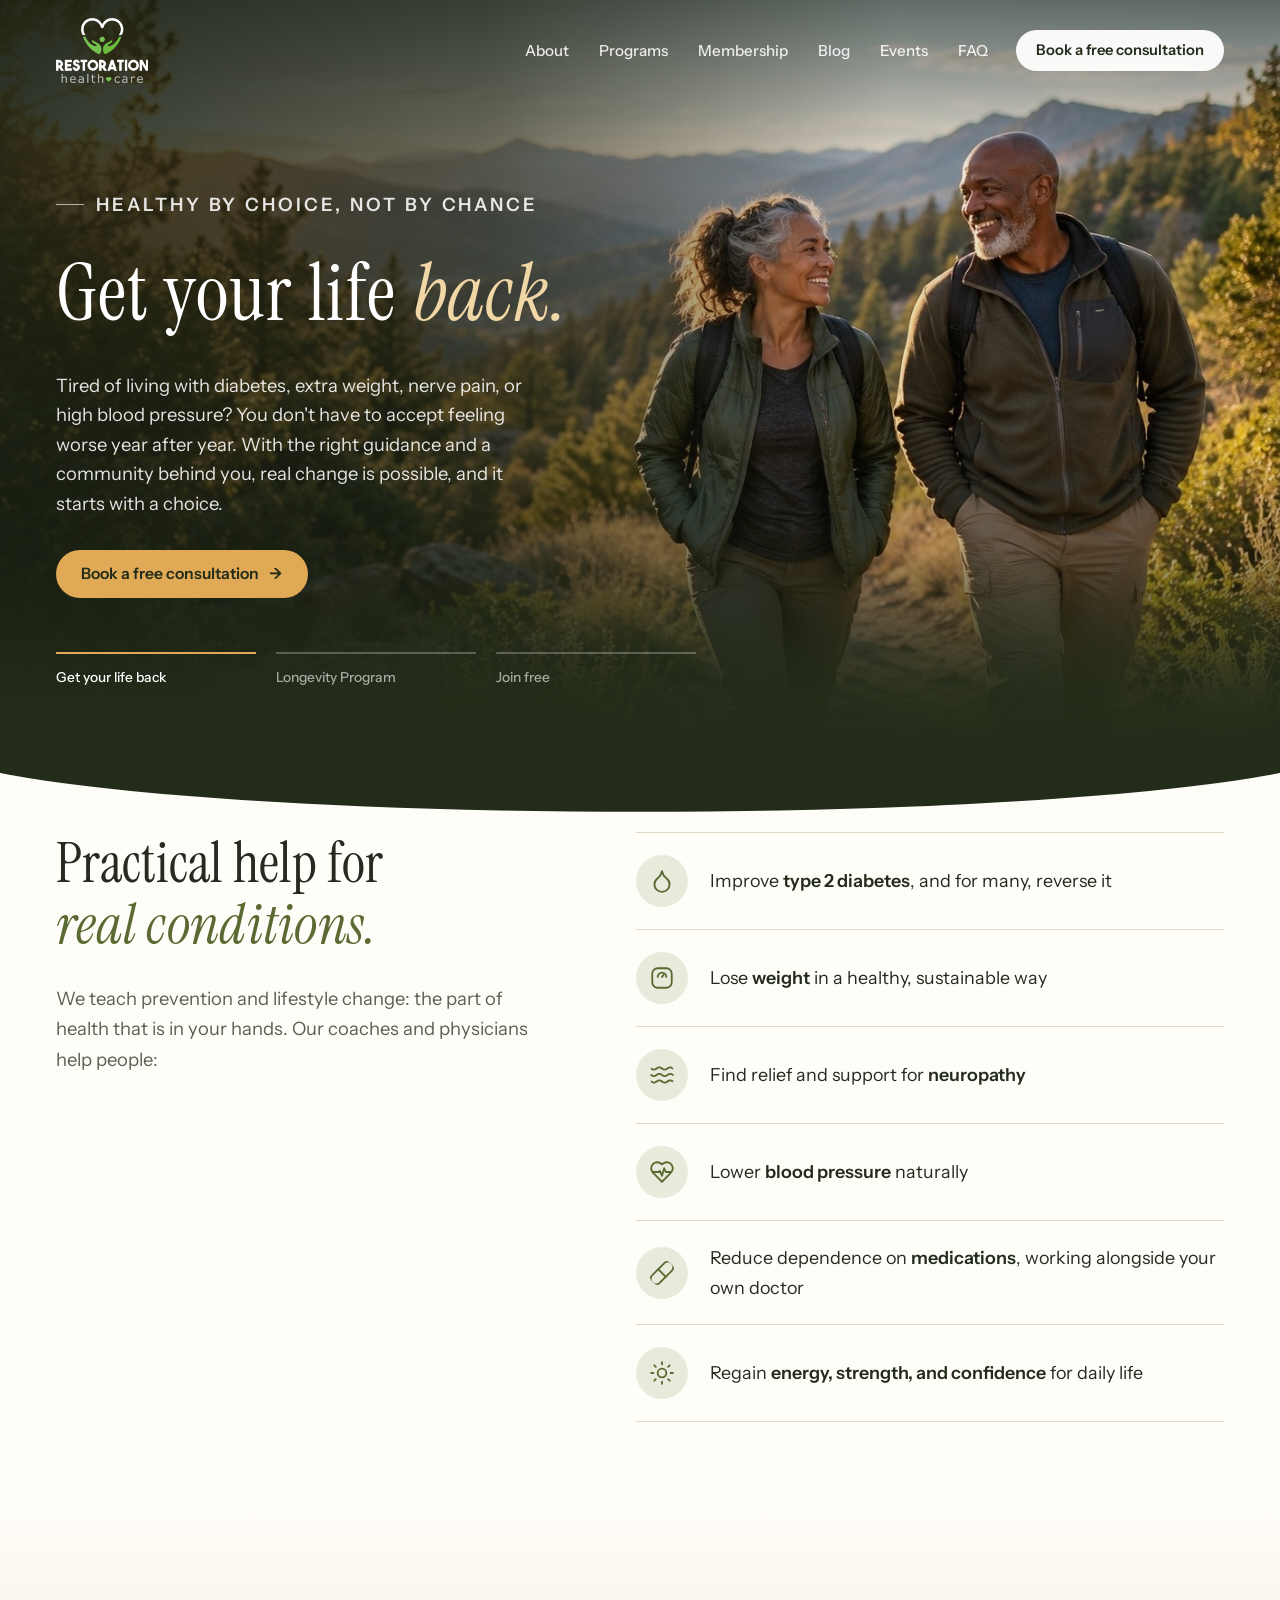
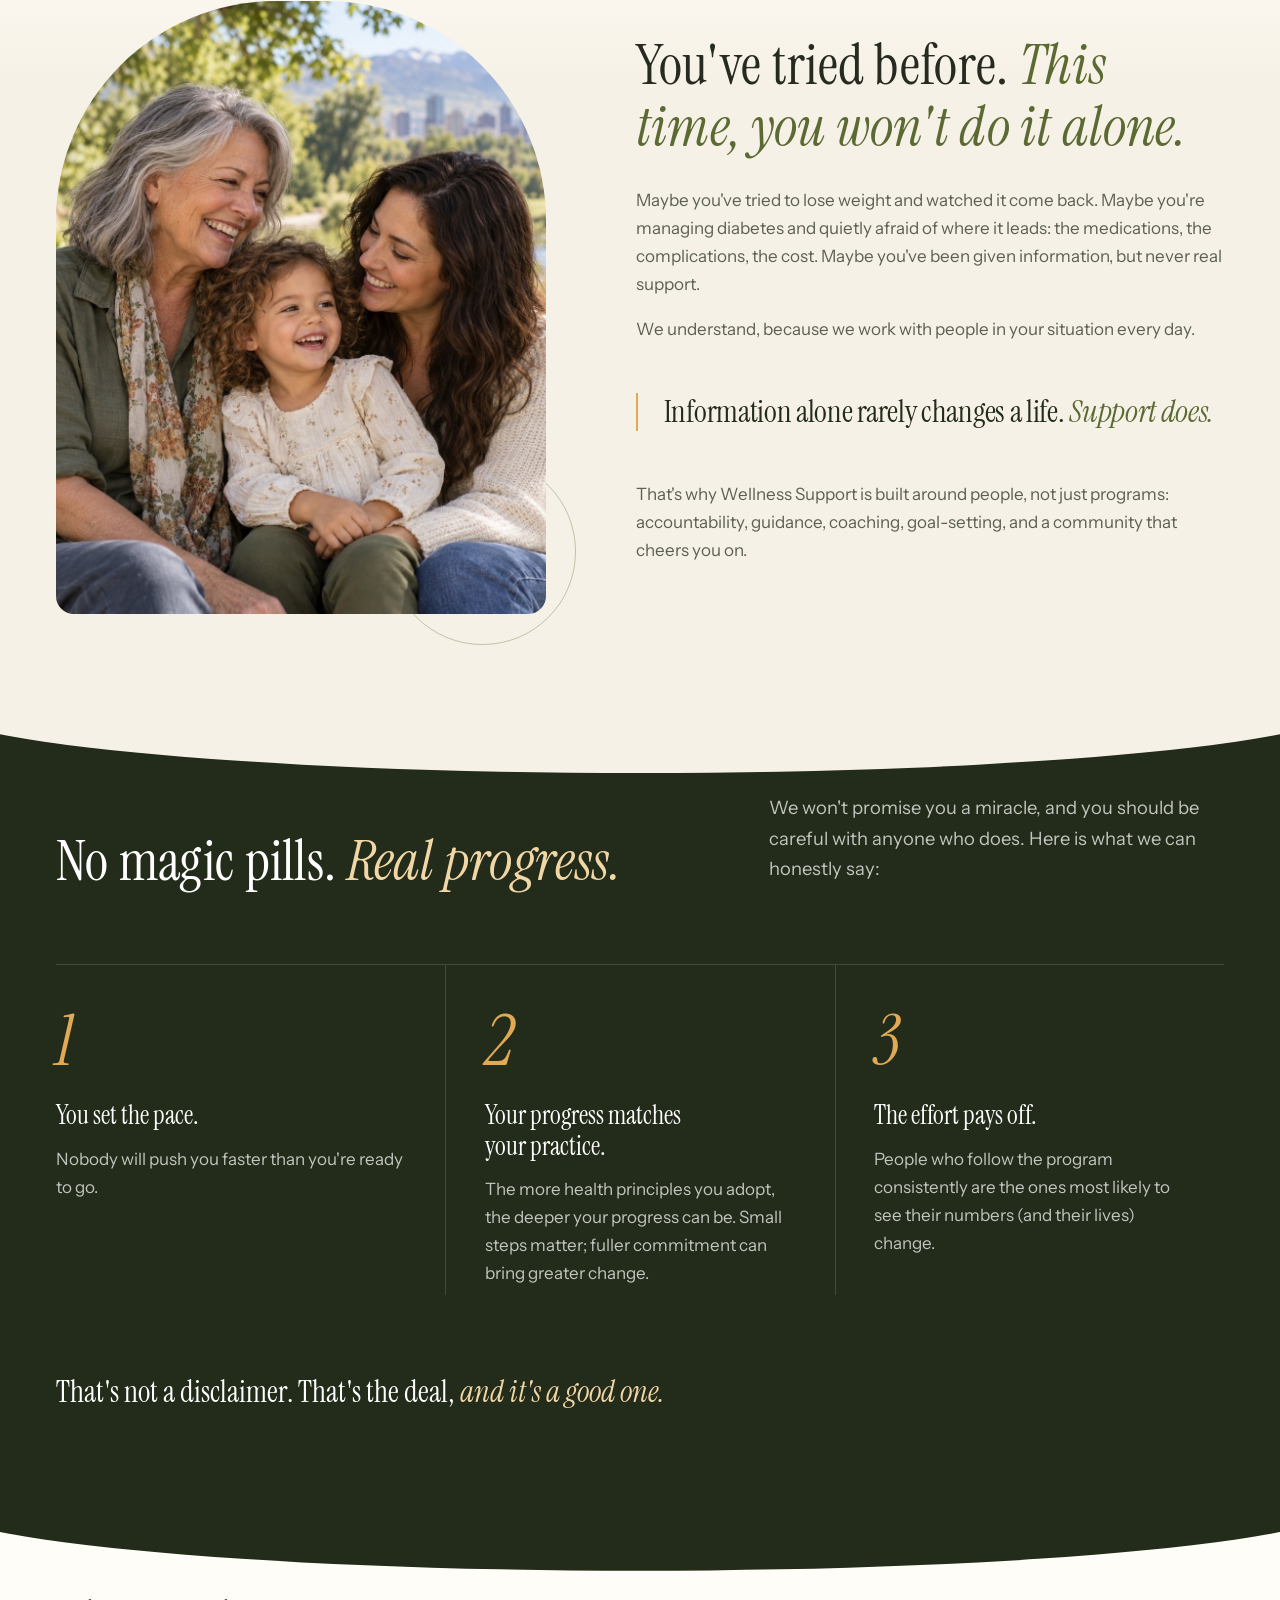
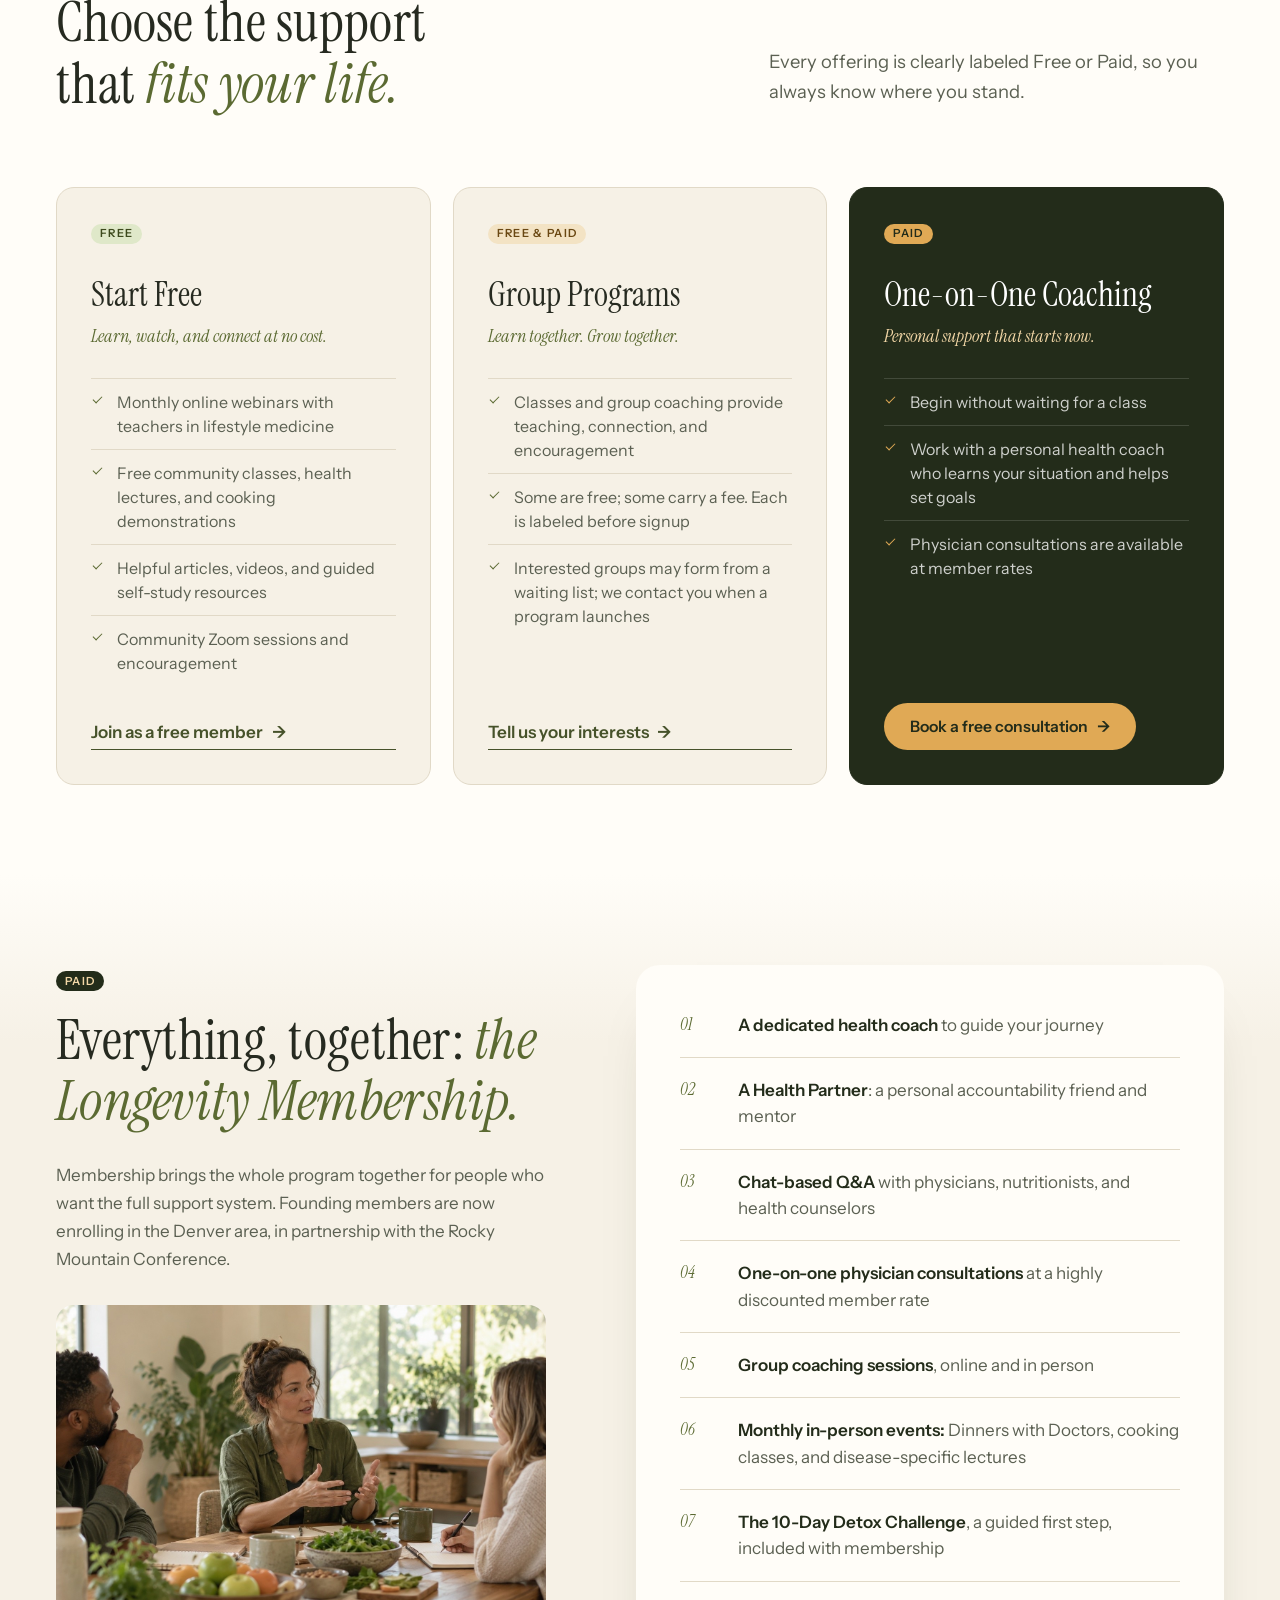
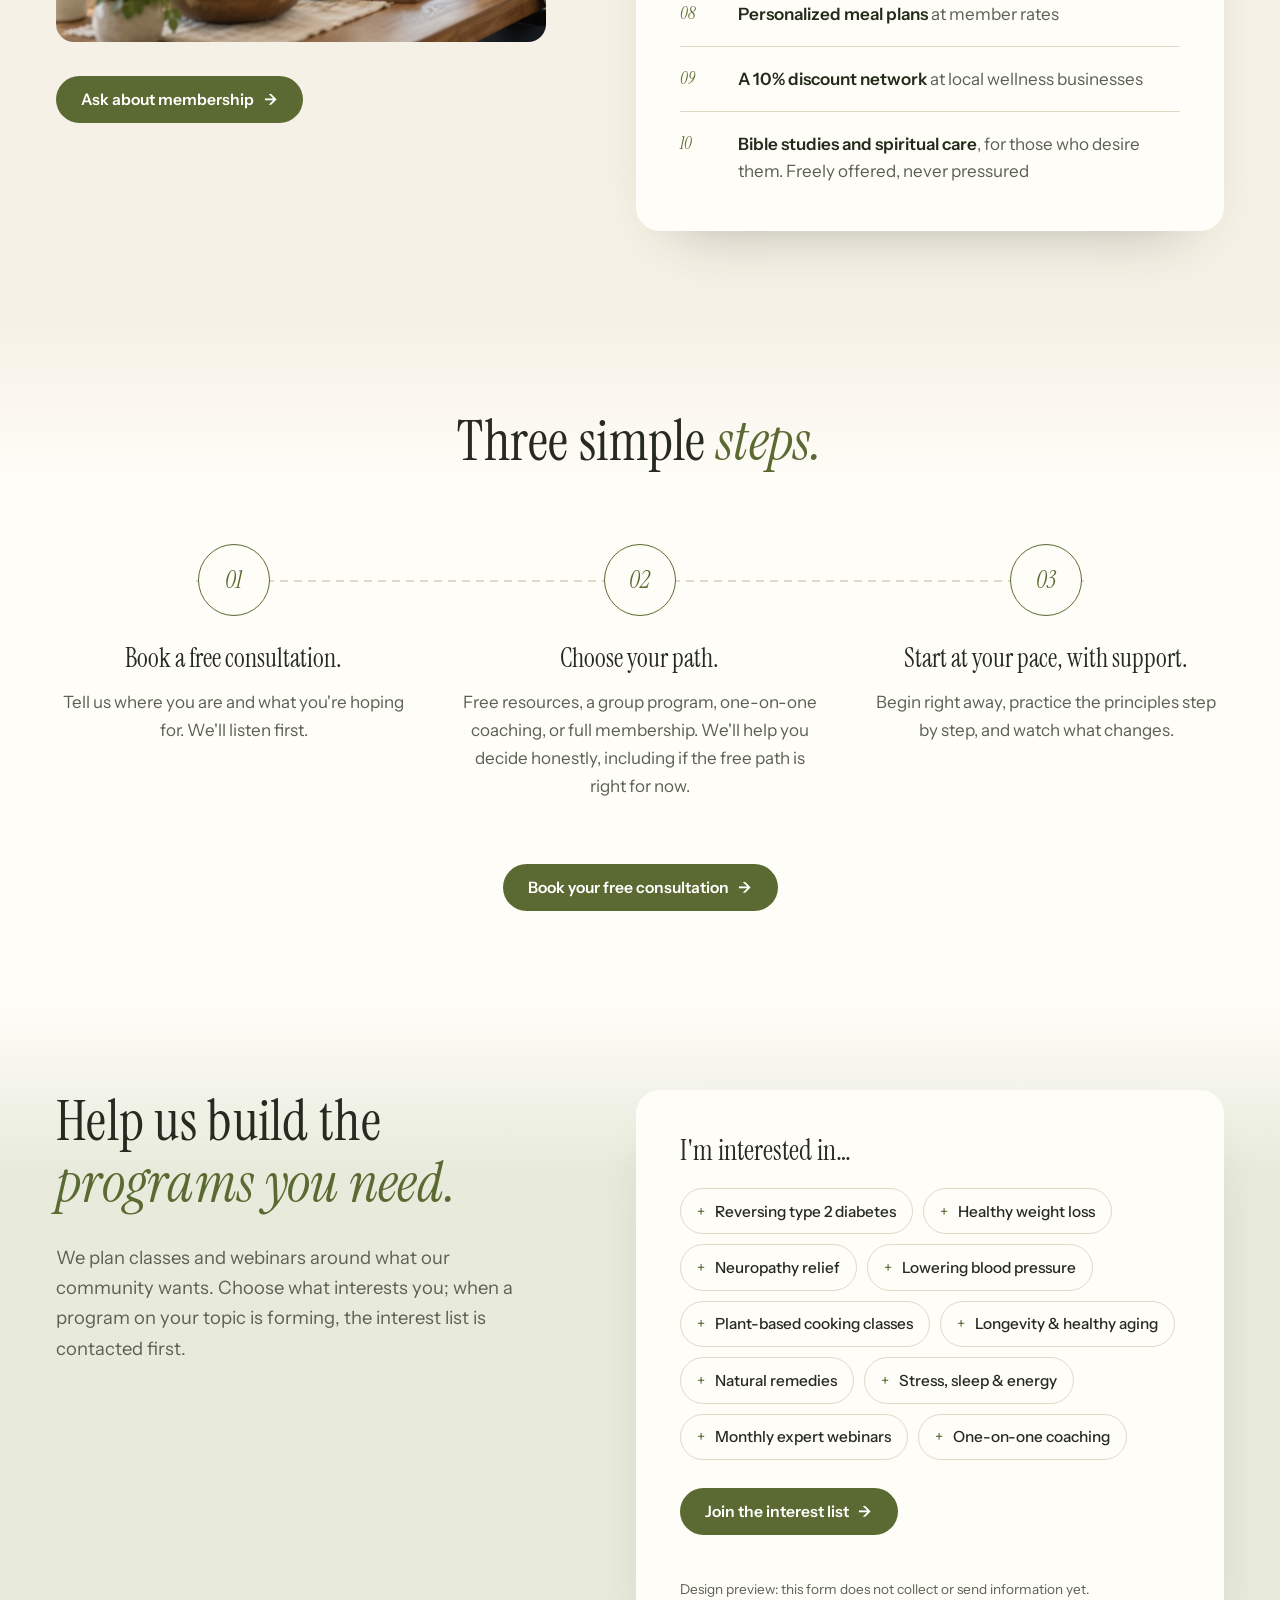
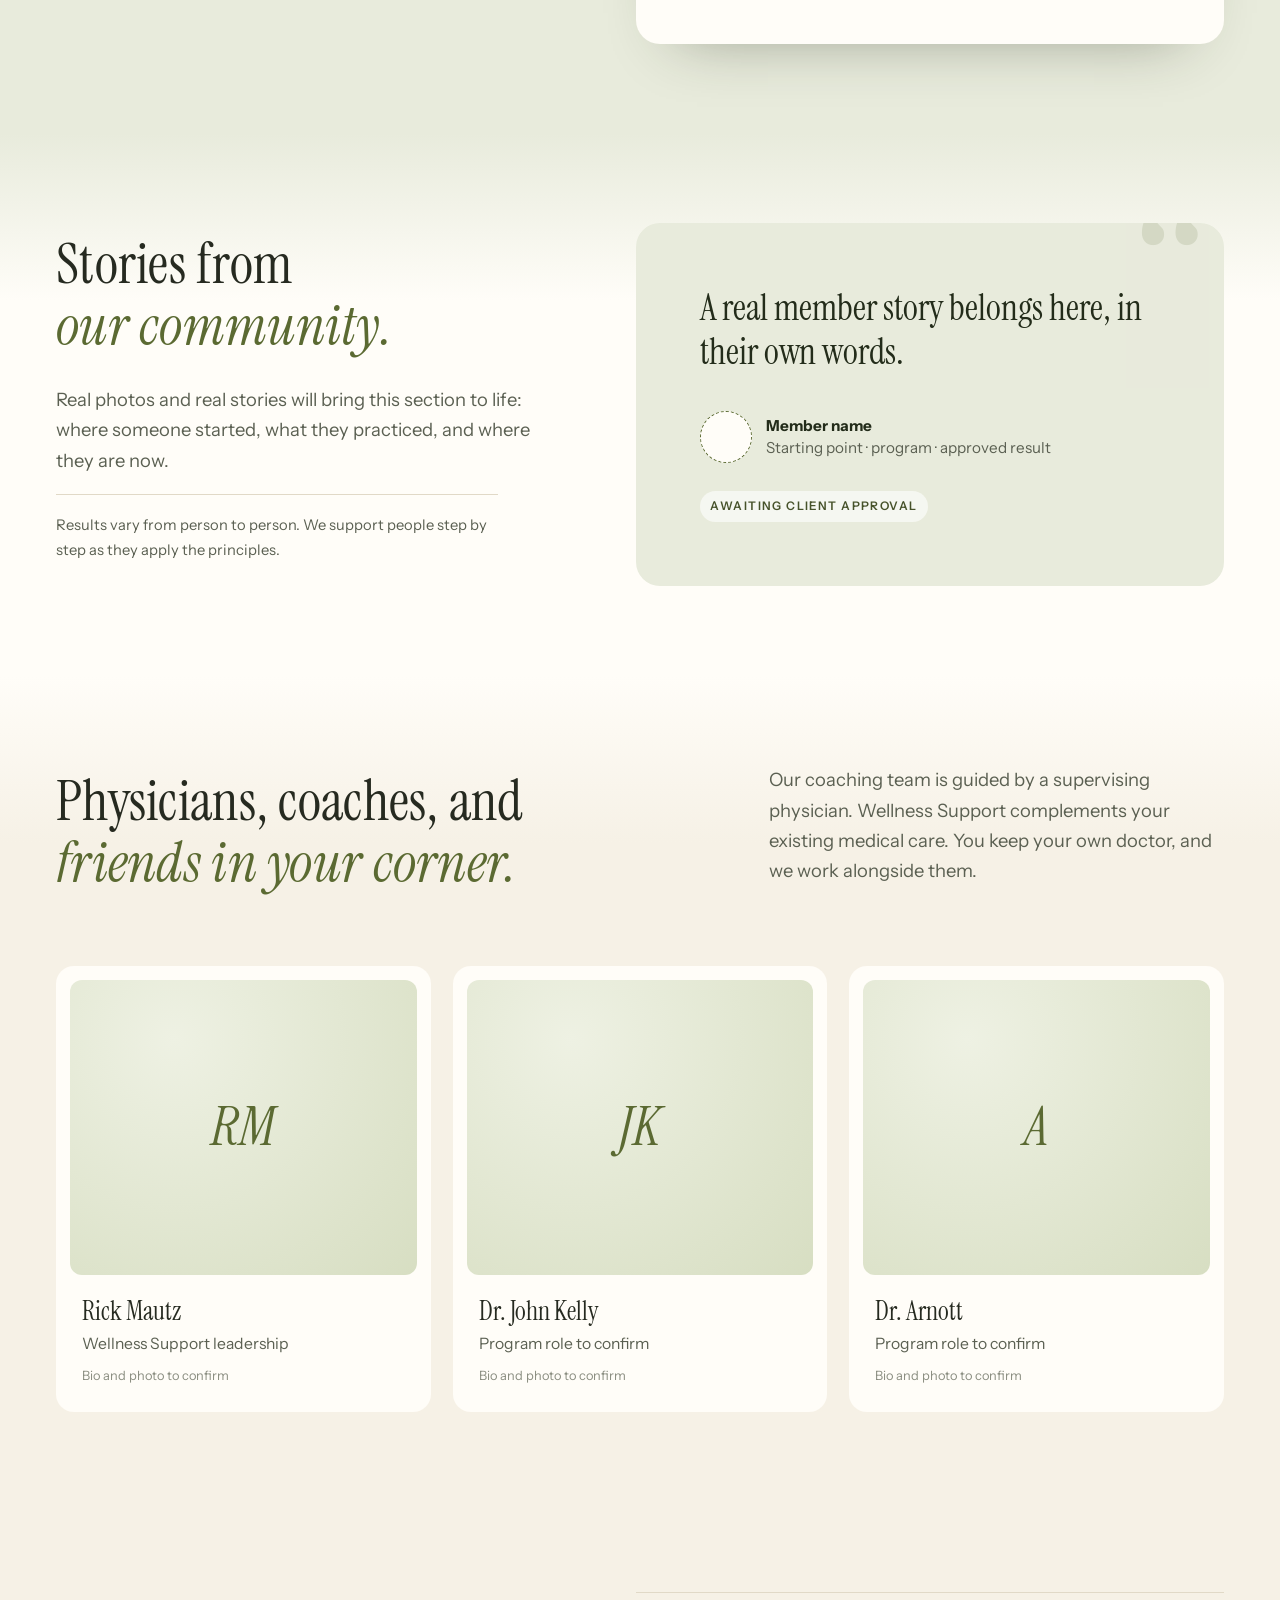
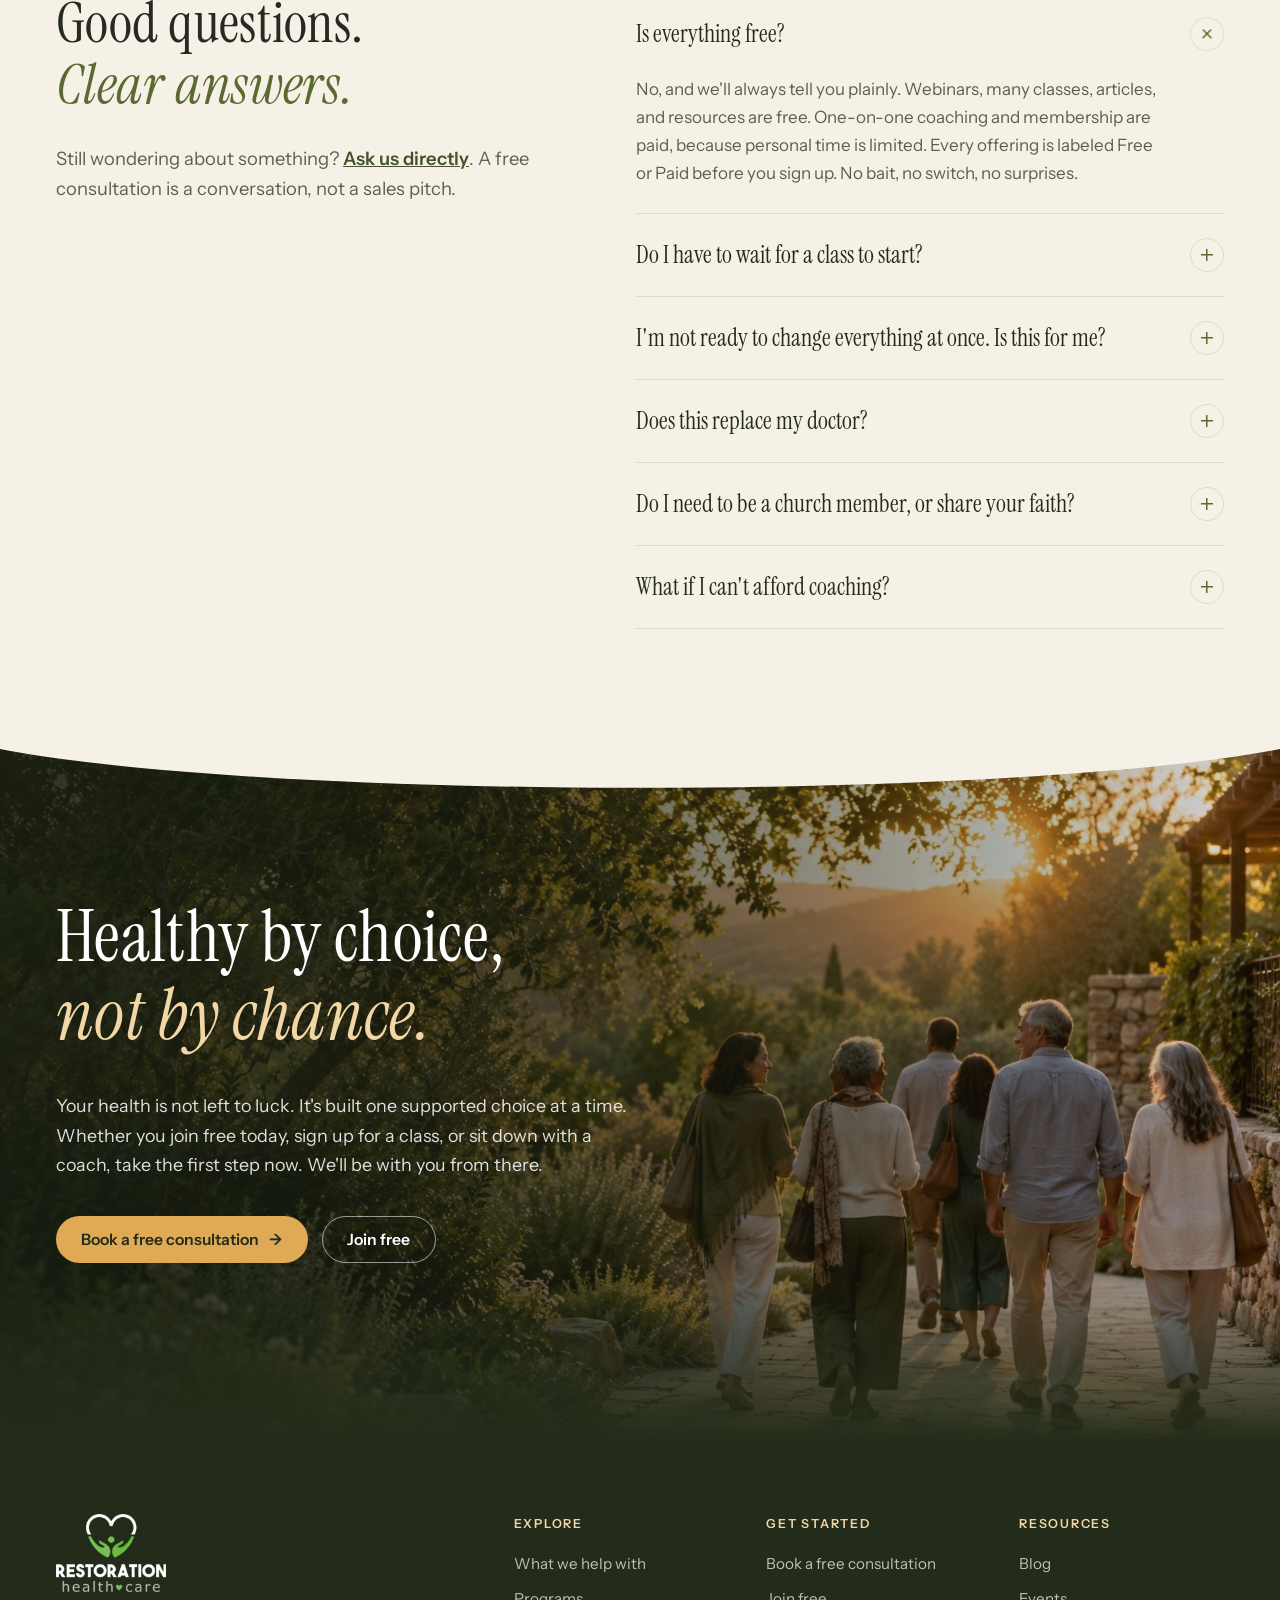
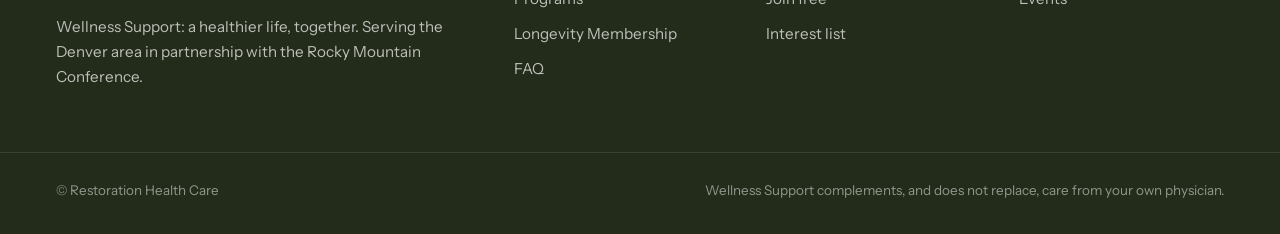
==== index.html @ 4937c786 "Restoration Health Care website preview Co-Authored-By: Claude Opus 5.5 <noreply@anthropic.com>" ====
<!doctype html>
<html lang="en">
<head>
  <meta charset="utf-8">
  <meta name="viewport" content="width=device-width, initial-scale=1">
  <meta name="theme-color" content="#26301c">
  <meta name="description" content="Restoration Health Care Wellness Support. Practical coaching, community, and clear paths to better health in Denver.">
  <title>Restoration Health Care | Wellness Support</title>
  <link rel="preconnect" href="https://fonts.googleapis.com">
  <link rel="preconnect" href="https://fonts.gstatic.com" crossorigin>
  <link rel="stylesheet" href="https://fonts.googleapis.com/css2?family=Instrument+Serif:ital@0;1&family=Instrument+Sans:wght@400;500;600&display=swap">
  <link rel="stylesheet" href="styles.css?v=25">
</head>
<body>
  <a class="skip" href="#main">Skip to content</a>

  <header class="nav" id="nav">
    <div class="nav-inner">
      <a class="nav-logo" href="#top" aria-label="Restoration Health Care home"><img src="assets/restoration-brand-logo.png" alt="Restoration Health Care" width="173" height="122"></a>
      <nav class="nav-links" id="nav-links" aria-label="Main">
        <a href="#help">About</a>
        <a href="#paths">Programs</a>
        <a href="#membership">Membership</a>
        <a href="blog.html">Blog</a>
        <a href="events.html">Events</a>
        <a href="#faq">FAQ</a>
        <a class="btn btn-light nav-mobile-cta" href="#next-step">Book a free consultation</a>
      </nav>
      <a class="btn btn-light nav-cta" href="#next-step">Book a free consultation</a>
      <button class="nav-toggle" type="button" aria-expanded="false" aria-controls="nav-links" aria-label="Open menu"><span></span><span></span></button>
    </div>
  </header>

  <main id="main">
    <!-- Hero -->
    <section class="hero" id="top" aria-roledescription="carousel" aria-label="Welcome">
      <img class="hero-img is-active" data-slide="0" src="assets/restoration-hero-v2.jpg?v=2" alt="Two adults smiling as they hike a sunlit mountain trail" fetchpriority="high">
      <img class="hero-img hero-img-longevity" data-slide="1" src="assets/hero-longevity.jpg?v=3" alt="Two older women making a fresh salad together in a bright kitchen">
      <img class="hero-img hero-img-community" data-slide="2" src="assets/hero-community.jpg?v=4" alt="A group of people sitting together in a circle on a sunny park lawn">
      <div class="hero-shade"></div>
      <div class="wrap hero-inner">
        <div class="hero-slides">
          <div class="hero-slide is-active" data-slide="0">
            <p class="eyebrow eyebrow-light">Healthy by choice, not by chance</p>
            <h1>Get your life <em>back.</em></h1>
            <p>Tired of living with diabetes, extra weight, nerve pain, or high blood pressure? You don't have to accept feeling worse year after year. With the right guidance and a community behind you, real change is possible, and it starts with a choice.</p>
            <a class="btn btn-gold" href="#next-step">Book a free consultation <span aria-hidden="true">→</span></a>
          </div>
          <div class="hero-slide" data-slide="1" aria-hidden="true" inert>
            <h2 class="h1">Live longer.<br><em>Live better.</em></h2>
            <p>Our Denver Longevity Program brings together physicians, coaches, and community to help you add years to your life and life to your years.</p>
            <a class="btn btn-gold" href="#membership">Explore the Longevity Program <span aria-hidden="true">→</span></a>
          </div>
          <div class="hero-slide" data-slide="2" aria-hidden="true" inert>
            <h2 class="h1">Become a<br><em>free member.</em></h2>
            <p>Join free and receive monthly health webinars, class invitations, practical resources, and encouragement for your journey. No cost, no obligation.</p>
            <a class="btn btn-gold" href="#paths">Join free <span aria-hidden="true">→</span></a>
          </div>
        </div>
        <div class="hero-tabs" role="tablist" aria-label="Choose a message">
          <button role="tab" aria-selected="true" data-go="0"><i></i>Get your life back</button>
          <button role="tab" aria-selected="false" data-go="1"><i></i>Longevity Program</button>
          <button role="tab" aria-selected="false" data-go="2"><i></i>Join free</button>
        </div>
      </div>
    </section>


    <!-- What we help with -->
    <section class="section curve-in" id="help" style="--curve-from: var(--forest)">
      <div class="wrap split">
        <div class="split-head reveal">
          <h2>Practical help for <em>real conditions.</em></h2>
          <p class="lede">We teach prevention and lifestyle change: the part of health that is in your hands. Our coaches and physicians help people:</p>
        </div>
        <ul class="conditions">
          <li class="reveal"><svg viewBox="0 0 24 24" aria-hidden="true"><path d="M12 22a7 7 0 0 0 7-7c0-2-1-3.9-3-5.5s-3.5-4-4-6.5c-.5 2.5-2 4.9-4 6.5C6 11.1 5 13 5 15a7 7 0 0 0 7 7z"/></svg><span>Improve <strong>type 2 diabetes</strong>, and for many, reverse it</span></li>
          <li class="reveal"><svg viewBox="0 0 24 24" aria-hidden="true"><rect x="3" y="3" width="18" height="18" rx="5"/><path d="M8 11a4 4 0 0 1 8 0"/><path d="m12 11 1.6-2"/></svg><span>Lose <strong>weight</strong> in a healthy, sustainable way</span></li>
          <li class="reveal"><svg viewBox="0 0 24 24" aria-hidden="true"><path d="M2 6c.6.5 1.2 1 2.5 1C7 7 7 5 9.5 5c2.6 0 2.4 2 5 2 2.5 0 2.5-2 5-2 1.3 0 1.9.5 2.5 1"/><path d="M2 12c.6.5 1.2 1 2.5 1 2.5 0 2.5-2 5-2 2.6 0 2.4 2 5 2 2.5 0 2.5-2 5-2 1.3 0 1.9.5 2.5 1"/><path d="M2 18c.6.5 1.2 1 2.5 1 2.5 0 2.5-2 5-2 2.6 0 2.4 2 5 2 2.5 0 2.5-2 5-2 1.3 0 1.9.5 2.5 1"/></svg><span>Find relief and support for <strong>neuropathy</strong></span></li>
          <li class="reveal"><svg viewBox="0 0 24 24" aria-hidden="true"><path d="M19 14c1.5-1.5 3-3.2 3-5.5A5.5 5.5 0 0 0 16.5 3c-1.8 0-3 .5-4.5 2-1.5-1.5-2.7-2-4.5-2A5.5 5.5 0 0 0 2 8.5c0 2.3 1.5 4 3 5.5l7 7Z"/><path d="M3.2 12h6.3l.5-1 2 4.5 2-7 1.5 3.5h5.3"/></svg><span>Lower <strong>blood pressure</strong> naturally</span></li>
          <li class="reveal"><svg viewBox="0 0 24 24" aria-hidden="true"><path d="m10.5 20.5 10-10a5 5 0 1 0-7-7l-10 10a5 5 0 1 0 7 7Z"/><path d="m8.5 8.5 7 7"/></svg><span>Reduce dependence on <strong>medications</strong>, working alongside your own doctor</span></li>
          <li class="reveal"><svg viewBox="0 0 24 24" aria-hidden="true"><circle cx="12" cy="12" r="4"/><path d="M12 2v2m0 16v2M4.9 4.9l1.4 1.4m11.4 11.4 1.4 1.4M2 12h2m16 0h2M6.3 17.7l-1.4 1.4M19.1 4.9l-1.4 1.4"/></svg><span>Regain <strong>energy, strength, and confidence</strong> for daily life</span></li>
        </ul>
      </div>
    </section>

    <!-- Empathy -->
    <section class="section section-cream" style="--from: var(--paper)">
      <div class="wrap empathy">
        <figure class="empathy-photo reveal">
          <img src="assets/restoration-family-v2.jpg?v=2" alt="Three generations of a family enjoying time together outdoors" loading="lazy">
        </figure>
        <div class="empathy-copy reveal">
          <h2>You've tried before. <em>This time, you won't do it alone.</em></h2>
          <p>Maybe you've tried to lose weight and watched it come back. Maybe you're managing diabetes and quietly afraid of where it leads: the medications, the complications, the cost. Maybe you've been given information, but never real support.</p>
          <p>We understand, because we work with people in your situation every day.</p>
          <blockquote>Information alone rarely changes a life. <em>Support does.</em></blockquote>
          <p>That's why Wellness Support is built around people, not just programs: accountability, guidance, coaching, goal-setting, and a community that cheers you on.</p>
        </div>
      </div>
    </section>

    <!-- Honest expectations -->
    <section class="section section-forest curve-in" style="--curve-from: var(--cream)">
      <div class="wrap">
        <div class="head-row reveal">
          <div>
            <h2>No magic pills. <em>Real progress.</em></h2>
          </div>
          <p class="lede">We won't promise you a miracle, and you should be careful with anyone who does. Here is what we can honestly say:</p>
        </div>
        <ol class="promises">
          <li class="reveal"><span class="num">1</span><h3>You set the pace.</h3><p>Nobody will push you faster than you're ready to go.</p></li>
          <li class="reveal"><span class="num">2</span><h3>Your progress matches your practice.</h3><p>The more health principles you adopt, the deeper your progress can be. Small steps matter; fuller commitment can bring greater change.</p></li>
          <li class="reveal"><span class="num">3</span><h3>The effort pays off.</h3><p>People who follow the program consistently are the ones most likely to see their numbers (and their lives) change.</p></li>
        </ol>
        <p class="promise-close reveal">That's not a disclaimer. That's the deal, <em>and it's a good one.</em></p>
      </div>
    </section>

    <!-- Paths -->
    <section class="section curve-in" id="paths" style="--curve-from: var(--forest)">
      <div class="wrap">
        <div class="head-row reveal">
          <div>
            <h2>Choose the support that <em>fits your life.</em></h2>
          </div>
          <p class="lede">Every offering is clearly labeled Free or Paid, so you always know where you stand.</p>
        </div>
        <div class="paths">
          <article class="path reveal">
            <span class="tag tag-free">Free</span>
            <h3>Start Free</h3>
            <p class="path-intro">Learn, watch, and connect at no cost.</p>
            <ul>
              <li>Monthly online webinars with teachers in lifestyle medicine</li>
              <li>Free community classes, health lectures, and cooking demonstrations</li>
              <li>Helpful articles, videos, and guided self-study resources</li>
              <li>Community Zoom sessions and encouragement</li>
            </ul>
            <a class="link" href="#next-step">Join as a free member <span aria-hidden="true">→</span></a>
          </article>
          <article class="path reveal">
            <span class="tag tag-mixed">Free &amp; Paid</span>
            <h3>Group Programs</h3>
            <p class="path-intro">Learn together. Grow together.</p>
            <ul>
              <li>Classes and group coaching provide teaching, connection, and encouragement</li>
              <li>Some are free; some carry a fee. Each is labeled before signup</li>
              <li>Interested groups may form from a waiting list; we contact you when a program launches</li>
            </ul>
            <a class="link" href="#interests">Tell us your interests <span aria-hidden="true">→</span></a>
          </article>
          <article class="path path-feature reveal">
            <span class="tag tag-paid">Paid</span>
            <h3>One-on-One Coaching</h3>
            <p class="path-intro">Personal support that starts now.</p>
            <ul>
              <li>Begin without waiting for a class</li>
              <li>Work with a personal health coach who learns your situation and helps set goals</li>
              <li>Physician consultations are available at member rates</li>
            </ul>
            <a class="btn btn-gold" href="#next-step">Book a free consultation <span aria-hidden="true">→</span></a>
          </article>
        </div>
      </div>
    </section>

    <!-- Membership -->
    <section class="section section-cream" id="membership" style="--from: var(--paper)">
      <div class="wrap membership">
        <div class="membership-side reveal">
          <p class="tag-line"><span class="tag tag-paid">Paid</span></p>
          <h2>Everything, together: <em>the Longevity Membership.</em></h2>
          <p>Membership brings the whole program together for people who want the full support system. Founding members are now enrolling in the Denver area, in partnership with the Rocky Mountain Conference.</p>
          <figure class="membership-photo">
            <img src="assets/restoration-coaching-v2.jpg?v=2" alt="A health coach talking with two people around a table of fresh food" loading="lazy">
          </figure>
          <a class="btn btn-olive" href="#next-step">Ask about membership <span aria-hidden="true">→</span></a>
        </div>
        <ul class="benefits reveal">
          <li><strong>A dedicated health coach</strong> to guide your journey</li>
          <li><strong>A Health Partner</strong>: a personal accountability friend and mentor</li>
          <li><strong>Chat-based Q&amp;A</strong> with physicians, nutritionists, and health counselors</li>
          <li><strong>One-on-one physician consultations</strong> at a highly discounted member rate</li>
          <li><strong>Group coaching sessions</strong>, online and in person</li>
          <li><strong>Monthly in-person events:</strong> Dinners with Doctors, cooking classes, and disease-specific lectures</li>
          <li><strong>The 10-Day Detox Challenge</strong>, a guided first step, included with membership</li>
          <li><strong>Personalized meal plans</strong> at member rates</li>
          <li><strong>A 10% discount network</strong> at local wellness businesses</li>
          <li><strong>Bible studies and spiritual care</strong>, for those who desire them. Freely offered, never pressured</li>
        </ul>
      </div>
    </section>

    <!-- How it works -->
    <section class="section" id="how" style="--from: var(--cream)">
      <div class="wrap">
        <div class="head-center reveal">
          <h2>Three simple <em>steps.</em></h2>
        </div>
        <ol class="steps">
          <li class="reveal"><span class="step-num">01</span><h3>Book a free consultation.</h3><p>Tell us where you are and what you're hoping for. We'll listen first.</p></li>
          <li class="reveal"><span class="step-num">02</span><h3>Choose your path.</h3><p>Free resources, a group program, one-on-one coaching, or full membership. We'll help you decide honestly, including if the free path is right for now.</p></li>
          <li class="reveal"><span class="step-num">03</span><h3>Start at your pace, with support.</h3><p>Begin right away, practice the principles step by step, and watch what changes.</p></li>
        </ol>
        <div class="center reveal"><a class="btn btn-olive" href="#next-step">Book your free consultation <span aria-hidden="true">→</span></a></div>
      </div>
    </section>

    <!-- Interests -->
    <section class="section section-sage" id="interests" style="--from: var(--paper)">
      <div class="wrap split">
        <div class="split-head reveal">
          <h2>Help us build the <em>programs you need.</em></h2>
          <p class="lede">We plan classes and webinars around what our community wants. Choose what interests you; when a program on your topic is forming, the interest list is contacted first.</p>
        </div>
        <form class="interest-form reveal">
          <fieldset>
            <legend>I'm interested in…</legend>
            <div class="chips">
              <label><input type="checkbox" name="interest"><span>Reversing type 2 diabetes</span></label>
              <label><input type="checkbox" name="interest"><span>Healthy weight loss</span></label>
              <label><input type="checkbox" name="interest"><span>Neuropathy relief</span></label>
              <label><input type="checkbox" name="interest"><span>Lowering blood pressure</span></label>
              <label><input type="checkbox" name="interest"><span>Plant-based cooking classes</span></label>
              <label><input type="checkbox" name="interest"><span>Longevity &amp; healthy aging</span></label>
              <label><input type="checkbox" name="interest"><span>Natural remedies</span></label>
              <label><input type="checkbox" name="interest"><span>Stress, sleep &amp; energy</span></label>
              <label><input type="checkbox" name="interest"><span>Monthly expert webinars</span></label>
              <label><input type="checkbox" name="interest"><span>One-on-one coaching</span></label>
            </div>
          </fieldset>
          <button type="submit" class="btn btn-olive">Join the interest list <span aria-hidden="true">→</span></button>
          <p class="form-feedback" role="status" aria-live="polite"></p>
          <p class="form-note">Design preview: this form does not collect or send information yet.</p>
        </form>
      </div>
    </section>

    <!-- Stories -->
    <section class="section" id="stories" style="--from: var(--sage)">
      <div class="wrap stories">
        <div class="reveal">
          <h2>Stories from <em>our community.</em></h2>
          <p class="lede">Real photos and real stories will bring this section to life: where someone started, what they practiced, and where they are now.</p>
          <p class="fine">Results vary from person to person. We support people step by step as they apply the principles.</p>
        </div>
        <figure class="story-card reveal">
          <span class="quote-mark" aria-hidden="true">“</span>
          <blockquote>A real member story belongs here, in their own words.</blockquote>
          <figcaption><span class="avatar" aria-hidden="true"></span><span><strong>Member name</strong><br>Starting point · program · approved result</span></figcaption>
          <span class="placeholder-flag">Awaiting client approval</span>
        </figure>
      </div>
    </section>

    <!-- Team -->
    <section class="section section-cream" id="team" style="--from: var(--paper)">
      <div class="wrap">
        <div class="head-row reveal">
          <div>
            <h2>Physicians, coaches, and <em>friends in your corner.</em></h2>
          </div>
          <p class="lede">Our coaching team is guided by a supervising physician. Wellness Support complements your existing medical care. You keep your own doctor, and we work alongside them.</p>
        </div>
        <div class="team">
          <article class="reveal"><div class="portrait" aria-hidden="true">RM</div><h3>Rick Mautz</h3><p>Wellness Support leadership</p><small>Bio and photo to confirm</small></article>
          <article class="reveal"><div class="portrait" aria-hidden="true">JK</div><h3>Dr. John Kelly</h3><p>Program role to confirm</p><small>Bio and photo to confirm</small></article>
          <article class="reveal"><div class="portrait" aria-hidden="true">A</div><h3>Dr. Arnott</h3><p>Program role to confirm</p><small>Bio and photo to confirm</small></article>
        </div>
      </div>
    </section>


    <!-- FAQ -->
    <section class="section section-cream" id="faq" style="--from: var(--cream)">
      <div class="wrap split">
        <div class="split-head reveal">
          <h2>Good questions. <em>Clear answers.</em></h2>
          <p class="lede">Still wondering about something? <a href="#next-step">Ask us directly</a>. A free consultation is a conversation, not a sales pitch.</p>
        </div>
        <div class="faq reveal">
          <details open><summary>Is everything free?</summary><p>No, and we'll always tell you plainly. Webinars, many classes, articles, and resources are free. One-on-one coaching and membership are paid, because personal time is limited. Every offering is labeled Free or Paid before you sign up. No bait, no switch, no surprises.</p></details>
          <details><summary>Do I have to wait for a class to start?</summary><p>No. Group programs sometimes form from an interest list, but one-on-one coaching starts right away, and free resources are available today.</p></details>
          <details><summary>I'm not ready to change everything at once. Is this for me?</summary><p>Yes. We go at your pace. You choose how much to take on, and your coach helps you build from there. The more principles you practice, the faster you may progress, but every step counts.</p></details>
          <details><summary>Does this replace my doctor?</summary><p>No. Wellness Support complements your medical care. You'll keep your own physician; our coaching and physician consultations support the lifestyle side of your health.</p></details>
          <details><summary>Do I need to be a church member, or share your faith?</summary><p>No. Wellness Support is open to everyone in the community. Bible studies and spiritual care are available for anyone who wants them, offered freely, never required and never pressured.</p></details>
          <details><summary>What if I can't afford coaching?</summary><p>Start free. The webinars, classes, and resources will genuinely help you, and when you're ready for more support, we'll talk honestly about options.</p></details>
        </div>
      </div>
    </section>

    <!-- Final CTA -->
    <section class="final curve-in" id="next-step" style="--curve-from: var(--cream)">
      <img class="final-img" src="assets/restoration-closing-v2.jpg?v=2" alt="" loading="lazy">
      <div class="final-shade"></div>
      <div class="wrap final-inner reveal">
        <h2>Healthy by choice, <em>not by chance.</em></h2>
        <p>Your health is not left to luck. It's built one supported choice at a time. Whether you join free today, sign up for a class, or sit down with a coach, take the first step now. We'll be with you from there.</p>
        <div class="final-actions">
          <button type="button" class="btn btn-gold" data-preview="Book a free consultation">Book a free consultation <span aria-hidden="true">→</span></button>
          <button type="button" class="btn btn-ghost" data-preview="Join free">Join free</button>
        </div>
      </div>
    </section>
  </main>

  <footer class="footer">
    <div class="wrap footer-inner">
      <div class="footer-brand">
        <img src="assets/restoration-brand-logo.png" alt="Restoration Health Care" width="173" height="122" loading="lazy">
        <p>Wellness Support: a healthier life, together. Serving the Denver area in partnership with the Rocky Mountain Conference.</p>
      </div>
      <nav class="footer-nav" aria-label="Footer">
        <strong>Explore</strong>
        <a href="#help">What we help with</a>
        <a href="#paths">Programs</a>
        <a href="#membership">Longevity Membership</a>
        <a href="#faq">FAQ</a>
      </nav>
      <nav class="footer-nav" aria-label="Get started">
        <strong>Get started</strong>
        <a href="#next-step">Book a free consultation</a>
        <a href="#paths">Join free</a>
        <a href="#interests">Interest list</a>
      </nav>
      <nav class="footer-nav" aria-label="Resources">
        <strong>Resources</strong>
        <a href="blog.html">Blog</a>
        <a href="events.html">Events</a>
      </nav>
    </div>
    <div class="wrap footer-base">
      <span>© Restoration Health Care</span>
      <span>Wellness Support complements, and does not replace, care from your own physician.</span>
    </div>
  </footer>

  <dialog class="preview-dialog" id="preview-dialog">
    <form method="dialog">
      <p class="eyebrow">Design preview</p>
      <h3 class="dialog-title"></h3>
      <p>Booking and signup aren't connected yet in this preview. When the site goes live, this will open the real form.</p>
      <button class="btn btn-olive">Close</button>
    </form>
  </dialog>

  <script src="site.js?v=4"></script>
</body>
</html>
---- styles.css ----
/* Restoration Health Care — Wellness Support */

:root {
  --forest: #232c1a;
  --forest-2: #2f3a23;
  --olive: #5b6a32;
  --olive-dark: #46522a;
  --leaf: #8bb04a;
  --gold: #e0a955;
  --gold-soft: #f1d6a6;
  --paper: #fffdf8;
  --cream: #f6f1e6;
  --sage: #e8ebdc;
  --ink: #262a20;
  --muted: #5b6052;
  --line: #e1d9c7;

  --serif: "Instrument Serif", Georgia, "Times New Roman", serif;
  --sans: "Instrument Sans", -apple-system, BlinkMacSystemFont, "Segoe UI", sans-serif;

  --wrap: 1200px;
  --gutter: clamp(20px, 5vw, 56px);
  --radius: 18px;
  --ease: cubic-bezier(.22, .8, .24, 1);
}

*, *::before, *::after { box-sizing: border-box; }
html { scroll-behavior: smooth; scroll-padding-top: 88px; -webkit-text-size-adjust: 100%; }
body {
  margin: 0;
  background: var(--paper);
  color: var(--ink);
  font: 400 1.0625rem/1.65 var(--sans);
  -webkit-font-smoothing: antialiased;
  text-rendering: optimizeLegibility;
}
img { display: block; max-width: 100%; height: auto; }
a { color: inherit; }
p { margin: 0 0 1em; }
ul, ol { margin: 0; padding: 0; list-style: none; }
figure { margin: 0; }
button { font: inherit; color: inherit; }
:focus-visible { outline: 2px solid var(--gold); outline-offset: 3px; border-radius: 4px; }

.wrap { width: 100%; max-width: calc(var(--wrap) + var(--gutter) * 2); margin: 0 auto; padding: 0 var(--gutter); }
.skip { position: absolute; left: -999px; top: 8px; z-index: 100; background: var(--paper); padding: 8px 14px; border-radius: 8px; }
.skip:focus { left: 8px; }

/* ---------- Type ---------- */
h1, h2, h3, .h1 {
  font-family: var(--serif);
  font-weight: 400;
  letter-spacing: .005em;
  line-height: 1.1;
  margin: 0 0 .5em;
  text-wrap: balance;
}
h1, .h1 { font-size: clamp(3rem, 6.2vw, 5.4rem); line-height: 1.06; letter-spacing: .01em; }
h2 { font-size: clamp(2.4rem, 4.4vw, 3.9rem); }
h3 { font-size: 1.6rem; line-height: 1.2; letter-spacing: 0; }
h1 em, h2 em, .h1 em { font-style: italic; color: var(--olive); }
.lede { font-size: 1.15rem; color: var(--muted); max-width: 34em; }

.eyebrow {
  display: flex; align-items: center; gap: 12px; flex-wrap: wrap;
  margin: 0 0 1.1rem;
  font: 600 .78rem/1.2 var(--sans);
  letter-spacing: .16em; text-transform: uppercase;
  color: var(--olive);
}
.eyebrow::before { content: ""; width: 28px; height: 1.5px; background: currentColor; opacity: .7; }
.eyebrow-light { color: var(--gold-soft); }
.tag-line { margin: 0 0 1rem; }

/* ---------- Buttons & tags ---------- */
.btn {
  display: inline-flex; align-items: center; gap: .6em;
  padding: .95em 1.55em;
  border: 1.5px solid transparent; border-radius: 999px;
  font: 600 .98rem/1 var(--sans); text-decoration: none; cursor: pointer;
  transition: background .25s var(--ease), color .25s var(--ease), transform .25s var(--ease), border-color .25s;
}
.btn span { transition: transform .25s var(--ease); }
.btn:hover span { transform: translateX(4px); }
.btn:active { transform: translateY(1px); }
.btn-gold { background: var(--gold); color: var(--forest); }
.btn-gold:hover { background: #ebb96a; }
.btn-olive { background: var(--olive); color: #fff; }
.btn-olive:hover { background: var(--olive-dark); }
.btn-light { background: rgba(255,255,255,.95); color: var(--forest); padding: .8em 1.3em; font-size: .92rem; }
.btn-light:hover { background: #fff; }
.btn-ghost { border-color: rgba(255,255,255,.55); color: #fff; background: transparent; }
.btn-ghost:hover { background: rgba(255,255,255,.12); border-color: #fff; }

.tag {
  display: inline-block; padding: .38em .8em; border-radius: 999px;
  font: 600 .7rem/1 var(--sans); letter-spacing: .12em; text-transform: uppercase;
}
.eyebrow .tag::before { content: none; }
.tag-free { background: #dfe8c9; color: #3d4a1d; }
.tag-mixed { background: #f3e3c4; color: #6a4813; }
.tag-paid { background: var(--forest); color: var(--gold-soft); }

.link {
  display: inline-flex; gap: .5em; align-items: center;
  font-weight: 600; color: var(--olive-dark); text-decoration: none;
  border-bottom: 1.5px solid currentColor; padding-bottom: 3px;
}
.link span { transition: transform .25s var(--ease); }
.link:hover span { transform: translateX(4px); }

/* ---------- Nav ---------- */
.nav {
  position: fixed; inset: 0 0 auto; z-index: 50;
  transition: background .35s var(--ease), box-shadow .35s, padding .35s;
  padding: 18px 0;
}
.nav.is-scrolled { background: rgba(35, 44, 26, .94); backdrop-filter: blur(10px); -webkit-backdrop-filter: blur(10px); padding: 8px 0; box-shadow: 0 1px 0 rgba(255,255,255,.06); }
.nav-inner { display: flex; align-items: center; gap: 28px; max-width: calc(var(--wrap) + var(--gutter) * 2); margin: 0 auto; padding: 0 var(--gutter); }
.nav-logo img { width: 92px; height: auto; transition: width .35s var(--ease); }
.nav.is-scrolled .nav-logo img { width: 72px; }
.nav-links { display: flex; gap: 30px; margin-left: auto; }
.nav-links a { color: rgba(255,255,255,.88); text-decoration: none; font-size: .95rem; font-weight: 500; position: relative; padding: 6px 0; }
.nav-links a:not(.btn)::after { content: ""; position: absolute; left: 0; right: 0; bottom: 0; height: 1.5px; background: var(--gold); transform: scaleX(0); transform-origin: left; transition: transform .3s var(--ease); }
.nav-links a:not(.btn):hover { color: #fff; }
.nav-links a:not(.btn):hover::after { transform: scaleX(1); }
.nav-links a.btn { color: var(--forest); padding: .95em 1.5em; }
.nav-mobile-cta { display: none; }
.nav-toggle { display: none; }

/* ---------- Hero ---------- */
.hero { position: relative; min-height: min(100svh, max(640px, 58vw), 940px); display: flex; align-items: flex-end; color: #fff; overflow: hidden; background: var(--forest); }
.hero-img { position: absolute; inset: 0; width: 100%; height: 100%; object-fit: cover; object-position: 92% 40%; opacity: 0; transition: opacity 1.2s var(--ease); }
.hero-img.is-active { opacity: 1; }
/* The salad photo's people sit near the middle, so shift it right a little and fade its
   left edge (plain sink and counter) into the dark green. No AI extension: the real photo only. */
.hero-img-longevity {
  left: 16%; width: 100%; object-position: 0% 45%;
  -webkit-mask-image: linear-gradient(to right, transparent 0, rgba(0,0,0,.5) 8%, #000 20%);
          mask-image: linear-gradient(to right, transparent 0, rgba(0,0,0,.5) 8%, #000 20%);
}
.hero-img-community {
  /* the real, uncropped photo at its natural shape, pushed right so the circle sits in the right half */
  left: 21%; right: auto; width: auto; aspect-ratio: 3 / 2; object-position: 50% 50%;
  -webkit-mask-image: linear-gradient(to right, transparent 0, rgba(0,0,0,.5) 9%, #000 22%);
          mask-image: linear-gradient(to right, transparent 0, rgba(0,0,0,.5) 9%, #000 22%);
}
.hero-shade { position: absolute; inset: 0; background:
  linear-gradient(0deg, var(--forest) 0, rgba(35,44,26,.85) 7%, rgba(35,44,26,0) 26%),
  linear-gradient(90deg, rgba(24,30,17,.88) 0%, rgba(24,30,17,.62) 38%, rgba(24,30,17,.08) 70%),
  linear-gradient(0deg, rgba(24,30,17,.7) 0%, rgba(24,30,17,0) 40%),
  linear-gradient(180deg, rgba(24,30,17,.55) 0%, rgba(24,30,17,0) 22%); }
.hero-inner { position: relative; padding-top: 130px; padding-bottom: clamp(36px, 6vh, 64px); }
.hero-slides { display: grid; max-width: 660px; }
.hero-slide { grid-area: 1 / 1; align-self: end; opacity: 0; transform: translateY(14px); transition: opacity .7s var(--ease), transform .7s var(--ease); visibility: hidden; }
.hero-slide.is-active { opacity: 1; transform: none; visibility: visible; }
.hero-slide h1, .hero-slide .h1 { color: #fff; margin-bottom: .45em; word-spacing: .04em; }
.hero-slide h1 em, .hero-slide .h1 em { color: var(--gold-soft); }
.hero-slide p { font-size: 1.15rem; line-height: 1.6; color: rgba(255,255,255,.88); max-width: 27em; margin-bottom: 2rem; }

.hero-tabs { display: grid; grid-template-columns: repeat(3, minmax(0, 200px)); gap: 20px; margin-top: clamp(40px, 6vh, 64px); }
.hero-tabs button {
  background: none; border: 0; padding: 14px 0 0; text-align: left; cursor: pointer;
  font-size: .86rem; font-weight: 500; color: rgba(255,255,255,.6); position: relative;
  transition: color .3s;
}
.hero-tabs button i { position: absolute; top: 0; left: 0; right: 0; height: 2px; background: rgba(255,255,255,.25); overflow: hidden; }
.hero-tabs button i::after { content: ""; position: absolute; inset: 0; background: var(--gold); transform: scaleX(0); transform-origin: left; }
.hero-tabs button[aria-selected="true"] { color: #fff; }
.hero-tabs button[aria-selected="true"] i::after { transform: scaleX(1); }
.hero-tabs.is-playing button[aria-selected="true"] i::after { animation: tabFill var(--slide-ms, 8000ms) linear both; }
@keyframes tabFill { from { transform: scaleX(0); } to { transform: scaleX(1); } }
.hero-tabs button:hover { color: #fff; }

/* ---------- Sections ---------- */
.section {
  --bg: var(--paper);
  position: relative;
  padding: clamp(60px, 7vw, 100px) 0;
  /* start in the previous section's color (--from) and fade into this one's, so there's no hard seam */
  background: linear-gradient(to bottom, var(--from, var(--bg)) 0, var(--bg) clamp(110px, 13vw, 190px));
}
.section-cream { --bg: var(--cream); }
.section-sage { --bg: var(--sage); }
.section-forest { --bg: var(--forest); color: rgba(255,255,255,.86); }

/* Soft curved seam: the section above bows gently down into this one.
   Set --curve-from to the color of the section above. */
.curve-in::before {
  content: ""; position: absolute; z-index: 1; pointer-events: none;
  left: 0; right: 0; top: -1px; height: clamp(36px, 5.5vw, 84px);
  /* an ellipse a little wider than the page, so the curve still has some depth at the edges */
  background: var(--curve-from);
  clip-path: ellipse(56% 100% at 50% 0);
}
.section-forest h2, .section-forest h3 { color: #fff; }
.section-forest h2 em { color: var(--gold-soft); }
.section-forest .lede { color: rgba(255,255,255,.72); }

.split { display: grid; grid-template-columns: minmax(0, 5fr) minmax(0, 6fr); gap: clamp(40px, 7vw, 112px); align-items: start; }
.split-head { position: sticky; top: 120px; }
.head-row { display: grid; grid-template-columns: minmax(0, 7fr) minmax(0, 5fr); gap: clamp(24px, 6vw, 96px); align-items: end; margin-bottom: clamp(44px, 6vw, 72px); }
.head-row h2 { margin-bottom: 0; }
.head-row .lede { margin-bottom: .4em; }
.head-center { text-align: center; margin: 0 auto clamp(48px, 6vw, 72px); max-width: 720px; }
.head-center .eyebrow { justify-content: center; }
.head-center .eyebrow::before { display: none; }
.center { text-align: center; }

/* Conditions */
.conditions { border-top: 1px solid var(--line); }
.conditions li { display: grid; grid-template-columns: 52px 1fr; gap: 22px; align-items: center; padding: 22px 0; border-bottom: 1px solid var(--line); font-size: 1.12rem; }
.conditions svg { width: 52px; height: 52px; padding: 13px; border-radius: 50%; background: var(--sage); fill: none; stroke: var(--olive); stroke-width: 1.7; stroke-linecap: round; stroke-linejoin: round; transition: background .3s, stroke .3s, transform .4s var(--ease); }
.conditions li:hover svg { background: var(--olive); stroke: #fff; transform: rotate(-6deg); }
.conditions strong { font-weight: 600; color: var(--forest); }
.lede a { color: var(--olive-dark); font-weight: 600; }

/* Empathy */
.empathy { display: grid; grid-template-columns: minmax(0, 5fr) minmax(0, 6fr); gap: clamp(40px, 7vw, 104px); align-items: center; }
.empathy-photo { position: relative; }
.empathy-photo img { width: 100%; aspect-ratio: 4 / 5; object-fit: cover; border-radius: 220px 220px var(--radius) var(--radius); }
.empathy-photo::after { content: ""; position: absolute; width: 38%; aspect-ratio: 1; right: -6%; bottom: -5%; border-radius: 50%; border: 1.5px solid var(--olive); opacity: .35; z-index: -1; }
.empathy-photo { isolation: isolate; }
.empathy-copy p { color: var(--muted); }
.empathy-copy blockquote {
  margin: 1.6em 0; padding: 0 0 0 26px; border-left: 2px solid var(--gold);
  font: 350 clamp(1.5rem, 2.4vw, 2rem)/1.25 var(--serif); color: var(--forest); letter-spacing: -.01em;
}
.empathy-copy blockquote em { color: var(--olive); font-style: italic; }

/* Promises */
.promises { display: grid; grid-template-columns: repeat(3, 1fr); gap: 0; border-top: 1px solid rgba(255,255,255,.14); }
.promises li { padding: 40px clamp(20px, 3vw, 44px) 8px 0; }
.promises li + li { padding-left: clamp(20px, 3vw, 44px); border-left: 1px solid rgba(255,255,255,.14); }
.promises .num { display: block; font: italic 300 4.4rem/1 var(--serif); color: var(--gold); margin-bottom: 26px; }
.promises p { color: rgba(255,255,255,.72); margin: 0; }
.promise-close { margin: clamp(48px, 6vw, 80px) 0 0; font: 350 clamp(1.4rem, 2.4vw, 1.9rem)/1.3 var(--serif); color: #fff; }
.promise-close em { color: var(--gold-soft); }

/* Paths */
.paths { display: grid; grid-template-columns: repeat(3, 1fr); gap: 22px; align-items: stretch; }
.path { display: flex; flex-direction: column; padding: 36px 34px 34px; border-radius: var(--radius); background: var(--cream); border: 1px solid var(--line); transition: transform .4s var(--ease), box-shadow .4s var(--ease); }
.path:hover { transform: translateY(-4px); box-shadow: 0 22px 44px -26px rgba(35,44,26,.45); }
.path .tag { align-self: flex-start; margin-bottom: 30px; }
.path h3 { font-size: 2.15rem; margin-bottom: .2em; }
.path-intro { font-family: var(--serif); font-style: italic; color: var(--olive); font-size: 1.1rem; }
.path ul { margin: 10px 0 32px; flex: 1; }
.path li { position: relative; padding: 11px 0 11px 26px; border-top: 1px solid var(--line); color: var(--muted); font-size: 1rem; line-height: 1.5; }
.path li::before { content: ""; position: absolute; left: 2px; top: 1.05em; width: 9px; height: 5px; border-left: 1.75px solid var(--olive); border-bottom: 1.75px solid var(--olive); transform: rotate(-45deg); }
.path-feature { background: var(--forest); border-color: var(--forest); color: #fff; }
.path-feature h3 { color: #fff; }
.path-feature .path-intro { color: var(--gold-soft); }
.path-feature li { color: rgba(255,255,255,.78); border-color: rgba(255,255,255,.14); }
.path-feature li::before { border-color: var(--gold); }
.path-feature .tag-paid { background: var(--gold); color: var(--forest); }
.path-feature .btn { align-self: flex-start; }

/* Membership */
.membership { display: grid; grid-template-columns: minmax(0, 5fr) minmax(0, 6fr); gap: clamp(40px, 7vw, 104px); align-items: start; }
.membership-side p:not(.eyebrow) { color: var(--muted); }
.membership-photo { margin: 32px 0 34px; }
.membership-photo img { border-radius: var(--radius); aspect-ratio: 16 / 11; object-fit: cover; width: 100%; }
.benefits { counter-reset: b; background: var(--paper); border-radius: calc(var(--radius) + 6px); padding: clamp(14px, 3vw, 28px) clamp(22px, 3.5vw, 44px); box-shadow: 0 30px 60px -40px rgba(35,44,26,.4); }
.benefits li { counter-increment: b; position: relative; padding: 19px 0 19px 58px; border-bottom: 1px solid var(--line); color: var(--muted); line-height: 1.55; }
.benefits li:last-child { border-bottom: 0; }
.benefits li::before { content: counter(b, decimal-leading-zero); position: absolute; left: 0; top: 19px; font: italic 400 1.05rem/1.5 var(--serif); color: var(--olive); }
.benefits strong { color: var(--forest); font-weight: 600; }

/* Steps */
.steps { display: grid; grid-template-columns: repeat(3, 1fr); gap: clamp(24px, 4vw, 56px); position: relative; margin-bottom: 64px; }
.steps::before { content: ""; position: absolute; top: 36px; left: 12%; right: 12%; height: 1.5px; background: repeating-linear-gradient(90deg, var(--line) 0 8px, transparent 8px 14px); }
.steps li { text-align: center; position: relative; }
.step-num { display: grid; place-items: center; width: 72px; height: 72px; margin: 0 auto 28px; border-radius: 50%; background: var(--paper); border: 1.5px solid var(--olive); font: italic 400 1.5rem/1 var(--serif); color: var(--olive); position: relative; transition: background .3s, color .3s; }
.steps li:hover .step-num { background: var(--olive); color: #fff; }
.steps p { color: var(--muted); max-width: 22em; margin: 0 auto; }

/* Interest form */
.interest-form { background: var(--paper); border-radius: calc(var(--radius) + 6px); padding: clamp(26px, 4vw, 44px); box-shadow: 0 30px 60px -40px rgba(35,44,26,.45); }
.interest-form fieldset { border: 0; margin: 0 0 28px; padding: 0; }
.interest-form legend { font: 400 1.75rem/1.2 var(--serif); margin-bottom: 20px; padding: 0; }
.chips { display: flex; flex-wrap: wrap; gap: 10px; }
.chips label { cursor: pointer; }
.chips input { position: absolute; opacity: 0; pointer-events: none; }
.chips span { display: inline-flex; align-items: center; gap: 8px; padding: .62em 1.05em; border: 1.5px solid var(--line); border-radius: 999px; font-size: .96rem; font-weight: 500; transition: all .2s var(--ease); user-select: none; }
.chips span::before { content: "+"; font-weight: 400; color: var(--olive); width: 10px; transition: transform .25s var(--ease); }
.chips label:hover span { border-color: var(--olive); }
.chips input:checked + span { background: var(--olive); border-color: var(--olive); color: #fff; }
.chips input:checked + span::before { content: "✓"; color: var(--gold-soft); }
.chips input:focus-visible + span { outline: 2px solid var(--gold); outline-offset: 2px; }
.form-feedback { margin: 16px 0 0; font-weight: 500; color: var(--olive-dark); min-height: 1.2em; }
.form-note { font-size: .85rem; color: var(--muted); margin: 6px 0 0; }

/* Stories */
.stories { display: grid; grid-template-columns: minmax(0, 5fr) minmax(0, 6fr); gap: clamp(40px, 7vw, 104px); align-items: center; }
.fine { font-size: .92rem; color: var(--muted); padding-top: 18px; border-top: 1px solid var(--line); max-width: 30em; }
.story-card { position: relative; background: var(--sage); border-radius: calc(var(--radius) + 6px); padding: clamp(36px, 5vw, 64px); overflow: hidden; }
.quote-mark { position: absolute; top: -.18em; right: .12em; font: italic 300 14rem/1 var(--serif); color: var(--olive); opacity: .14; }
.story-card blockquote { margin: 0 0 36px; font: 350 clamp(1.6rem, 2.8vw, 2.3rem)/1.22 var(--serif); color: var(--forest); position: relative; }
.story-card figcaption { display: flex; gap: 14px; align-items: center; font-size: .95rem; color: var(--muted); line-height: 1.45; }
.story-card figcaption strong { color: var(--forest); }
.avatar { width: 52px; height: 52px; border-radius: 50%; background: var(--paper); border: 1.5px dashed var(--olive); flex: none; }
.placeholder-flag { display: inline-block; margin-top: 28px; font-size: .74rem; font-weight: 600; letter-spacing: .12em; text-transform: uppercase; color: var(--olive-dark); background: rgba(255,255,255,.6); padding: .5em .9em; border-radius: 999px; }

/* Team */
.team { display: grid; grid-template-columns: repeat(3, 1fr); gap: 22px; }
.team article { background: var(--paper); border-radius: var(--radius); padding: 14px 14px 26px; }
.portrait { display: grid; place-items: center; aspect-ratio: 4 / 3.4; border-radius: calc(var(--radius) - 6px); margin-bottom: 22px;
  background: radial-gradient(circle at 30% 20%, #eef1e3, #d7dec2); font: italic 300 3.4rem/1 var(--serif); color: var(--olive); }
.team h3 { margin: 0 12px 4px; }
.team p { margin: 0 12px; color: var(--muted); font-size: .98rem; }
.team small { display: block; margin: 8px 12px 0; font-size: .8rem; color: #8a8d80; }

/* Resources */
.resources { border-top: 1px solid var(--line); }
.resources a { display: flex; justify-content: space-between; align-items: center; gap: 20px; padding: 28px 4px; border-bottom: 1px solid var(--line); text-decoration: none; transition: padding .35s var(--ease), background .35s; }
.resources strong { display: block; font: 400 1.85rem/1.15 var(--serif); color: var(--forest); }
.resources small { display: block; color: var(--muted); font-size: .93rem; margin-top: 4px; }
.resources .arrow { font-size: 1.1rem; display: grid; place-items: center; width: 48px; height: 48px; flex: none; border-radius: 50%; border: 1.5px solid var(--line); color: var(--olive); transition: all .3s var(--ease); }
.resources a:hover { padding-left: 16px; }
.resources a:hover .arrow { background: var(--olive); color: #fff; border-color: var(--olive); transform: translateX(4px); }

/* FAQ */
.faq details { border-bottom: 1px solid var(--line); }
.faq details:first-child { border-top: 1px solid var(--line); }
.faq summary { list-style: none; cursor: pointer; display: flex; justify-content: space-between; gap: 24px; align-items: center; padding: 24px 0; font: 400 1.5rem/1.25 var(--serif); color: var(--forest); }
.faq summary::-webkit-details-marker { display: none; }
.faq summary::after { content: ""; flex: none; width: 34px; height: 34px; border-radius: 50%; border: 1.5px solid var(--line);
  background: linear-gradient(var(--olive), var(--olive)) center / 12px 1.5px no-repeat, linear-gradient(var(--olive), var(--olive)) center / 1.5px 12px no-repeat;
  transition: transform .35s var(--ease), background-color .3s; }
.faq details[open] summary::after { transform: rotate(45deg); }
.faq summary:hover::after { border-color: var(--olive); }
.faq details p { color: var(--muted); padding: 0 56px 26px 0; margin: 0; }

/* Final */
.final { position: relative; color: #fff; overflow: hidden; background: var(--forest); }
.final-img { position: absolute; inset: 0; width: 100%; height: 100%; object-fit: cover; object-position: 70% 50%; }
.final-shade { position: absolute; inset: 0; background:
  linear-gradient(0deg, var(--forest) 0, rgba(35,44,26,0) 22%),
  linear-gradient(90deg, rgba(24,30,17,.9) 0%, rgba(24,30,17,.65) 45%, rgba(24,30,17,.15) 100%); }
.final-inner { position: relative; padding-top: clamp(110px, 14vw, 180px); padding-bottom: clamp(110px, 14vw, 180px); }
.final h2 { font-size: clamp(2.6rem, 5.6vw, 4.8rem); max-width: 11em; color: #fff; }
.final h2 em { color: var(--gold-soft); }
.final p:not(.eyebrow) { max-width: 33em; color: rgba(255,255,255,.86); font-size: 1.12rem; }
.final-actions { display: flex; flex-wrap: wrap; gap: 14px; margin-top: 36px; }

/* Footer */
.footer { position: relative; background: var(--forest); color: rgba(255,255,255,.7); padding: 72px 0 32px; font-size: .95rem; }
.footer.curve-in { padding-top: calc(72px + clamp(36px, 5.5vw, 84px)); }
.footer-inner { display: grid; grid-template-columns: 2fr 1fr 1fr 1fr; gap: 48px; padding-bottom: 48px; border-bottom: 1px solid rgba(255,255,255,.1); }
.footer-brand img { width: 110px; margin-bottom: 22px; }
.footer-brand p { max-width: 26em; }
.footer-nav { display: flex; flex-direction: column; gap: 10px; }
.footer-nav strong { color: var(--gold-soft); font-weight: 600; font-size: .78rem; letter-spacing: .14em; text-transform: uppercase; margin-bottom: 6px; }
.footer-nav a { text-decoration: none; transition: color .2s; }
.footer-nav a:hover { color: #fff; }
.footer-base { display: flex; justify-content: space-between; gap: 20px; flex-wrap: wrap; padding-top: 26px; font-size: .84rem; color: rgba(255,255,255,.5); }

/* ---------- Subpages ---------- */
.page-hero { position: relative; overflow: hidden; background: var(--forest); color: #fff; padding: clamp(150px, 18vw, 210px) 0 clamp(72px, 9vw, 112px); }
.page-hero-img { position: absolute; inset: 0; width: 100%; height: 100%; object-fit: cover; opacity: .28; }
.page-hero::after { content: ""; position: absolute; inset: 0; background: linear-gradient(90deg, rgba(24,30,17,.9) 0%, rgba(24,30,17,.55) 60%, rgba(24,30,17,.3) 100%); }
.page-hero .wrap { position: relative; z-index: 1; }
.page-hero h1 { font-size: clamp(3rem, 6.4vw, 5.4rem); color: #fff; max-width: 12em; }
.page-hero h1 em { color: var(--gold-soft); }
.page-hero p:not(.eyebrow) { font-size: 1.15rem; color: rgba(255,255,255,.84); max-width: 34em; margin: 0; }
.crumb { display: inline-flex; gap: 8px; margin-bottom: 28px; color: rgba(255,255,255,.7); font-size: .92rem; text-decoration: none; }
.crumb:hover { color: #fff; }

.cards { display: grid; grid-template-columns: repeat(auto-fill, minmax(300px, 1fr)); gap: 22px; }
.card { display: flex; flex-direction: column; padding: 32px 30px; border-radius: var(--radius); background: var(--cream); border: 1px solid var(--line); text-decoration: none; transition: transform .4s var(--ease), box-shadow .4s var(--ease); }
a.card:hover { transform: translateY(-4px); box-shadow: 0 22px 44px -26px rgba(35,44,26,.45); }
.card h3 { margin-bottom: .35em; color: var(--forest); }
.card p { color: var(--muted); flex: 1; }
.card .card-meta { font-size: .8rem; font-weight: 600; letter-spacing: .12em; text-transform: uppercase; color: var(--olive); margin-bottom: 14px; flex: none; }
.card .card-go { font-weight: 600; color: var(--olive-dark); margin: 8px 0 0; flex: none; }
.section-cream .card { background: var(--paper); }

.icon-num { display: grid; place-items: center; width: 52px; height: 52px; margin-bottom: 22px; border-radius: 50%; background: var(--sage); font: italic 400 1.4rem/1 var(--serif); color: var(--olive); }

.acronym { display: grid; grid-template-columns: repeat(4, 1fr); border-top: 1px solid rgba(255,255,255,.14); }
.acronym li { padding: 36px 28px 8px 0; }
.acronym li + li { padding-left: 28px; border-left: 1px solid rgba(255,255,255,.14); }
.acronym b { display: block; font: italic 400 4.6rem/1 var(--serif); color: var(--gold); margin-bottom: 14px; }
.acronym span { font: 400 1.7rem/1.1 var(--serif); color: #fff; }

.video-list { display: grid; grid-template-columns: repeat(2, 1fr); gap: 0 48px; border-top: 1px solid var(--line); }
.video-list li { border-bottom: 1px solid var(--line); }
.video-list a, .video-list div { display: flex; gap: 18px; align-items: center; padding: 20px 4px; text-decoration: none; }
.video-list i { display: grid; place-items: center; flex: none; width: 40px; height: 40px; border-radius: 50%; background: var(--sage); color: var(--olive); font: italic 400 1.05rem/1 var(--serif); }
.video-list strong { font-weight: 500; color: var(--forest); }
.video-list a:hover i { background: var(--olive); color: #fff; }

.soon { text-align: center; max-width: 720px; margin: 0 auto; }
.soon .eyebrow { justify-content: center; }
.soon .eyebrow::before { display: none; }
.soon-mark { display: grid; place-items: center; width: 88px; height: 88px; margin: 0 auto 30px; border-radius: 50%; background: var(--sage); }
.soon-mark svg { width: 38px; height: 38px; fill: none; stroke: var(--olive); stroke-width: 1.6; stroke-linecap: round; stroke-linejoin: round; }
.soon .lede { margin: 0 auto 34px; }

.contact-band { background: linear-gradient(to bottom, var(--from, var(--sage)) 0, var(--sage) 180px); }
.contact-band .wrap { display: grid; grid-template-columns: minmax(0, 5fr) minmax(0, 6fr); gap: clamp(32px, 6vw, 96px); align-items: center; padding-top: 72px; padding-bottom: 72px; }
.contact-band h2 { font-size: clamp(2rem, 3.4vw, 2.9rem); margin: 0; }
.contact-list { display: grid; grid-template-columns: repeat(3, auto); gap: 28px; }
.contact-list dt { font-size: .76rem; font-weight: 600; letter-spacing: .14em; text-transform: uppercase; color: var(--olive); margin-bottom: 6px; }
.contact-list dd { margin: 0; color: var(--forest); }
.contact-list a { color: var(--forest); }

/* Dialog */
.preview-dialog { border: 0; border-radius: calc(var(--radius) + 4px); padding: 40px; max-width: 440px; width: calc(100% - 40px); background: var(--paper); color: var(--ink); box-shadow: 0 40px 80px -30px rgba(0,0,0,.5); }
.preview-dialog::backdrop { background: rgba(24,30,17,.6); backdrop-filter: blur(3px); }
.preview-dialog h3 { font-size: 1.8rem; }
.preview-dialog p:not(.eyebrow) { color: var(--muted); margin-bottom: 26px; }

/* Reveal motion */
.motion .reveal { opacity: 0; transform: translateY(22px); transition: opacity .9s var(--ease), transform .9s var(--ease); transition-delay: var(--d, 0ms); }
.motion .reveal.in { opacity: 1; transform: none; }

@media (prefers-reduced-motion: reduce) {
  html { scroll-behavior: auto; }
  *, *::before, *::after { animation: none !important; transition: none !important; }
}

/* ---------- Responsive ---------- */
@media (max-width: 1020px) {
  .nav-links, .nav-cta { display: none; }
  .nav-toggle { display: grid; place-content: center; gap: 7px; margin-left: auto; width: 46px; height: 46px; border-radius: 50%; border: 1.5px solid rgba(255,255,255,.4); background: transparent; cursor: pointer; position: relative; z-index: 2; }
  .nav-toggle span { display: block; width: 18px; height: 1.5px; background: #fff; transition: transform .3s var(--ease); }
  .nav.menu-open .nav-toggle span:first-child { transform: translateY(4.25px) rotate(45deg); }
  .nav.menu-open .nav-toggle span:last-child { transform: translateY(-4.25px) rotate(-45deg); }
  .nav.menu-open { background: var(--forest); }
  .nav.menu-open .nav-links { display: flex; position: fixed; inset: 0; z-index: 1; flex-direction: column; gap: 6px; justify-content: center; padding: 100px var(--gutter) 40px; background: var(--forest); }
  .nav.menu-open .nav-links a:not(.btn) { font: 350 2.2rem/1.25 var(--serif); color: #fff; }
  .nav.menu-open .nav-links a:not(.btn)::after { display: none; }
  .nav.menu-open .nav-mobile-cta { display: inline-flex; align-self: flex-start; margin-top: 28px; font-size: 1rem; }
  .nav-logo { position: relative; z-index: 2; }

  .split, .membership, .stories, .head-row { grid-template-columns: 1fr; }
  .split-head { position: static; }
  .head-row { align-items: start; }
  .empathy { grid-template-columns: minmax(0, 4fr) minmax(0, 6fr); gap: 44px; align-items: start; }
  .empathy-photo { position: sticky; top: 110px; }
  .empathy-photo img { border-radius: 160px 160px var(--radius) var(--radius); }
  .paths, .team { grid-template-columns: 1fr 1fr; }
  .path-feature { grid-column: 1 / -1; }
  .footer-inner { grid-template-columns: repeat(3, 1fr); }
  .footer-brand { grid-column: 1 / -1; }
  .acronym { grid-template-columns: 1fr 1fr; }
  .acronym li:nth-child(3) { padding-left: 0; border-left: 0; }
  .acronym li:nth-child(n+3) { border-top: 1px solid rgba(255,255,255,.14); }
  .contact-band .wrap { grid-template-columns: 1fr; }
  .video-list { grid-template-columns: 1fr; }
}

@media (max-width: 720px) {
  body { font-size: 1.02rem; }
  .hero { min-height: 100svh; }
  .hero-img { object-position: 70% 40%; }
  .hero-img-longevity { left: 0; -webkit-mask-image: none; mask-image: none; object-position: 70% 50%; }
  .hero-img-community { left: 0; width: 100%; aspect-ratio: auto; -webkit-mask-image: none; mask-image: none; object-position: 62% 50%; }
  .hero-shade { background: linear-gradient(0deg, rgba(24,30,17,.95) 0%, rgba(24,30,17,.75) 50%, rgba(24,30,17,.25) 100%); }
  .hero-inner { padding-top: 120px; }
  .hero-slide p { font-size: 1.05rem; }
  .hero-tabs { grid-template-columns: repeat(3, 1fr); gap: 12px; margin-top: 40px; }
  .hero-tabs button { font-size: .76rem; }
  .empathy { grid-template-columns: 1fr; gap: 36px; }
  .empathy-photo { position: static; }
  .empathy-photo img { aspect-ratio: 4 / 3; object-position: 50% 30%; border-radius: var(--radius); }
  .empathy-photo::after { display: none; }
  .promises { grid-template-columns: 1fr; }
  .promises li, .promises li + li { padding: 32px 0; border-left: 0; }
  .promises li + li { border-top: 1px solid rgba(255,255,255,.14); }
  .promises .num { font-size: 3.4rem; margin-bottom: 16px; }
  .paths, .team { grid-template-columns: 1fr; }
  .path { padding: 30px 26px; }
  .steps { grid-template-columns: 1fr; gap: 40px; }
  .steps::before { top: 36px; bottom: 36px; left: 36px; right: auto; width: 1.5px; height: auto; background: repeating-linear-gradient(180deg, var(--line) 0 8px, transparent 8px 14px); }
  .steps li { text-align: left; display: grid; grid-template-columns: 72px 1fr; gap: 0 20px; }
  .step-num { margin: 0; grid-row: span 2; }
  .steps h3 { margin-top: 14px; }
  .steps p { margin: 0; }
  .faq details p { padding-right: 0; }
  .final-shade { background: linear-gradient(0deg, rgba(24,30,17,.92) 10%, rgba(24,30,17,.6) 100%); }
  .footer-inner { grid-template-columns: 1fr 1fr; gap: 32px; }
  .acronym { grid-template-columns: 1fr; }
  .acronym li, .acronym li + li { padding: 28px 0; border-left: 0; }
  .acronym li + li { border-top: 1px solid rgba(255,255,255,.14); }
  .acronym b { font-size: 3.6rem; }
  .contact-list { grid-template-columns: 1fr; gap: 20px; }
  .cards { grid-template-columns: 1fr; }
  .footer-base { flex-direction: column; }
}
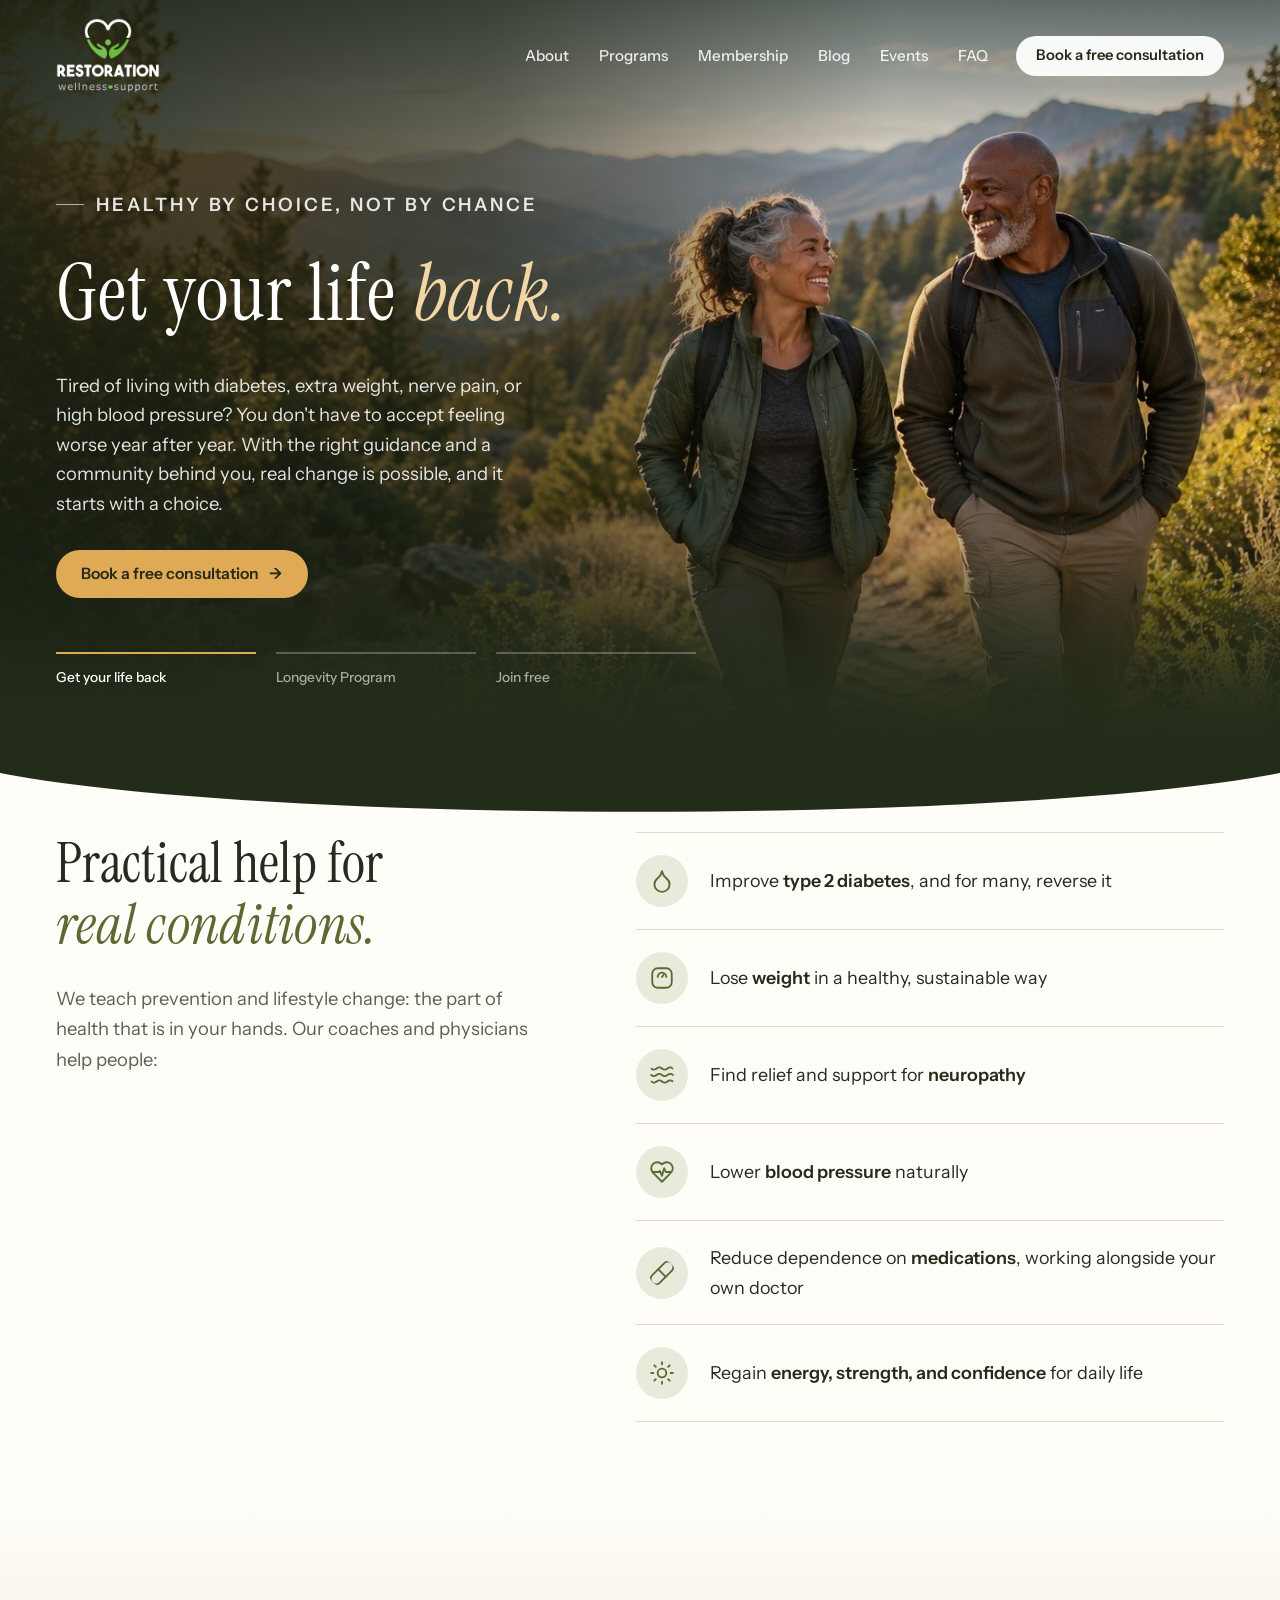
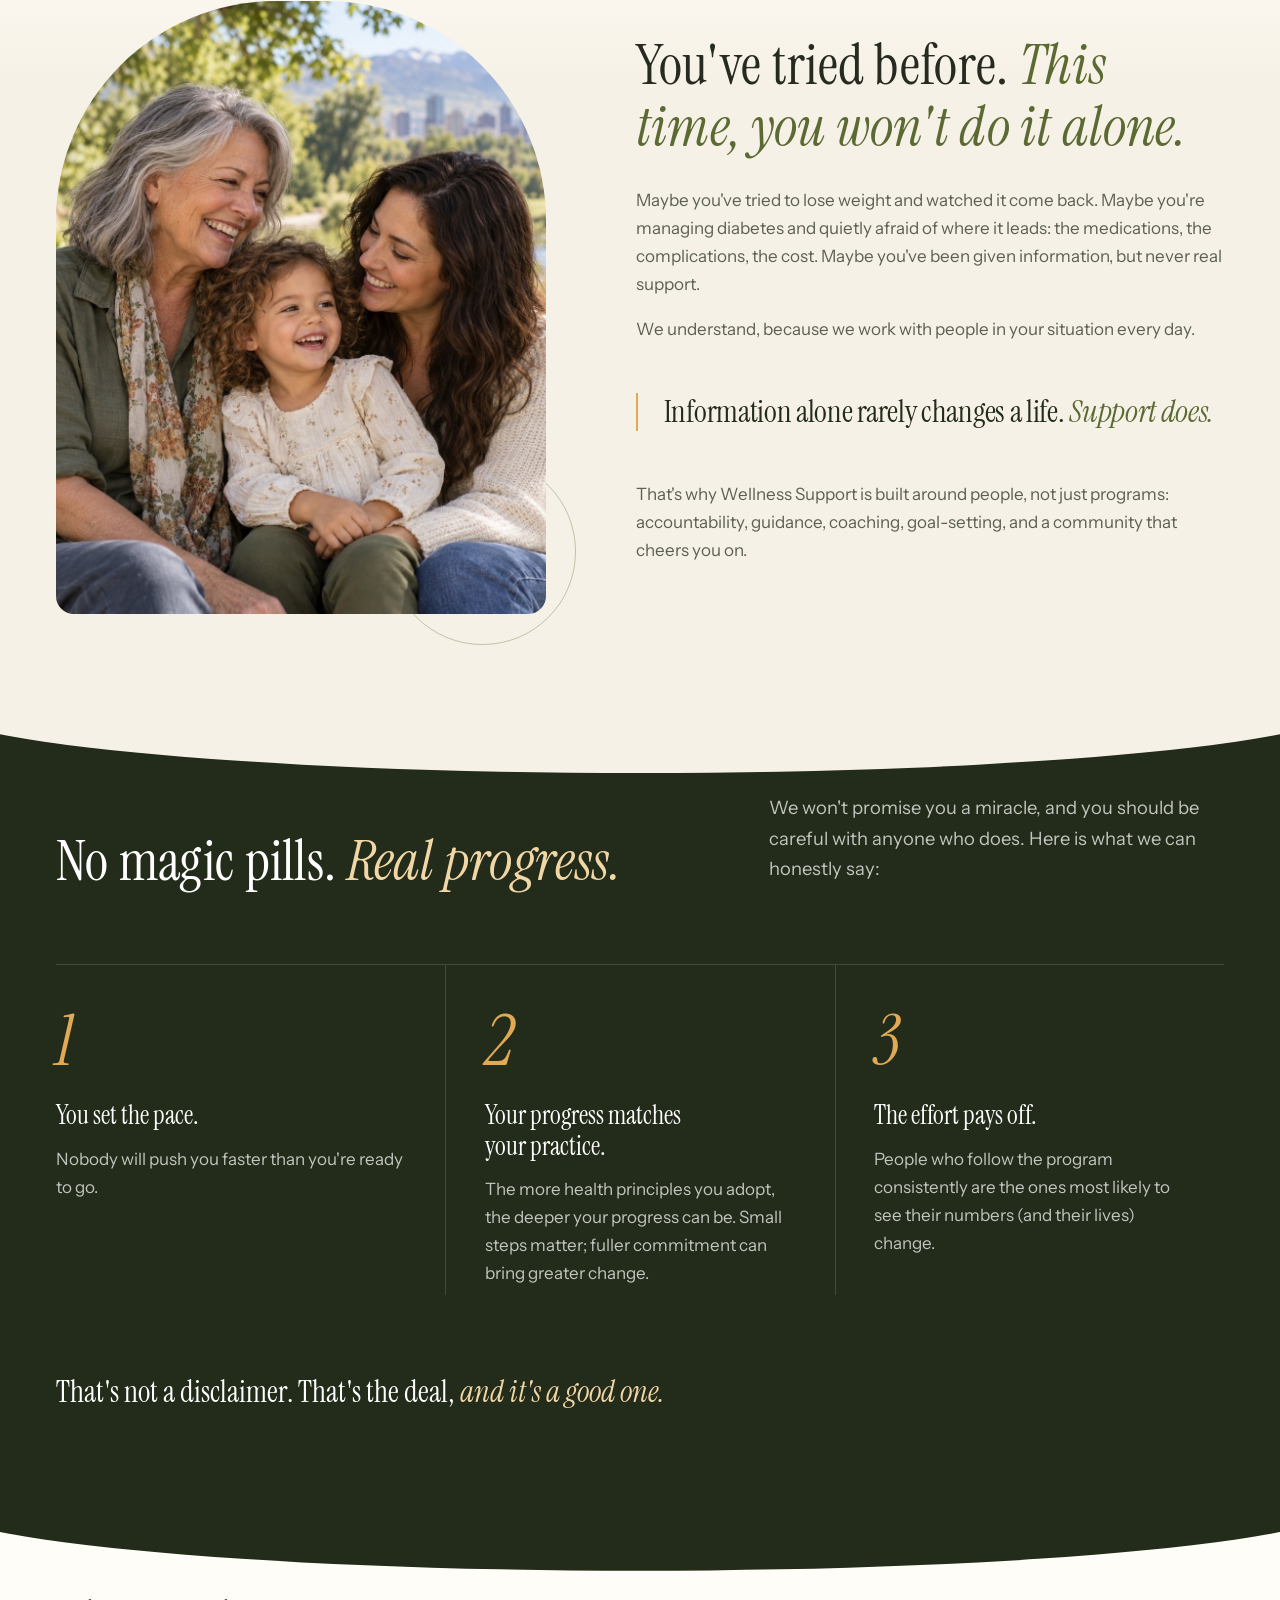
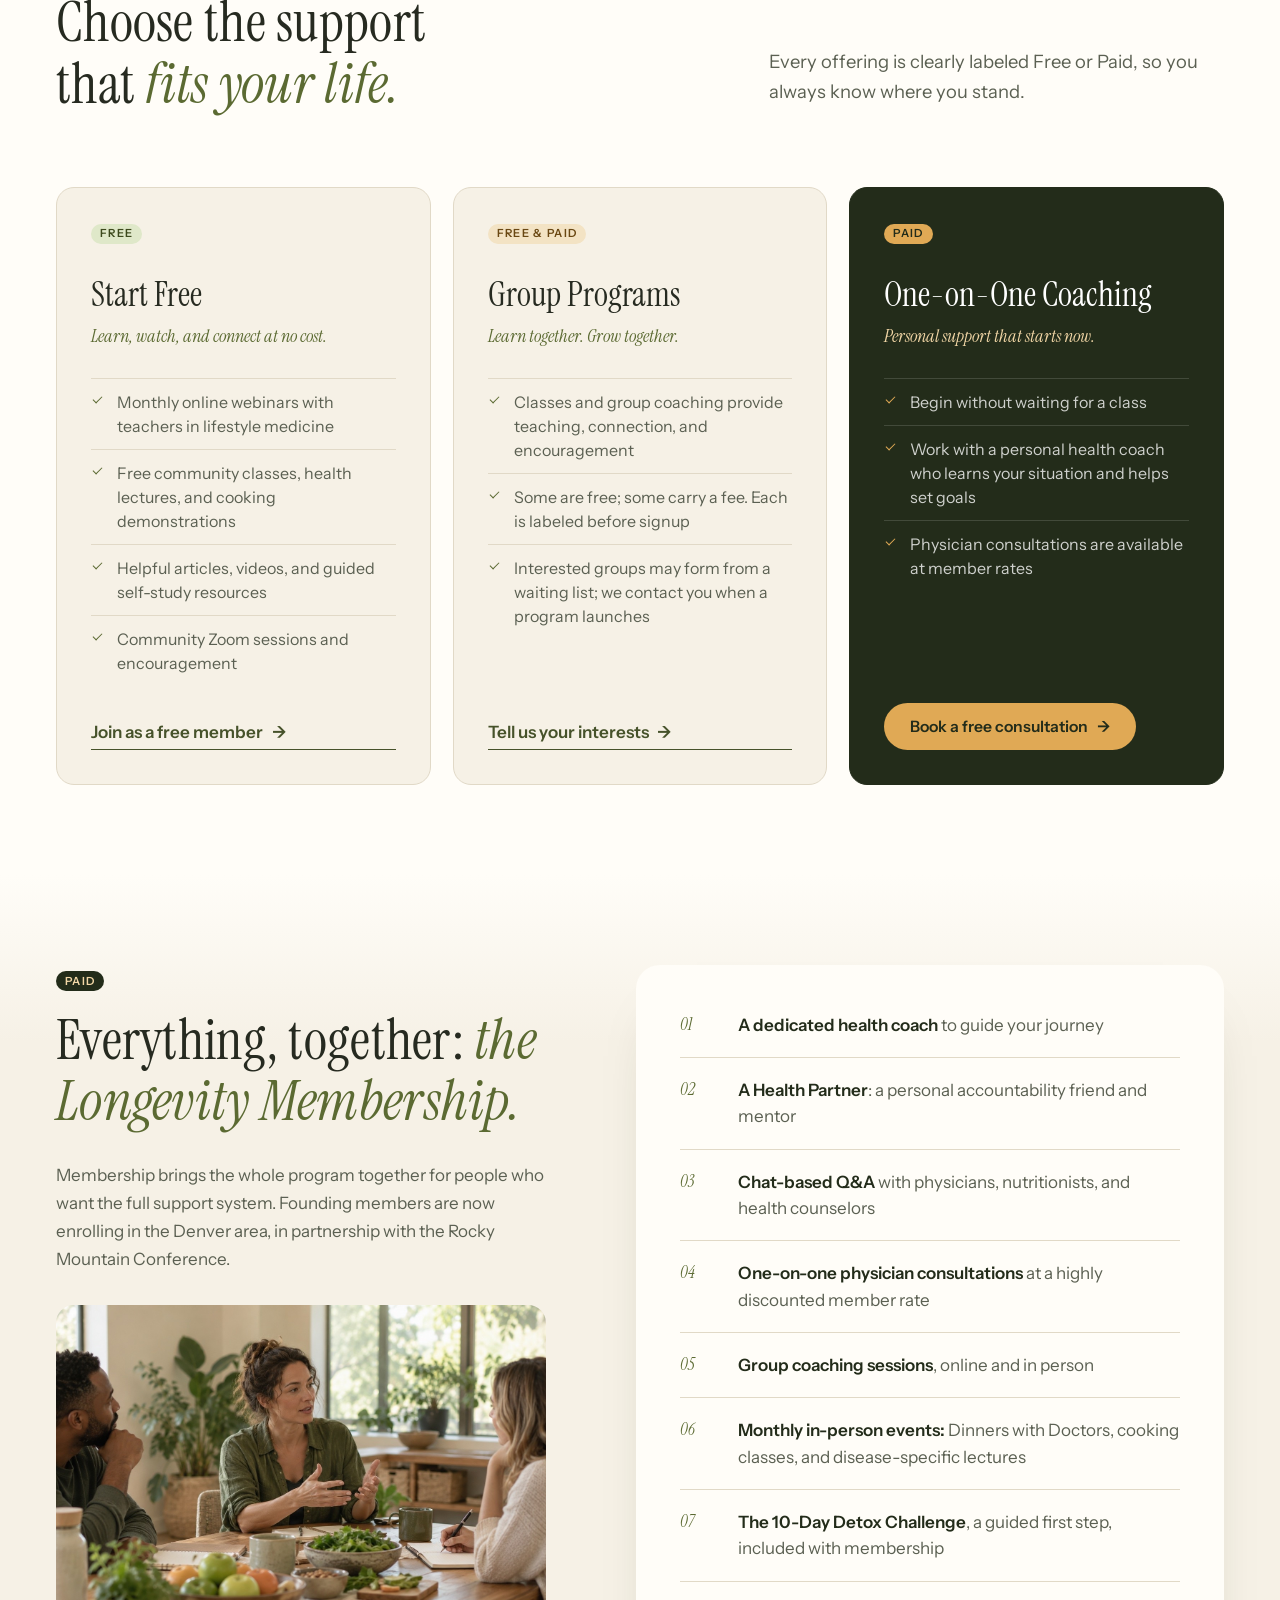
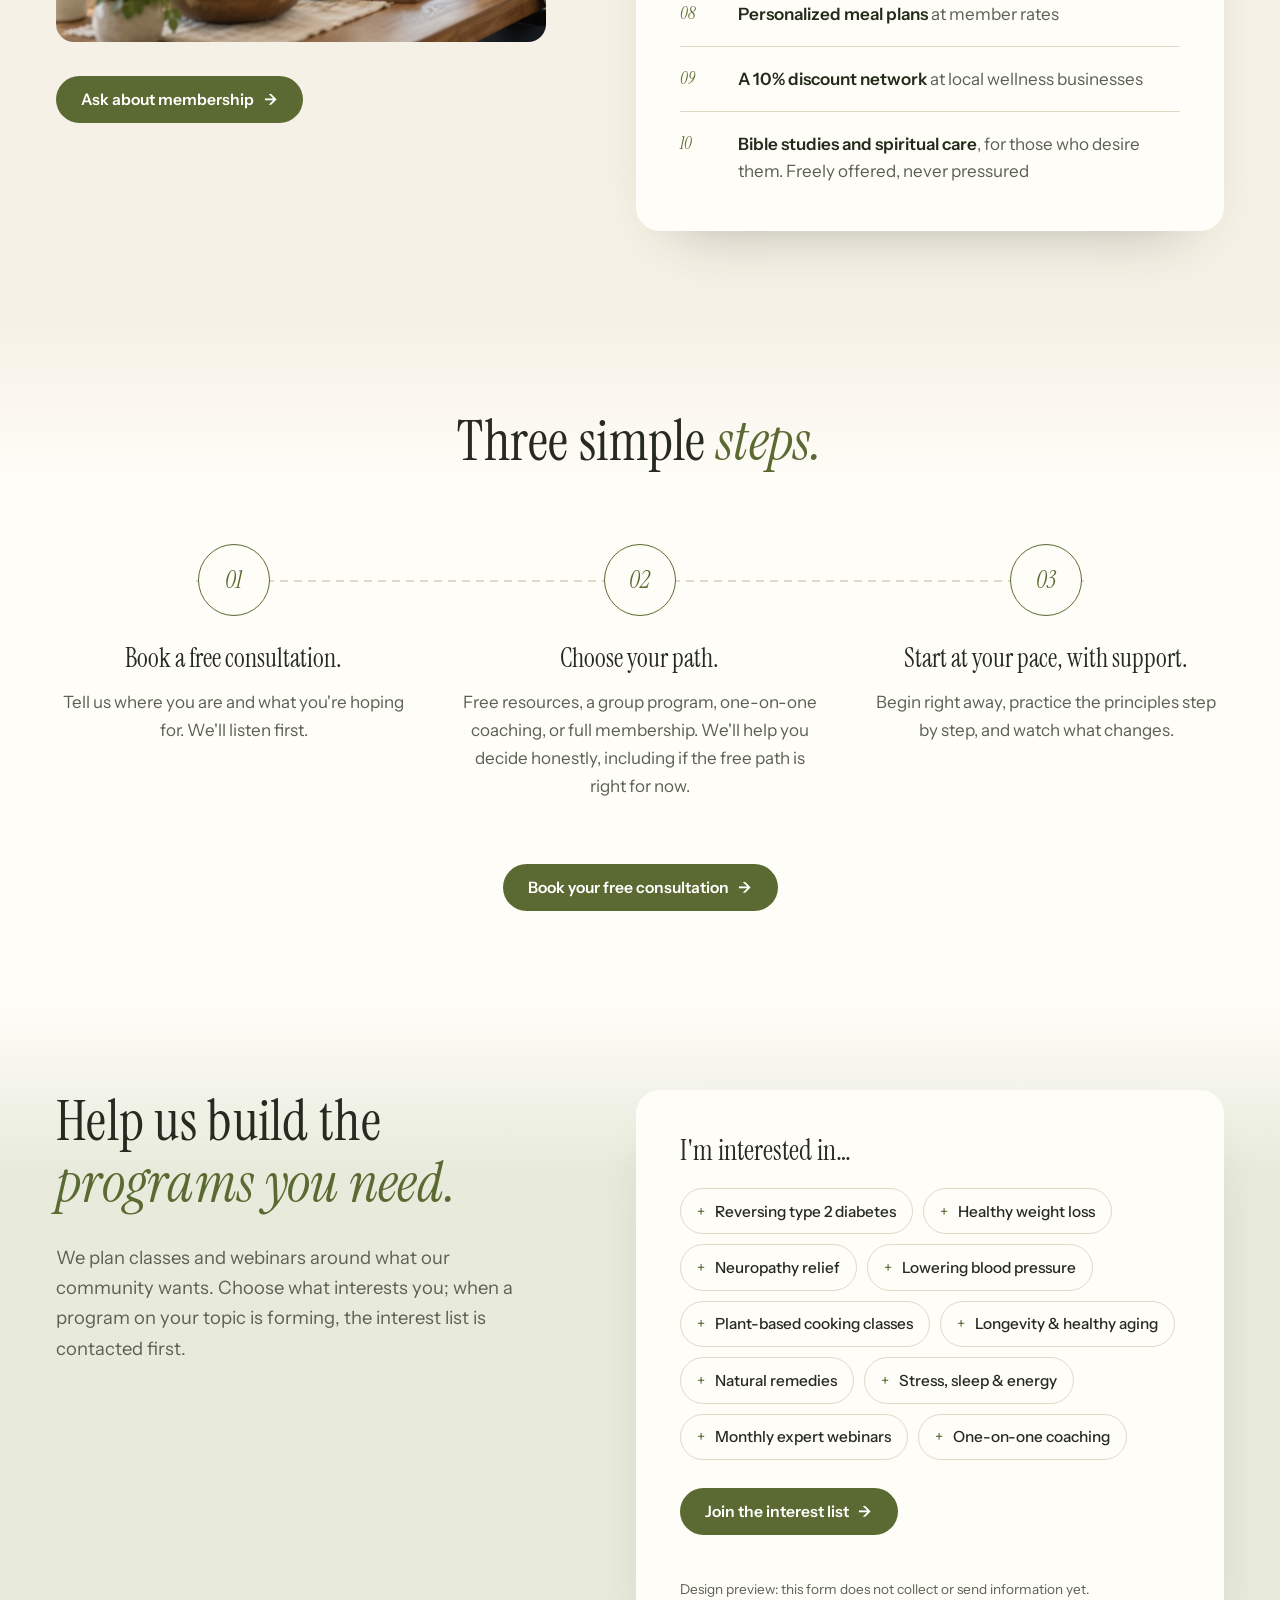
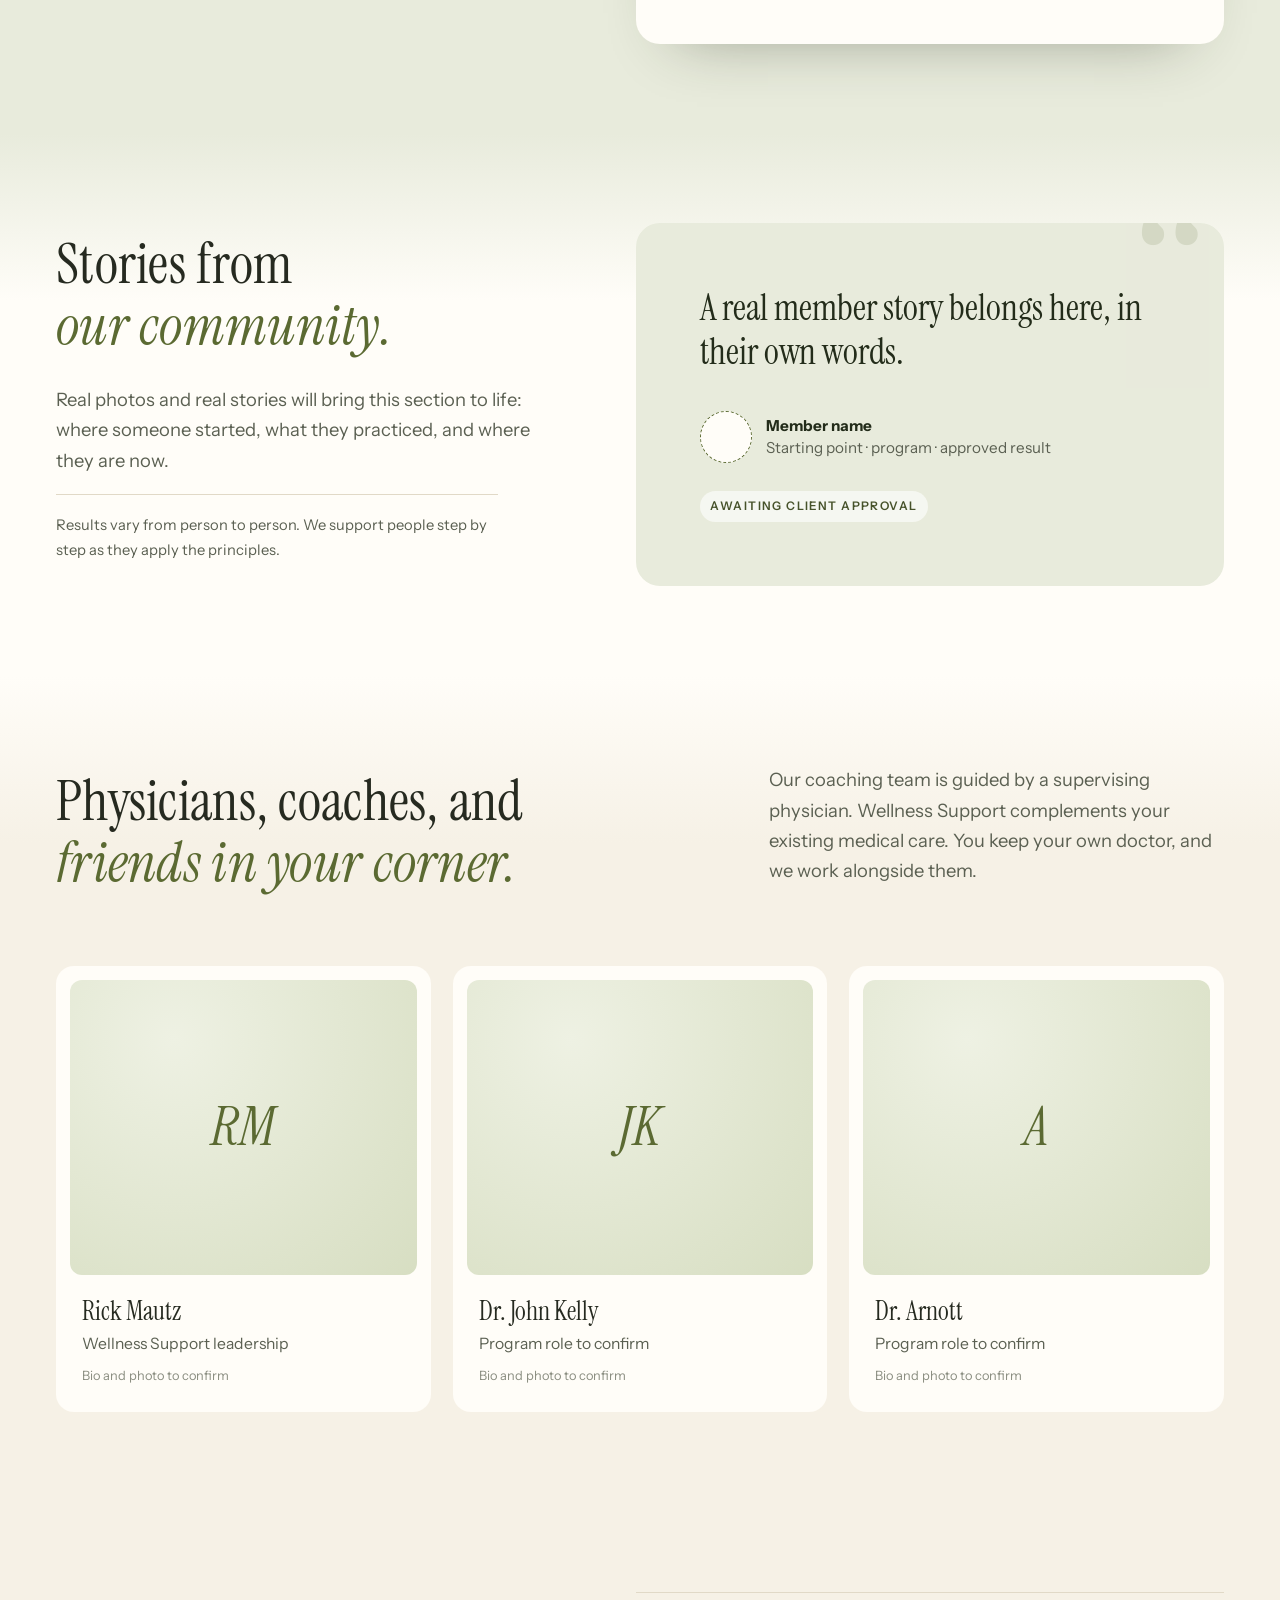
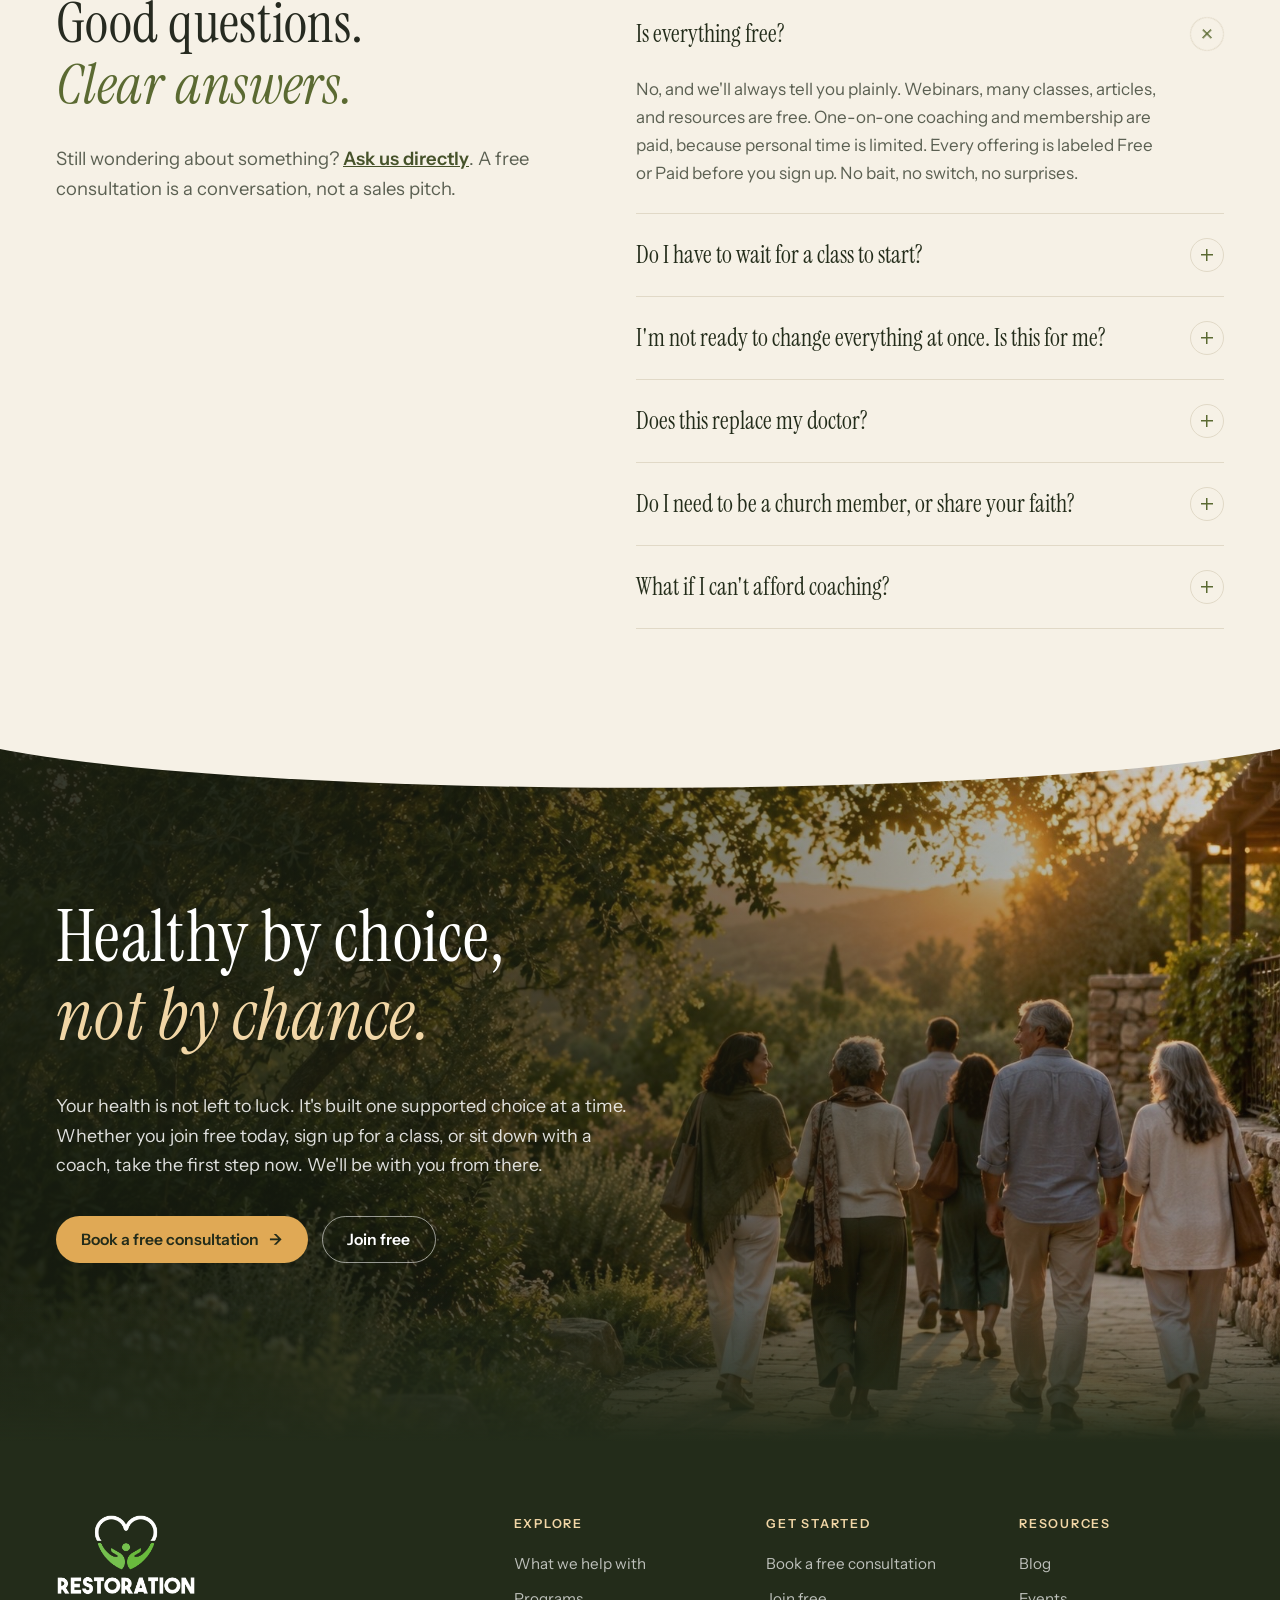
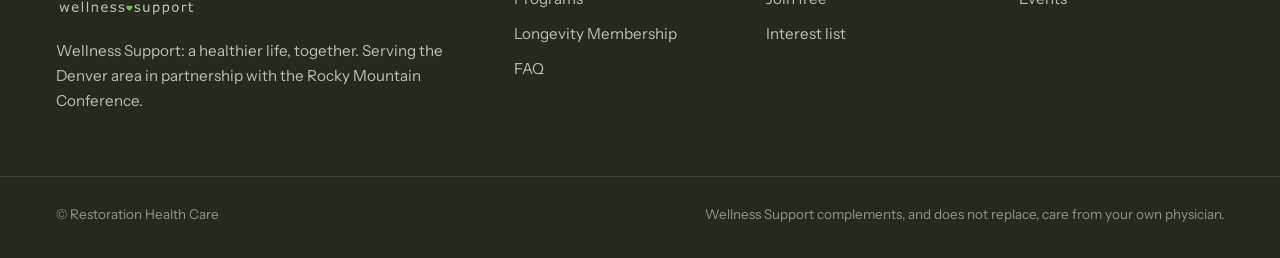
==== commit 1ea432d5: "New Restoration Wellness Support logo Co-Authored-By: Claude Opus 5.5 <noreply@anthropic.com>" ====
--- a/index.html
+++ b/index.html
@@ -9,14 +9,14 @@
   <link rel="preconnect" href="https://fonts.googleapis.com">
   <link rel="preconnect" href="https://fonts.gstatic.com" crossorigin>
   <link rel="stylesheet" href="https://fonts.googleapis.com/css2?family=Instrument+Serif:ital@0;1&family=Instrument+Sans:wght@400;500;600&display=swap">
-  <link rel="stylesheet" href="styles.css?v=25">
+  <link rel="stylesheet" href="styles.css?v=27">
 </head>
 <body>
   <a class="skip" href="#main">Skip to content</a>
 
   <header class="nav" id="nav">
     <div class="nav-inner">
-      <a class="nav-logo" href="#top" aria-label="Restoration Health Care home"><img src="assets/restoration-brand-logo.png" alt="Restoration Health Care" width="173" height="122"></a>
+      <a class="nav-logo" href="#top" aria-label="Restoration Wellness Support home"><img src="assets/restoration-wellness-logo.png" alt="Restoration Wellness Support" width="520" height="377"></a>
       <nav class="nav-links" id="nav-links" aria-label="Main">
         <a href="#help">About</a>
         <a href="#paths">Programs</a>
@@ -35,7 +35,7 @@
     <!-- Hero -->
     <section class="hero" id="top" aria-roledescription="carousel" aria-label="Welcome">
       <img class="hero-img is-active" data-slide="0" src="assets/restoration-hero-v2.jpg?v=2" alt="Two adults smiling as they hike a sunlit mountain trail" fetchpriority="high">
-      <img class="hero-img hero-img-longevity" data-slide="1" src="assets/hero-longevity.jpg?v=3" alt="Two older women making a fresh salad together in a bright kitchen">
+      <img class="hero-img hero-img-longevity" data-slide="1" src="assets/hero-longevity.jpg?v=4" alt="Members of a Wellness Support cooking class chopping vegetables and making salad together">
       <img class="hero-img hero-img-community" data-slide="2" src="assets/hero-community.jpg?v=4" alt="A group of people sitting together in a circle on a sunny park lawn">
       <div class="hero-shade"></div>
       <div class="wrap hero-inner">
@@ -309,7 +309,7 @@
   <footer class="footer">
     <div class="wrap footer-inner">
       <div class="footer-brand">
-        <img src="assets/restoration-brand-logo.png" alt="Restoration Health Care" width="173" height="122" loading="lazy">
+        <img src="assets/restoration-wellness-logo.png" alt="Restoration Wellness Support" width="520" height="377" loading="lazy">
         <p>Wellness Support: a healthier life, together. Serving the Denver area in partnership with the Rocky Mountain Conference.</p>
       </div>
       <nav class="footer-nav" aria-label="Footer">
--- a/styles.css
+++ b/styles.css
@@ -117,8 +117,8 @@
 }
 .nav.is-scrolled { background: rgba(35, 44, 26, .94); backdrop-filter: blur(10px); -webkit-backdrop-filter: blur(10px); padding: 8px 0; box-shadow: 0 1px 0 rgba(255,255,255,.06); }
 .nav-inner { display: flex; align-items: center; gap: 28px; max-width: calc(var(--wrap) + var(--gutter) * 2); margin: 0 auto; padding: 0 var(--gutter); }
-.nav-logo img { width: 92px; height: auto; transition: width .35s var(--ease); }
-.nav.is-scrolled .nav-logo img { width: 72px; }
+.nav-logo img { width: 104px; height: auto; transition: width .35s var(--ease); }
+.nav.is-scrolled .nav-logo img { width: 82px; }
 .nav-links { display: flex; gap: 30px; margin-left: auto; }
 .nav-links a { color: rgba(255,255,255,.88); text-decoration: none; font-size: .95rem; font-weight: 500; position: relative; padding: 6px 0; }
 .nav-links a:not(.btn)::after { content: ""; position: absolute; left: 0; right: 0; bottom: 0; height: 1.5px; background: var(--gold); transform: scaleX(0); transform-origin: left; transition: transform .3s var(--ease); }
@@ -132,12 +132,11 @@
 .hero { position: relative; min-height: min(100svh, max(640px, 58vw), 940px); display: flex; align-items: flex-end; color: #fff; overflow: hidden; background: var(--forest); }
 .hero-img { position: absolute; inset: 0; width: 100%; height: 100%; object-fit: cover; object-position: 92% 40%; opacity: 0; transition: opacity 1.2s var(--ease); }
 .hero-img.is-active { opacity: 1; }
-/* The salad photo's people sit near the middle, so shift it right a little and fade its
-   left edge (plain sink and counter) into the dark green. No AI extension: the real photo only. */
+/* The client's own cooking-class photo: show the cooks on the right two-thirds, fading in from the text side. */
 .hero-img-longevity {
-  left: 16%; width: 100%; object-position: 0% 45%;
-  -webkit-mask-image: linear-gradient(to right, transparent 0, rgba(0,0,0,.5) 8%, #000 20%);
-          mask-image: linear-gradient(to right, transparent 0, rgba(0,0,0,.5) 8%, #000 20%);
+  left: 30%; width: 70%; object-position: 62% 50%;
+  -webkit-mask-image: linear-gradient(to right, transparent 0, rgba(0,0,0,.5) 10%, #000 24%);
+          mask-image: linear-gradient(to right, transparent 0, rgba(0,0,0,.5) 10%, #000 24%);
 }
 .hero-img-community {
   /* the real, uncropped photo at its natural shape, pushed right so the circle sits in the right half */
@@ -347,7 +346,7 @@
 .footer { position: relative; background: var(--forest); color: rgba(255,255,255,.7); padding: 72px 0 32px; font-size: .95rem; }
 .footer.curve-in { padding-top: calc(72px + clamp(36px, 5.5vw, 84px)); }
 .footer-inner { display: grid; grid-template-columns: 2fr 1fr 1fr 1fr; gap: 48px; padding-bottom: 48px; border-bottom: 1px solid rgba(255,255,255,.1); }
-.footer-brand img { width: 110px; margin-bottom: 22px; }
+.footer-brand img { width: 140px; margin-bottom: 22px; }
 .footer-brand p { max-width: 26em; }
 .footer-nav { display: flex; flex-direction: column; gap: 10px; }
 .footer-nav strong { color: var(--gold-soft); font-weight: 600; font-size: .78rem; letter-spacing: .14em; text-transform: uppercase; margin-bottom: 6px; }
@@ -455,7 +454,7 @@
   body { font-size: 1.02rem; }
   .hero { min-height: 100svh; }
   .hero-img { object-position: 70% 40%; }
-  .hero-img-longevity { left: 0; -webkit-mask-image: none; mask-image: none; object-position: 70% 50%; }
+  .hero-img-longevity { left: 0; width: 100%; -webkit-mask-image: none; mask-image: none; object-position: 58% 50%; }
   .hero-img-community { left: 0; width: 100%; aspect-ratio: auto; -webkit-mask-image: none; mask-image: none; object-position: 62% 50%; }
   .hero-shade { background: linear-gradient(0deg, rgba(24,30,17,.95) 0%, rgba(24,30,17,.75) 50%, rgba(24,30,17,.25) 100%); }
   .hero-inner { padding-top: 120px; }
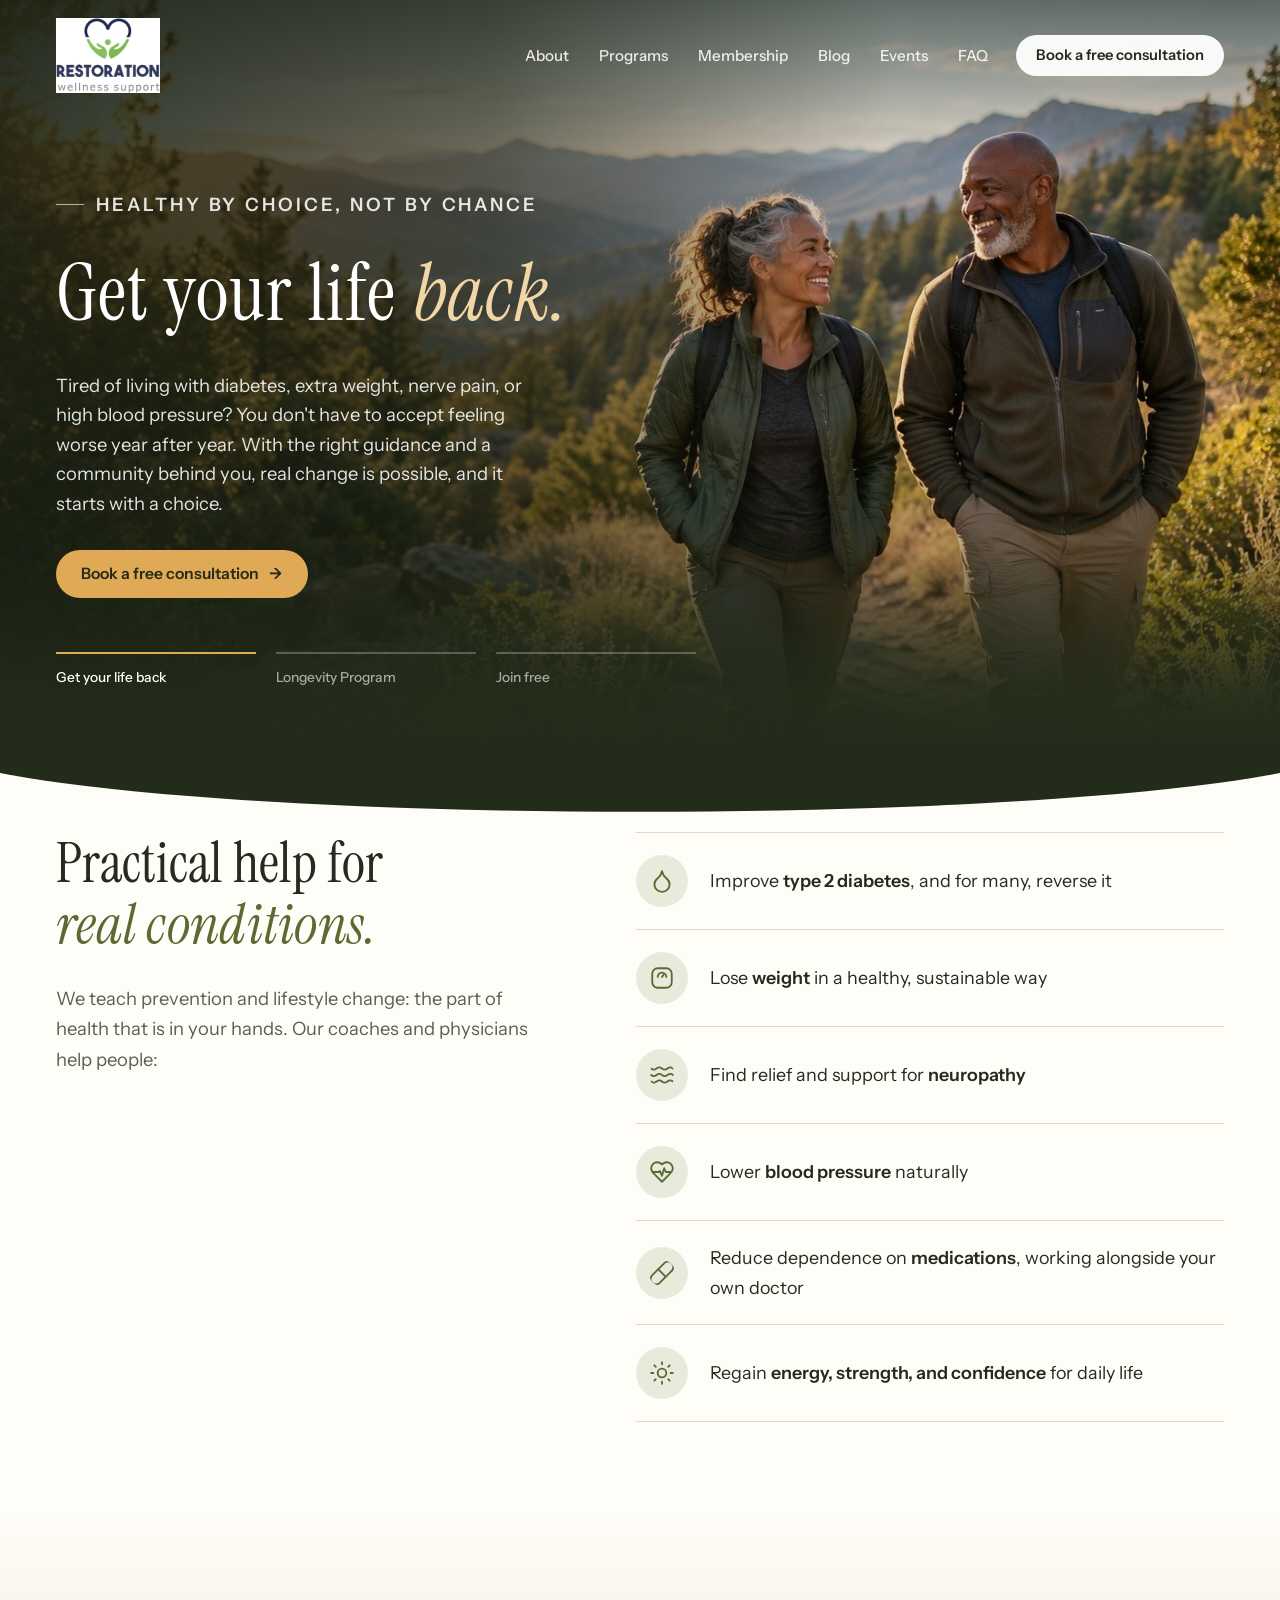
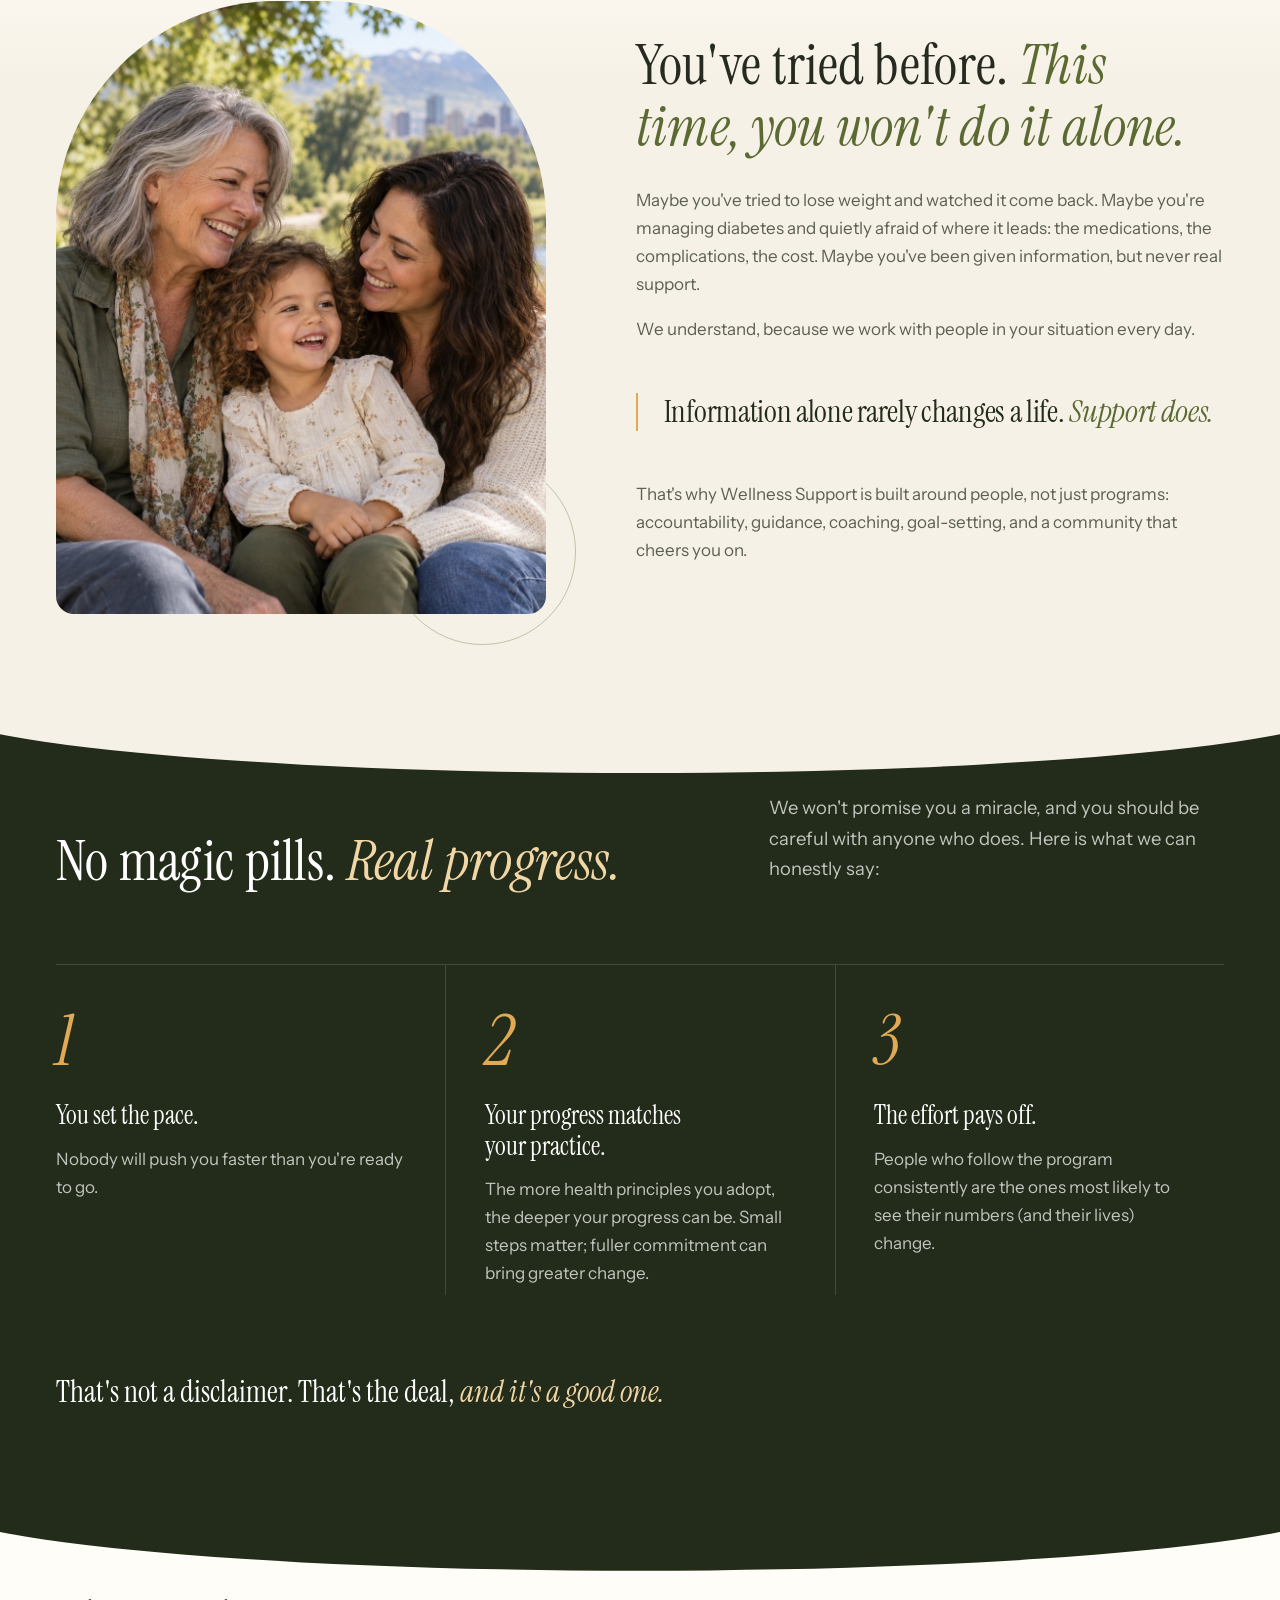
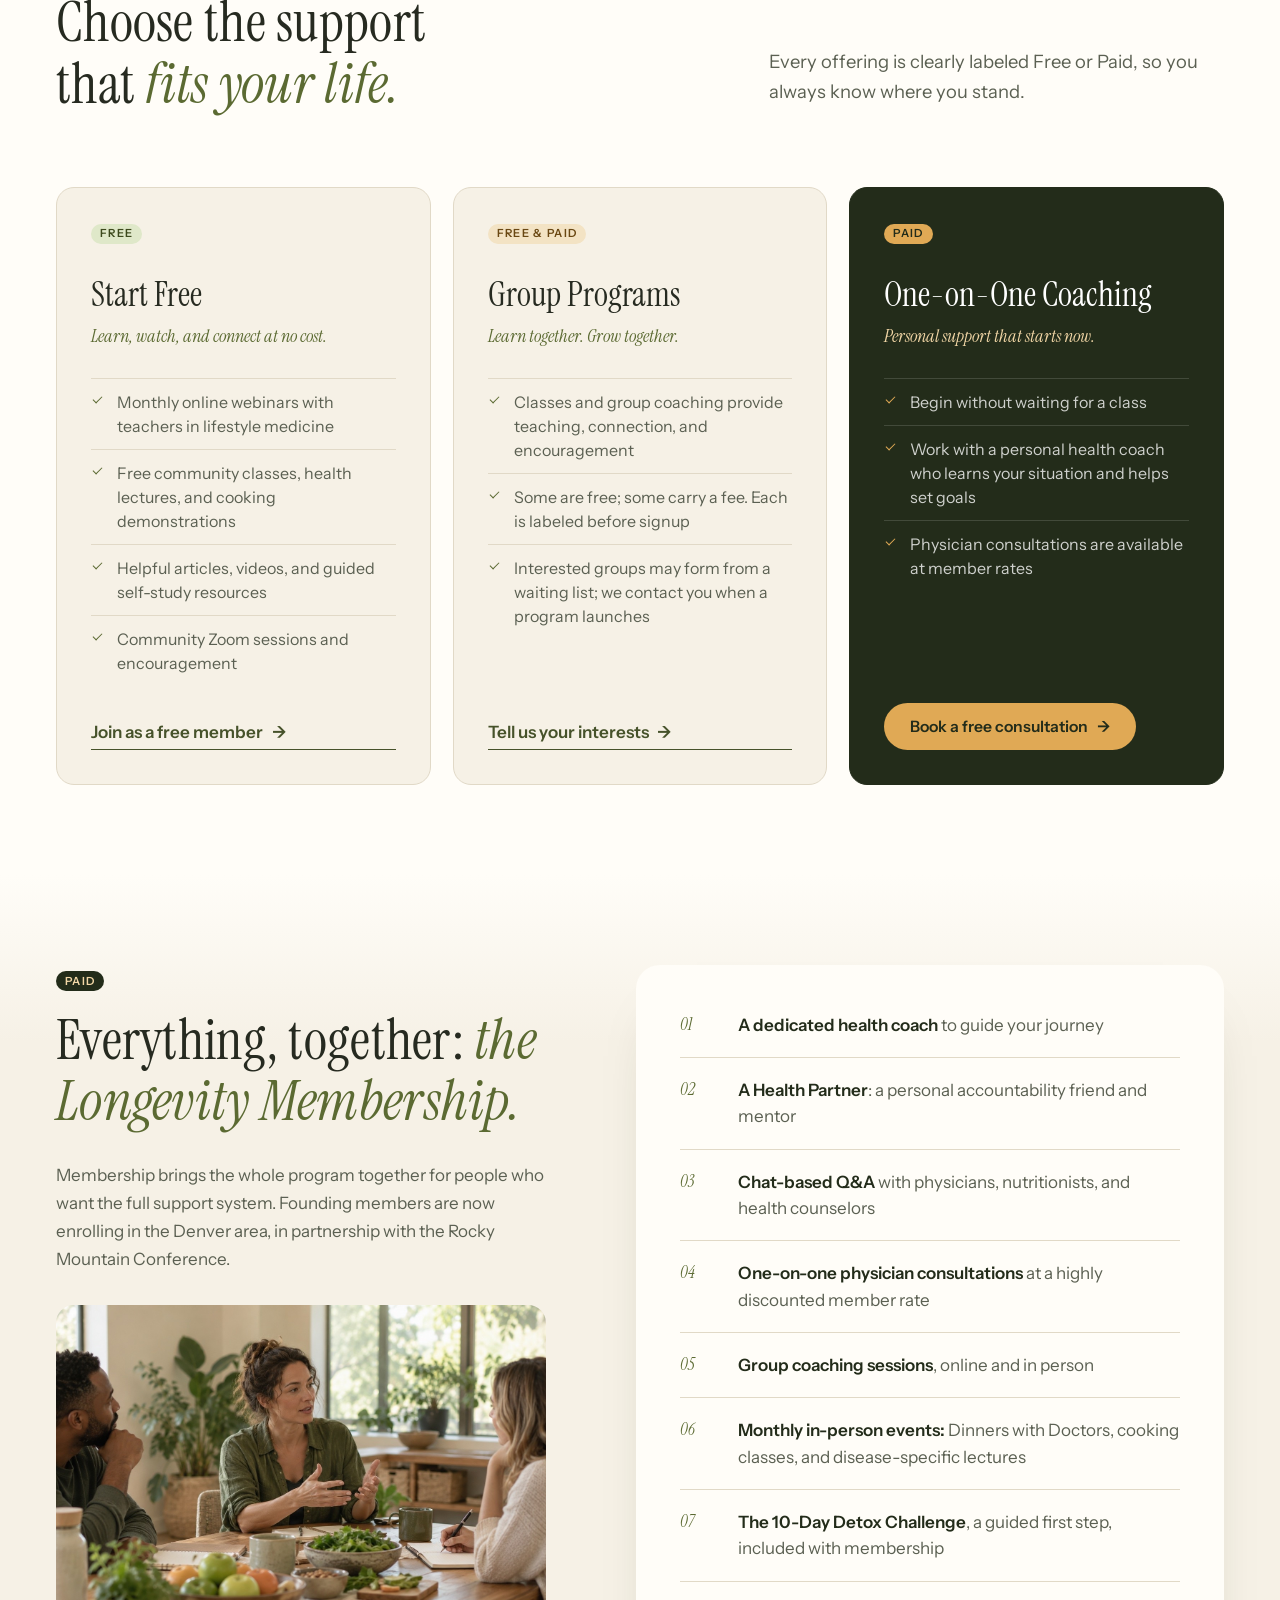
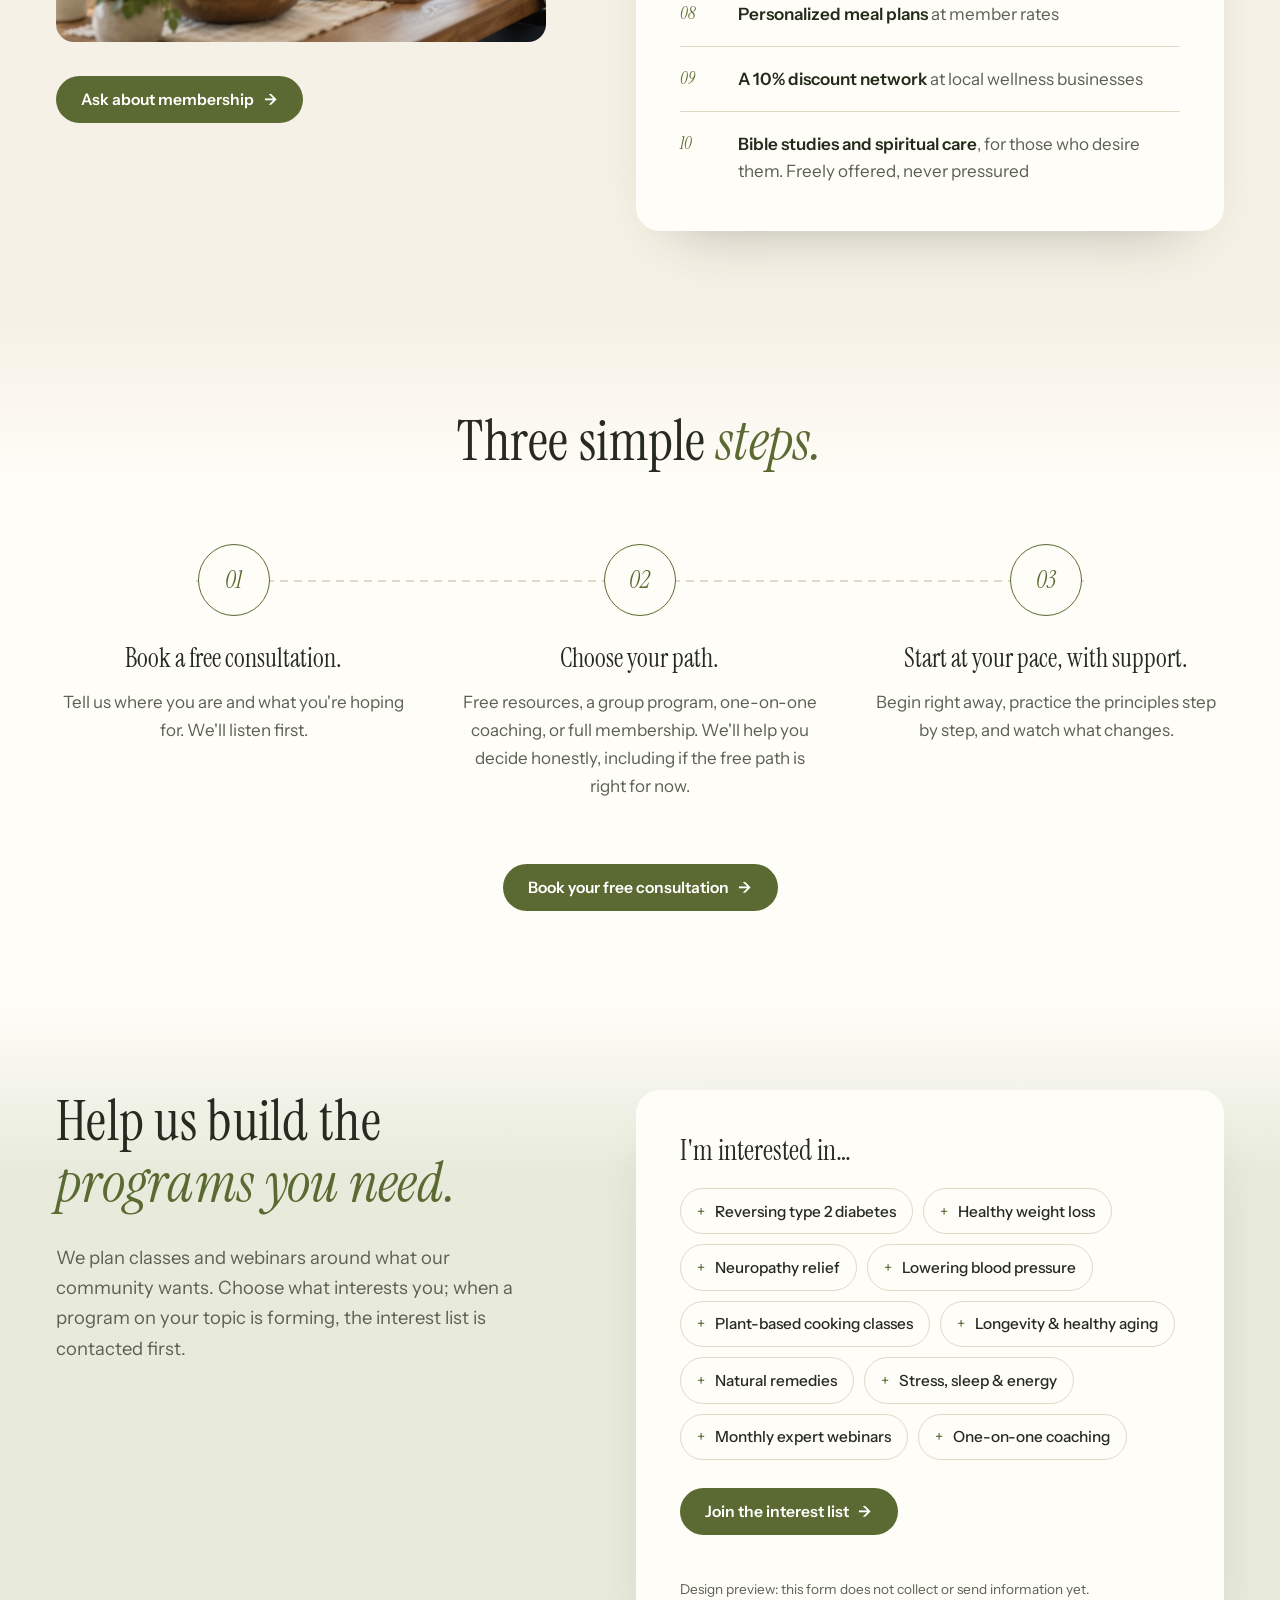
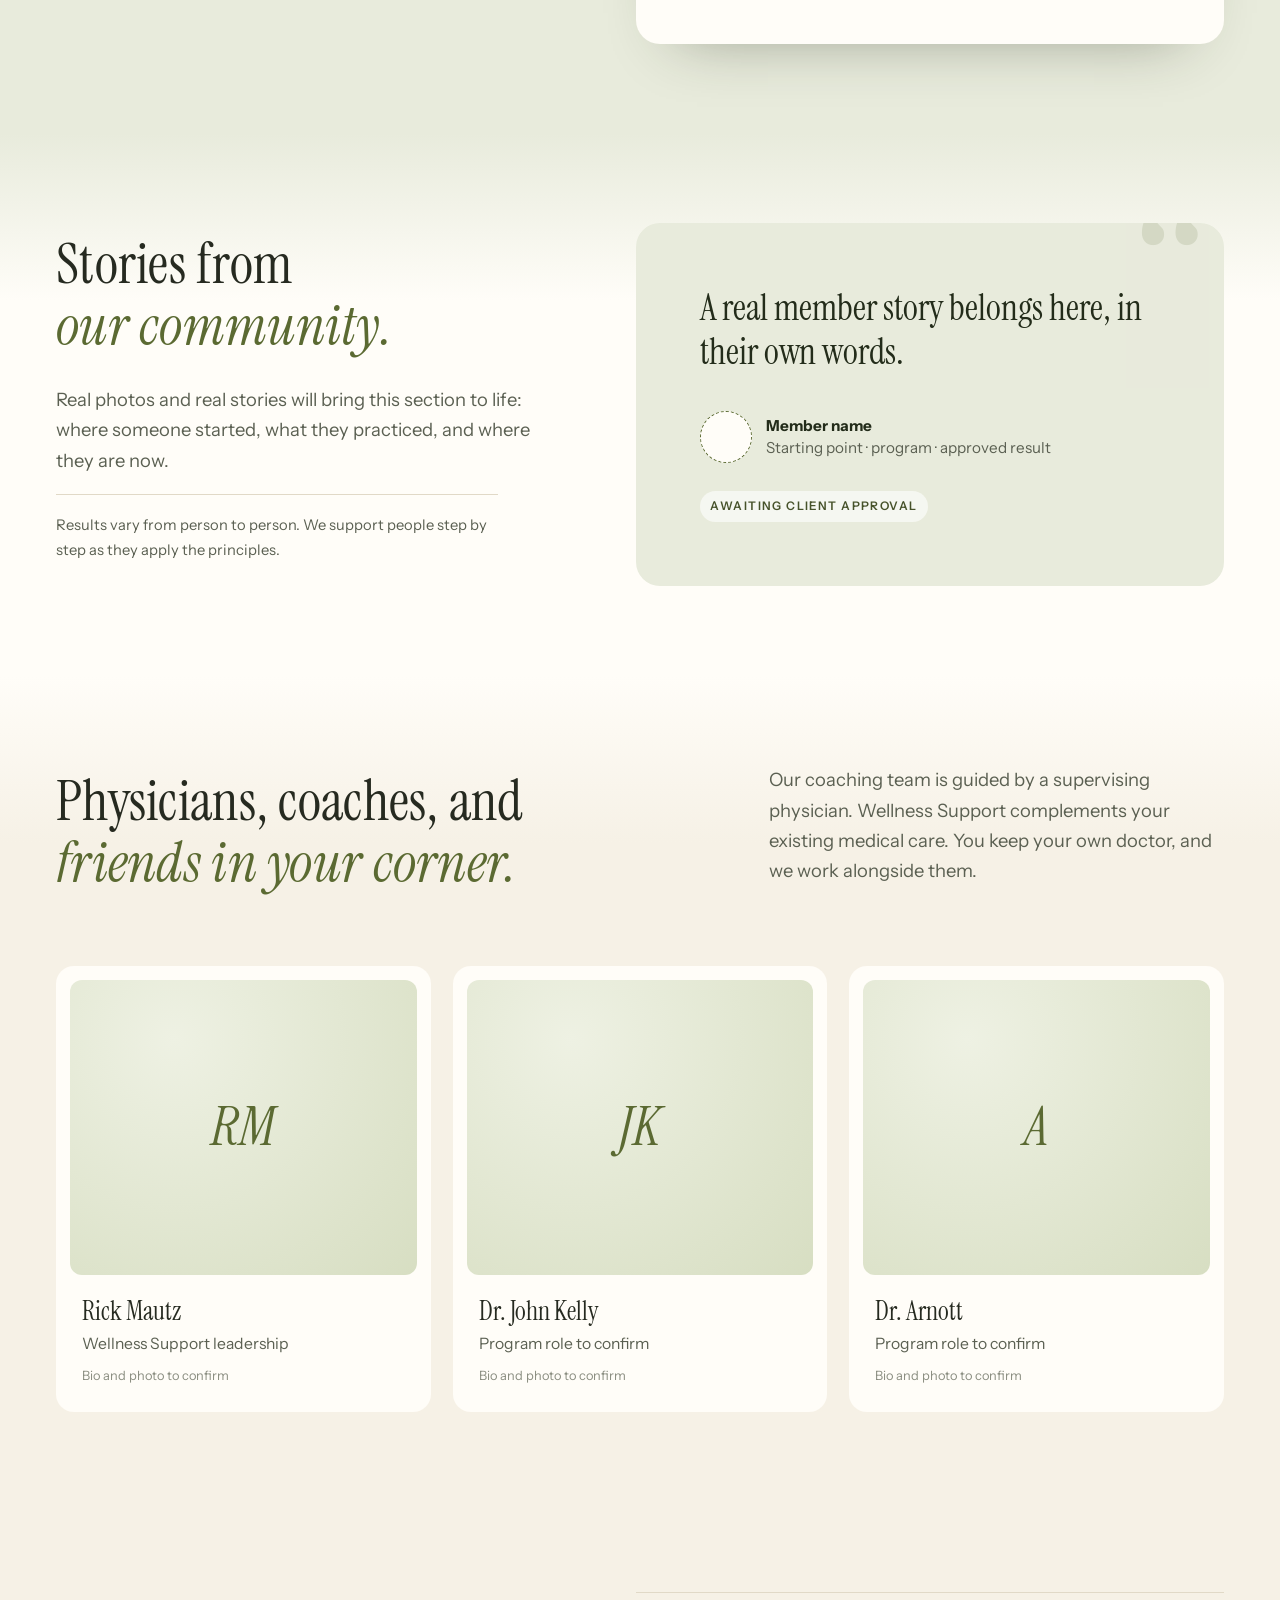
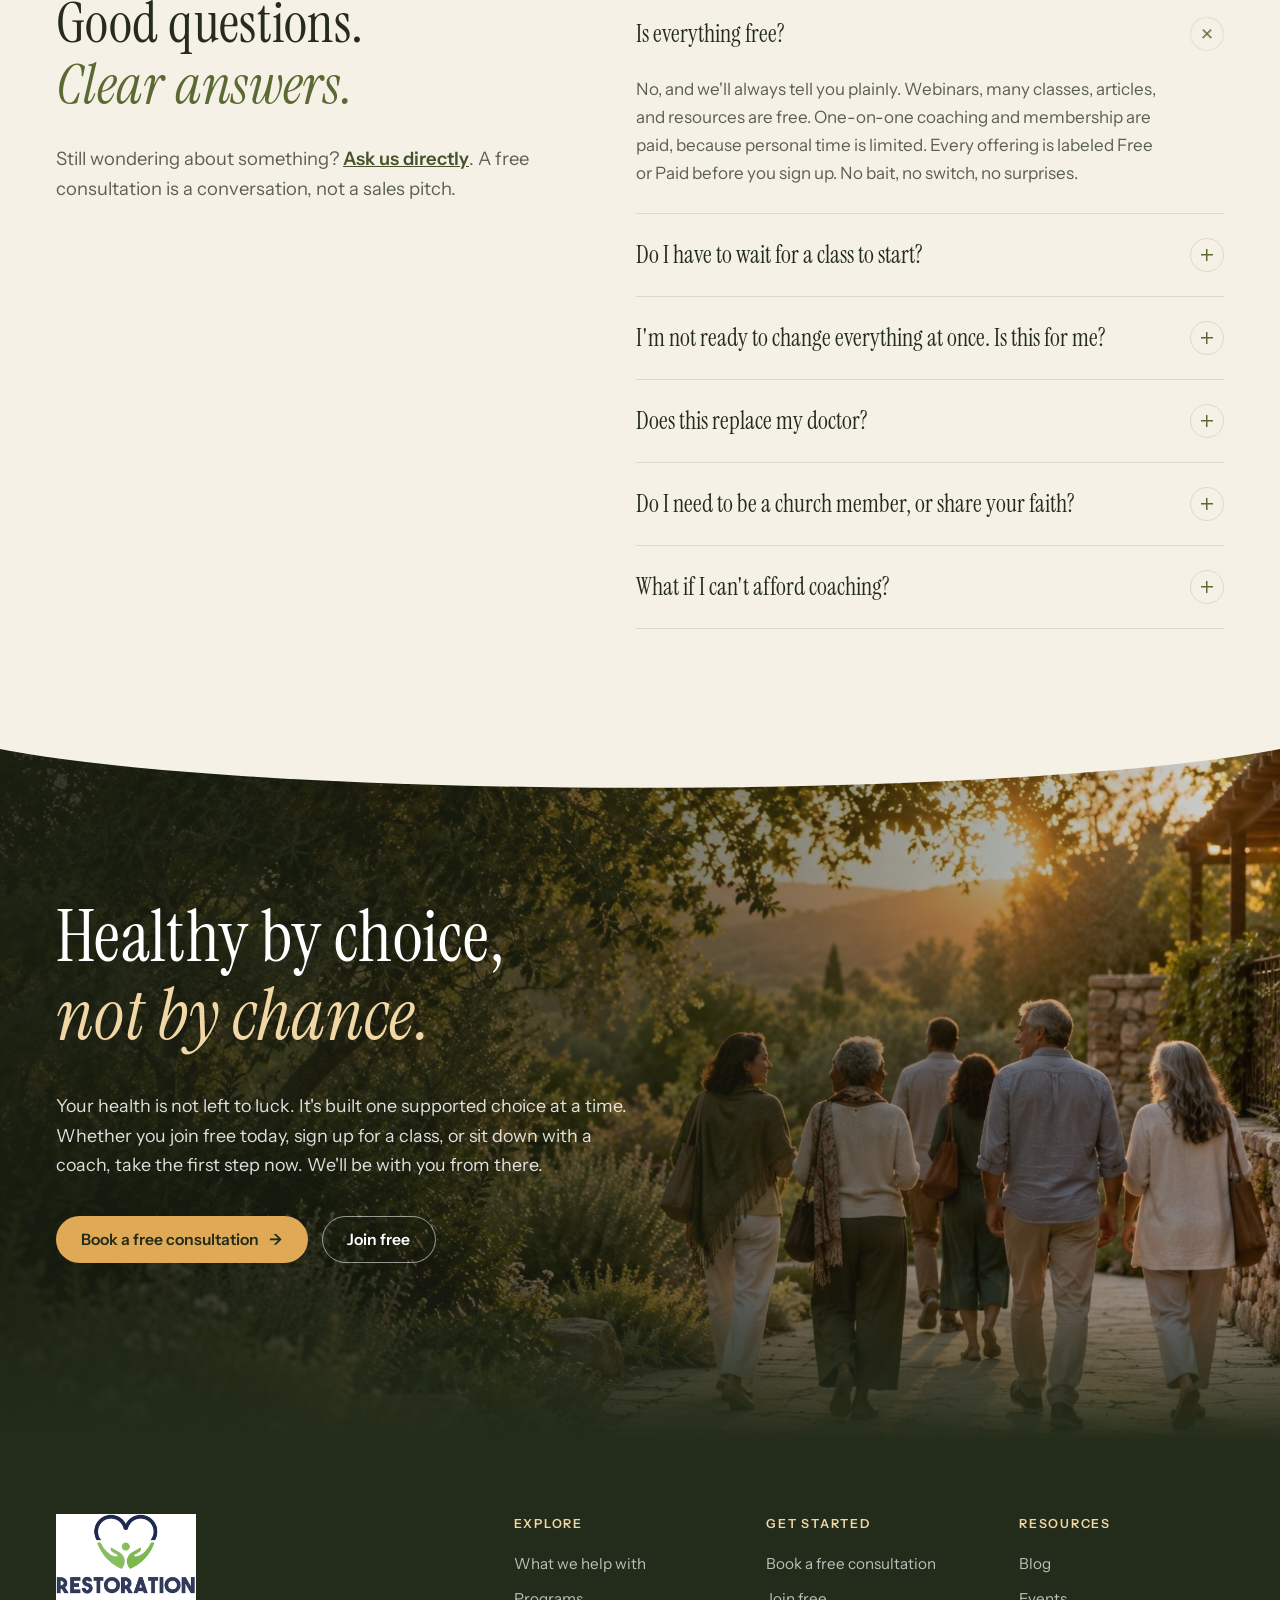
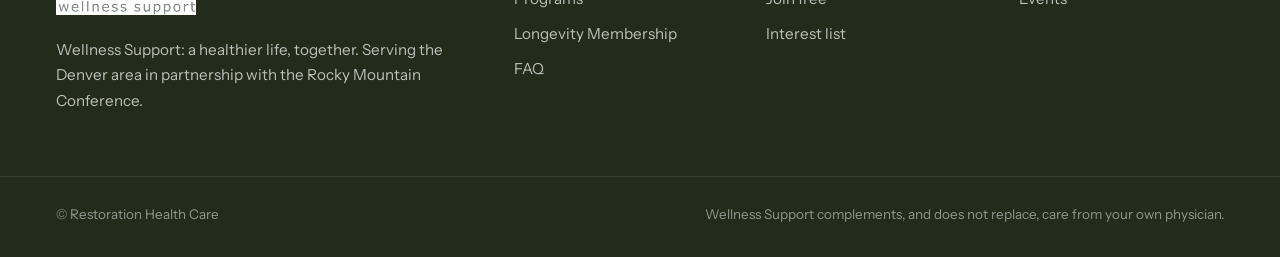
==== commit 7ef83764: "Logo: remove heart between wellness and support Co-Authored-By: Claude Opus 5.5 <noreply@anthropic.c" ====
--- a/index.html
+++ b/index.html
@@ -16,7 +16,7 @@
 
   <header class="nav" id="nav">
     <div class="nav-inner">
-      <a class="nav-logo" href="#top" aria-label="Restoration Wellness Support home"><img src="assets/restoration-wellness-logo.png" alt="Restoration Wellness Support" width="520" height="377"></a>
+      <a class="nav-logo" href="#top" aria-label="Restoration Wellness Support home"><img src="assets/restoration-wellness-logo.png?v=2" alt="Restoration Wellness Support" width="520" height="375"></a>
       <nav class="nav-links" id="nav-links" aria-label="Main">
         <a href="#help">About</a>
         <a href="#paths">Programs</a>
@@ -309,7 +309,7 @@
   <footer class="footer">
     <div class="wrap footer-inner">
       <div class="footer-brand">
-        <img src="assets/restoration-wellness-logo.png" alt="Restoration Wellness Support" width="520" height="377" loading="lazy">
+        <img src="assets/restoration-wellness-logo.png?v=2" alt="Restoration Wellness Support" width="520" height="375" loading="lazy">
         <p>Wellness Support: a healthier life, together. Serving the Denver area in partnership with the Rocky Mountain Conference.</p>
       </div>
       <nav class="footer-nav" aria-label="Footer">
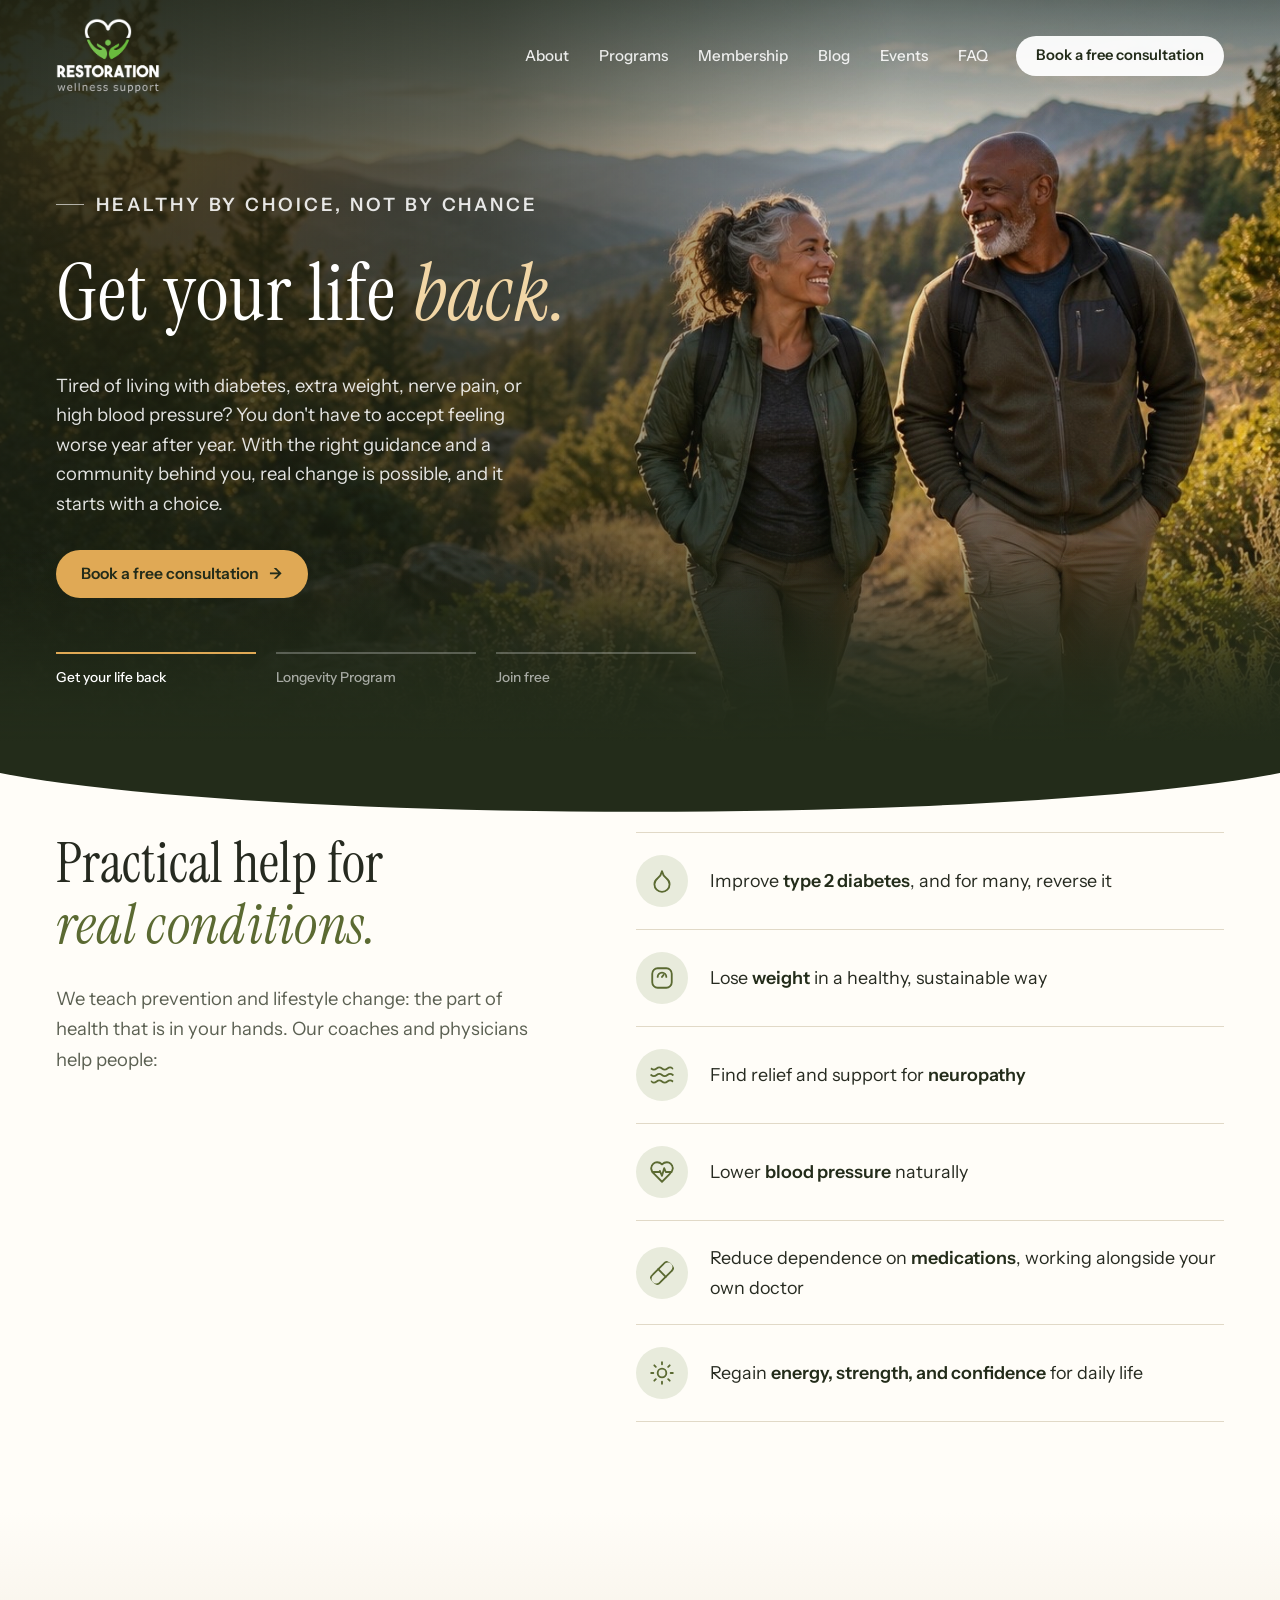
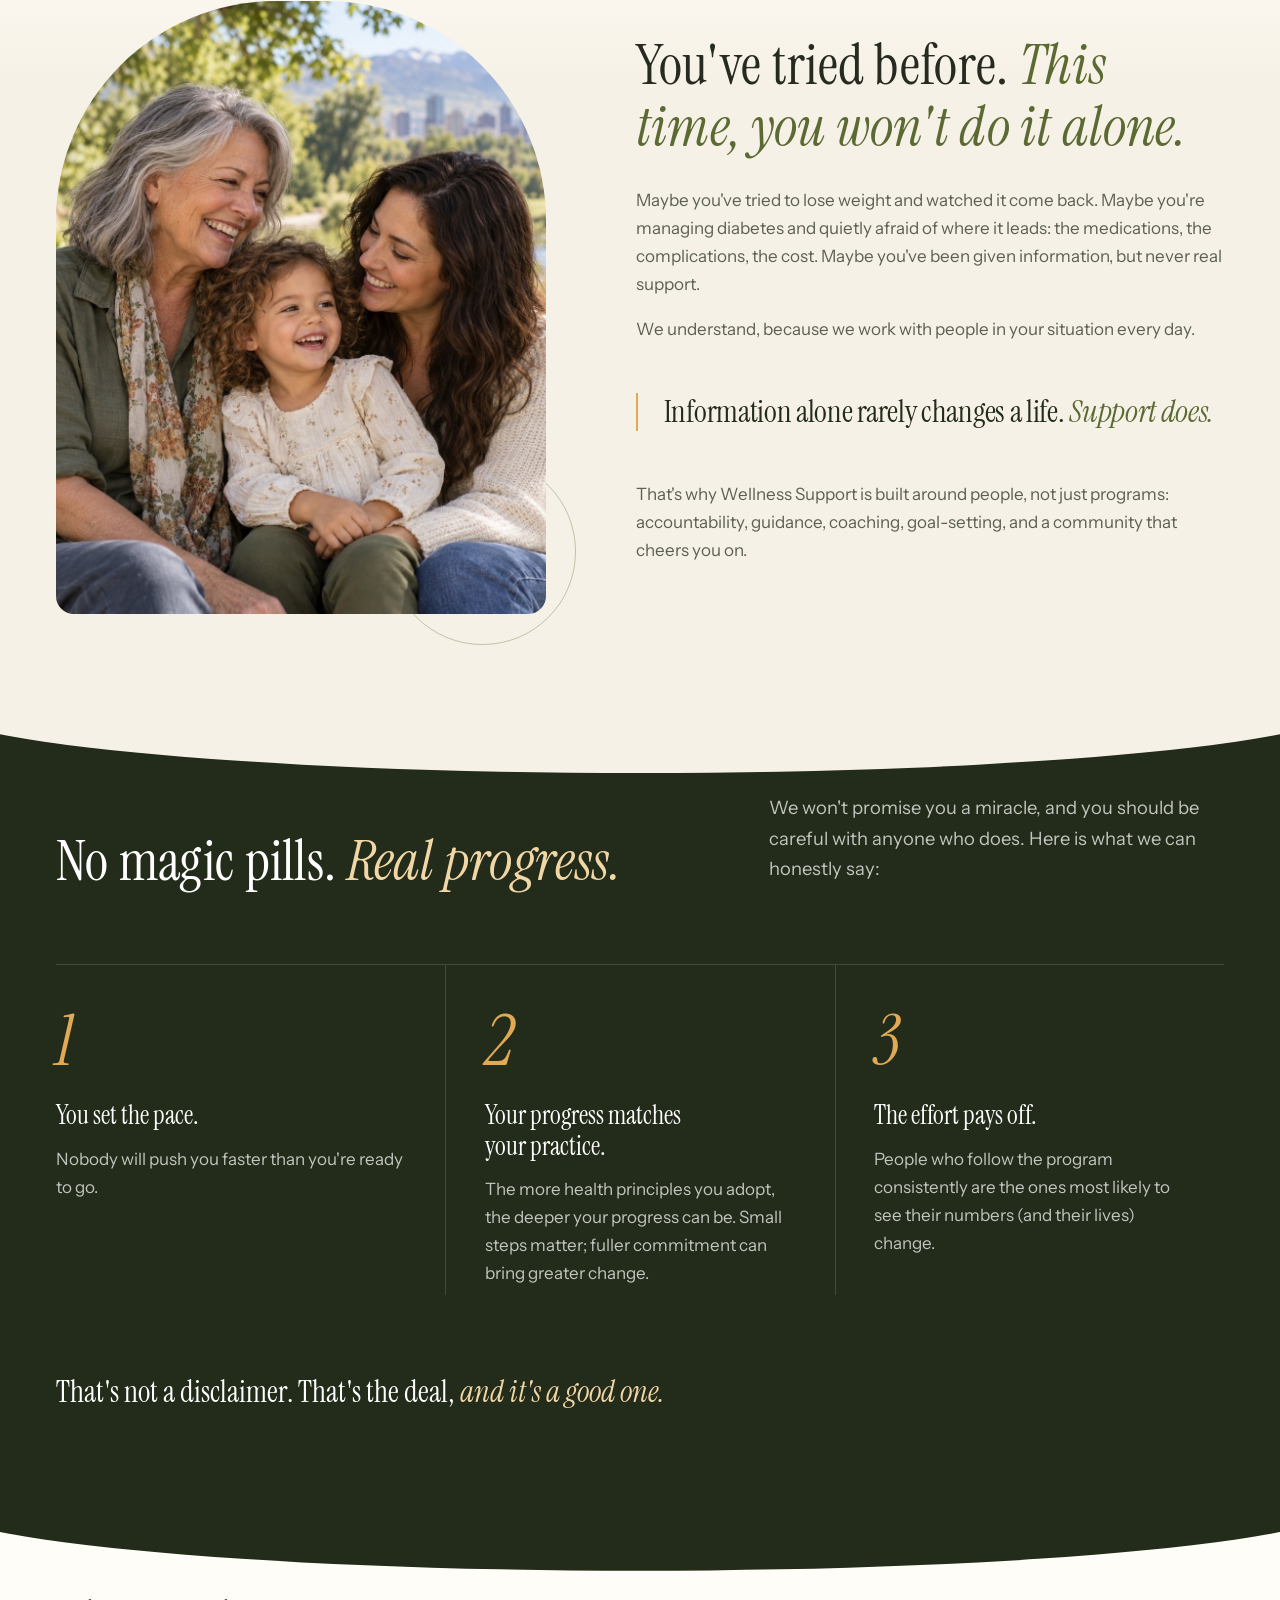
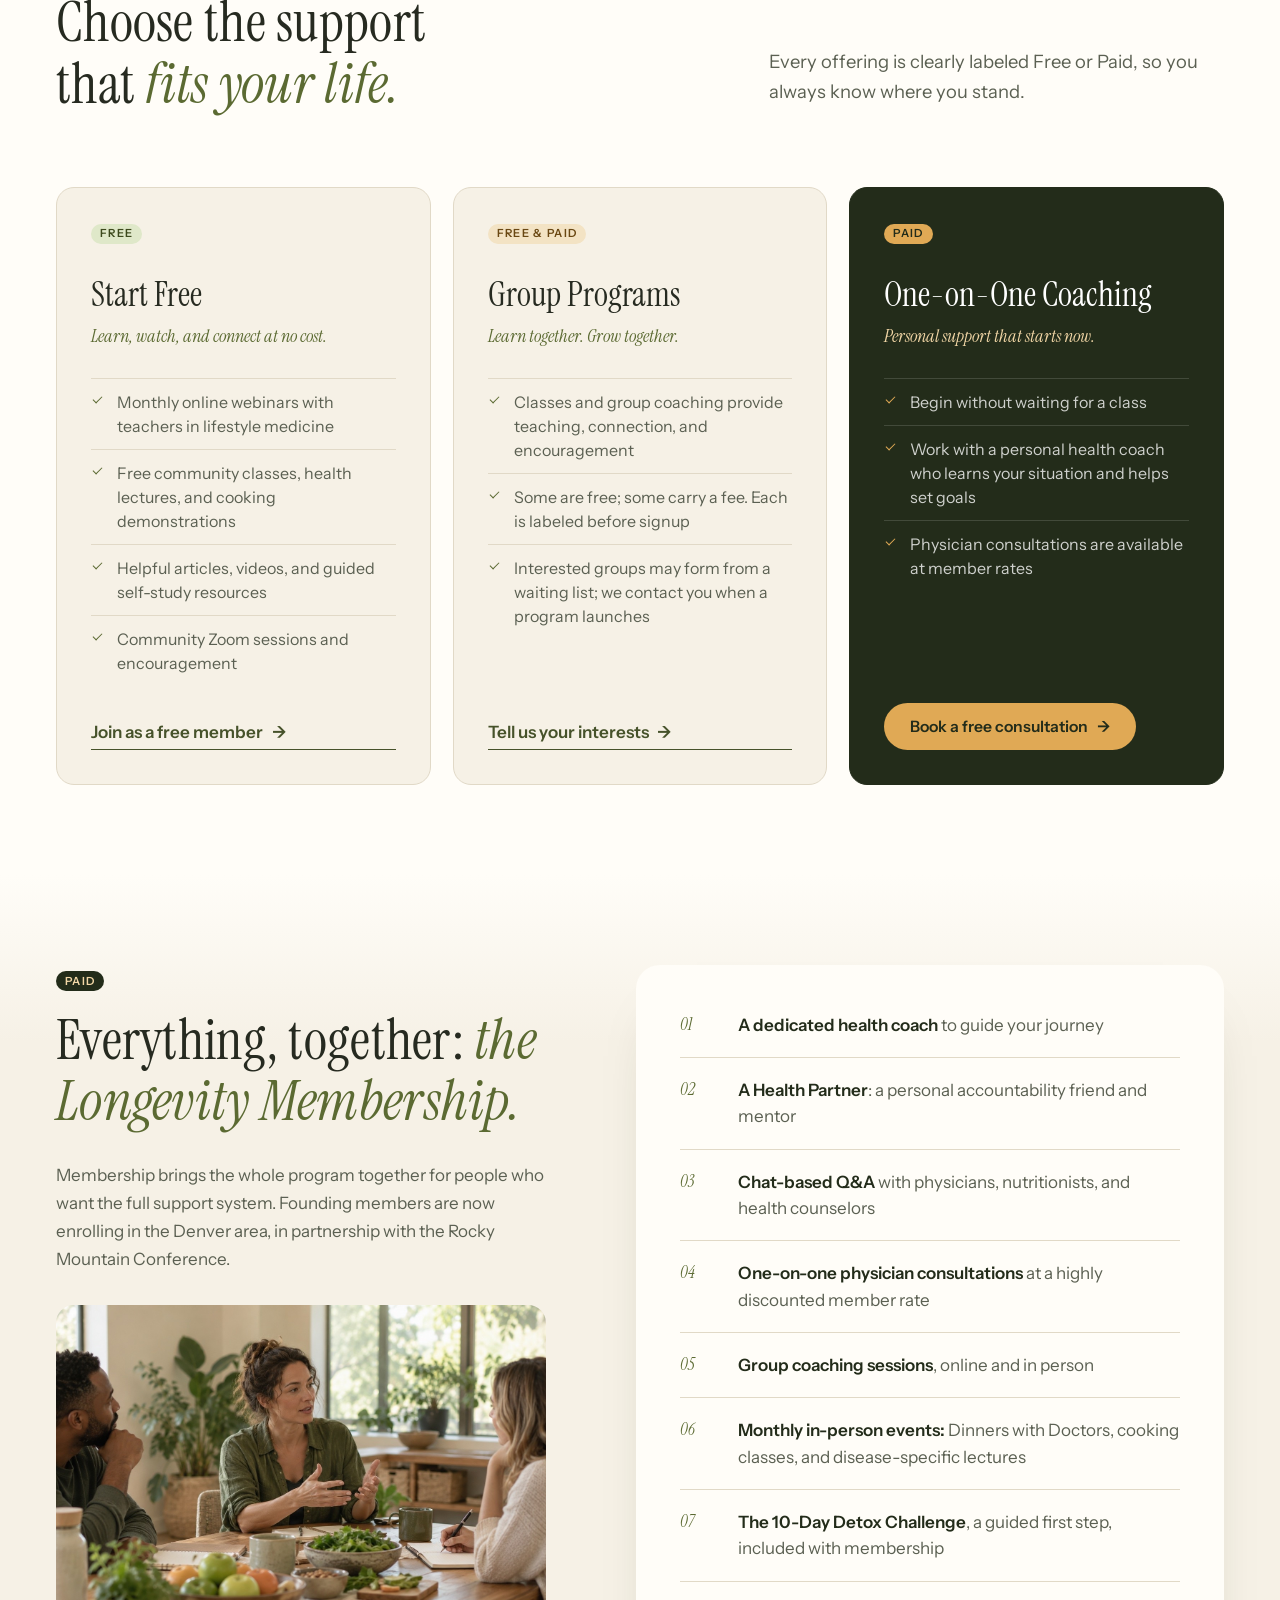
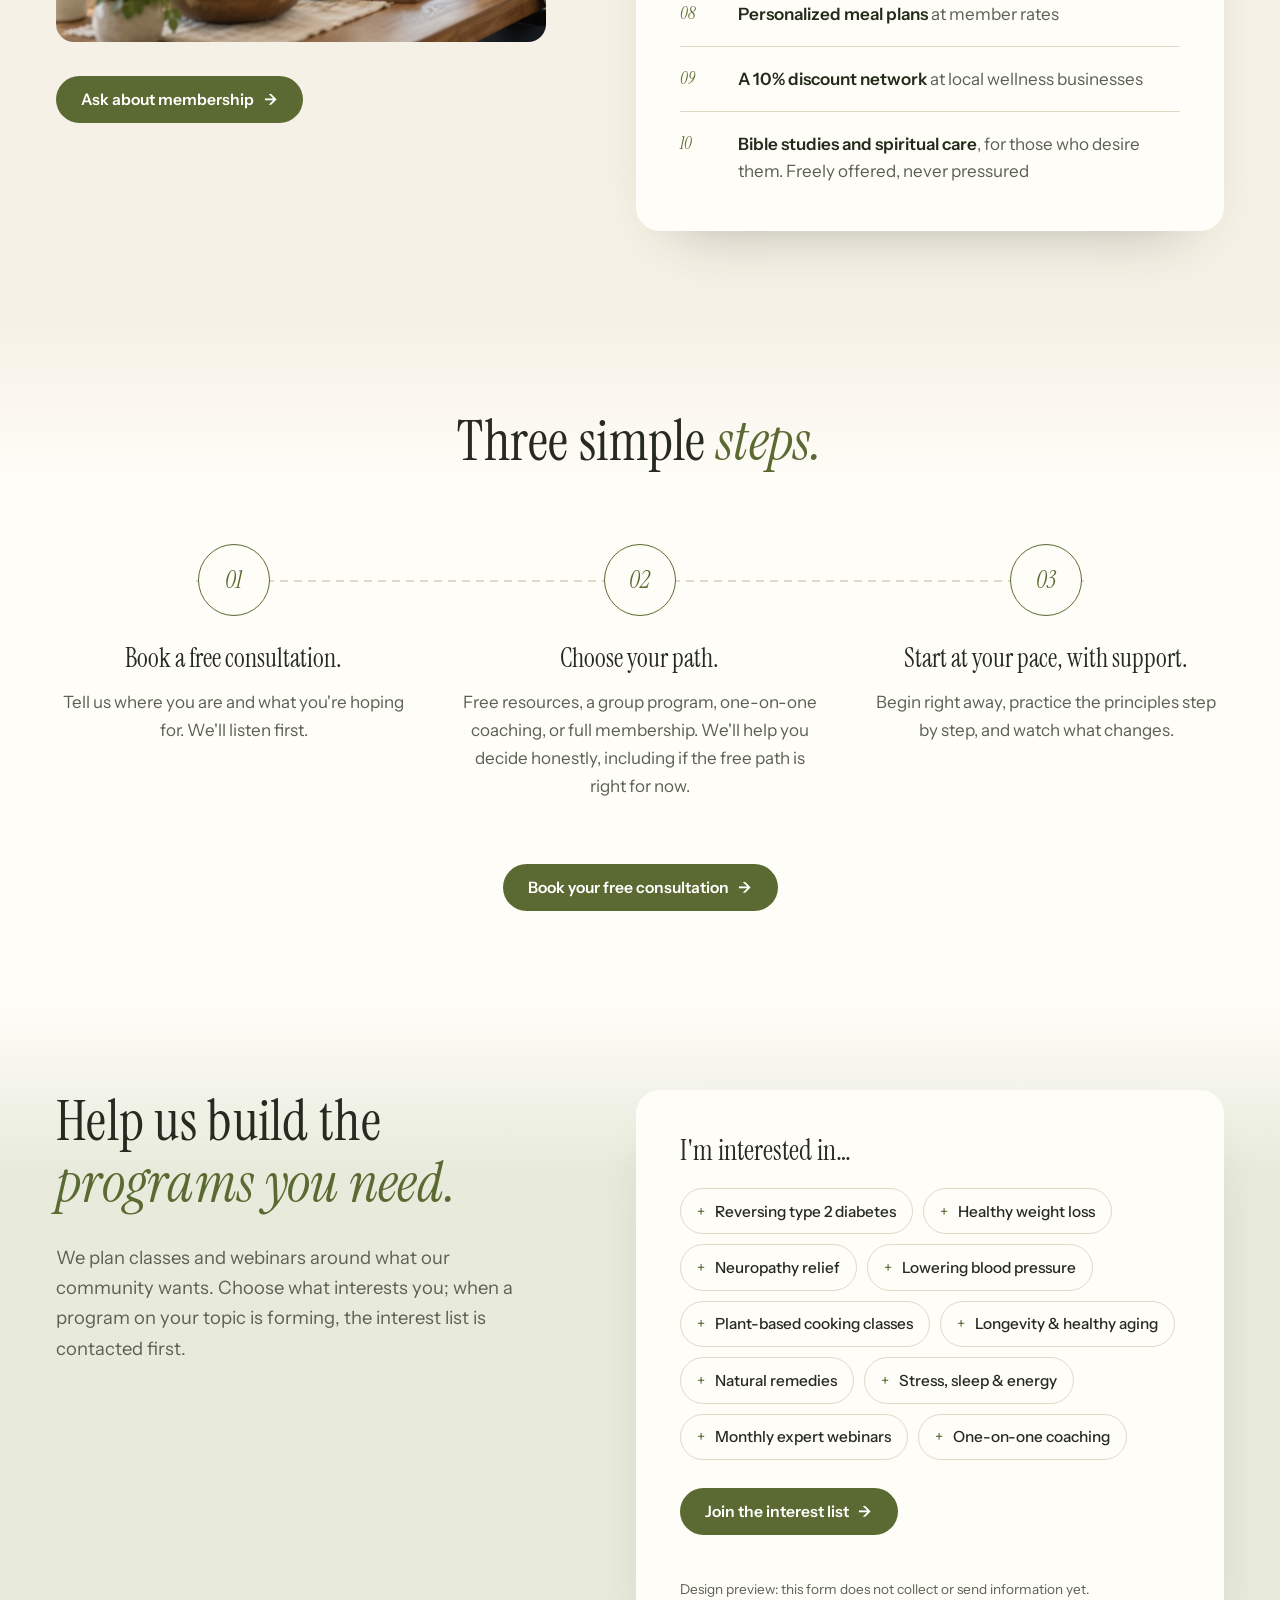
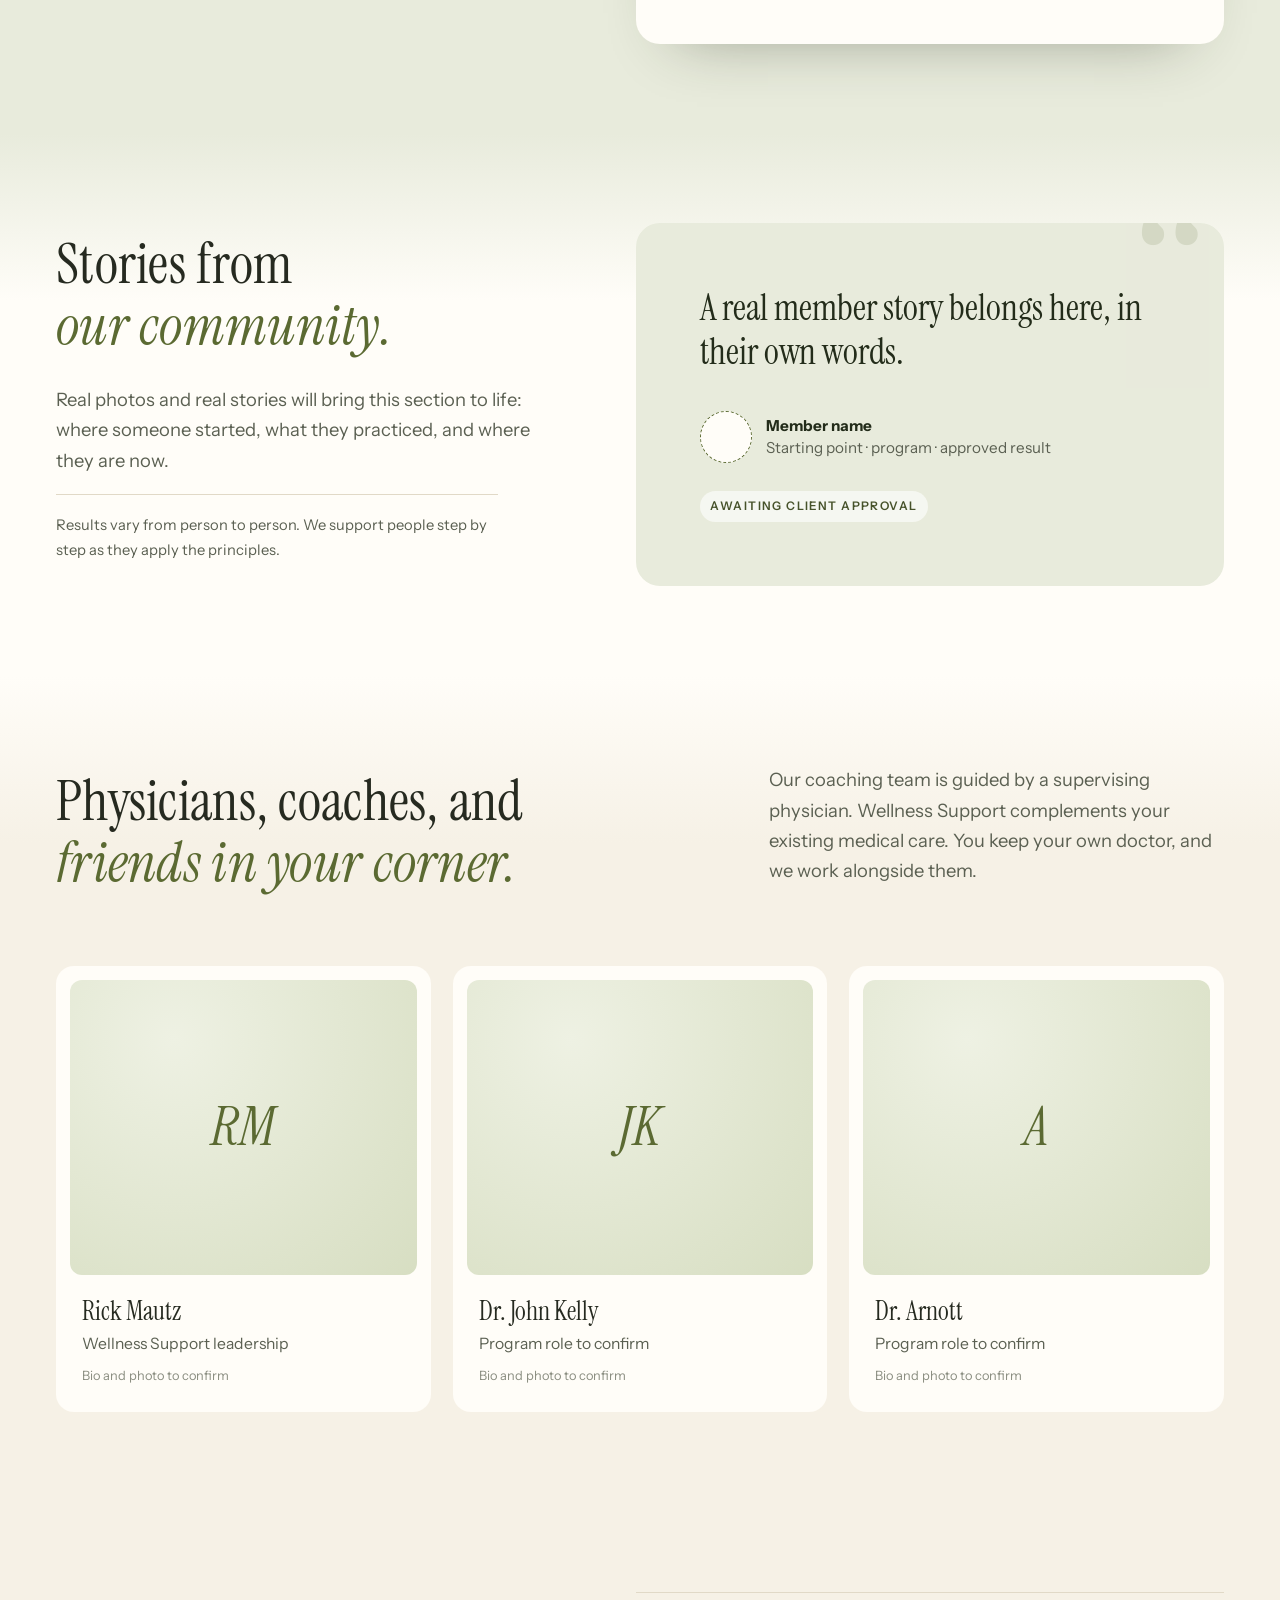
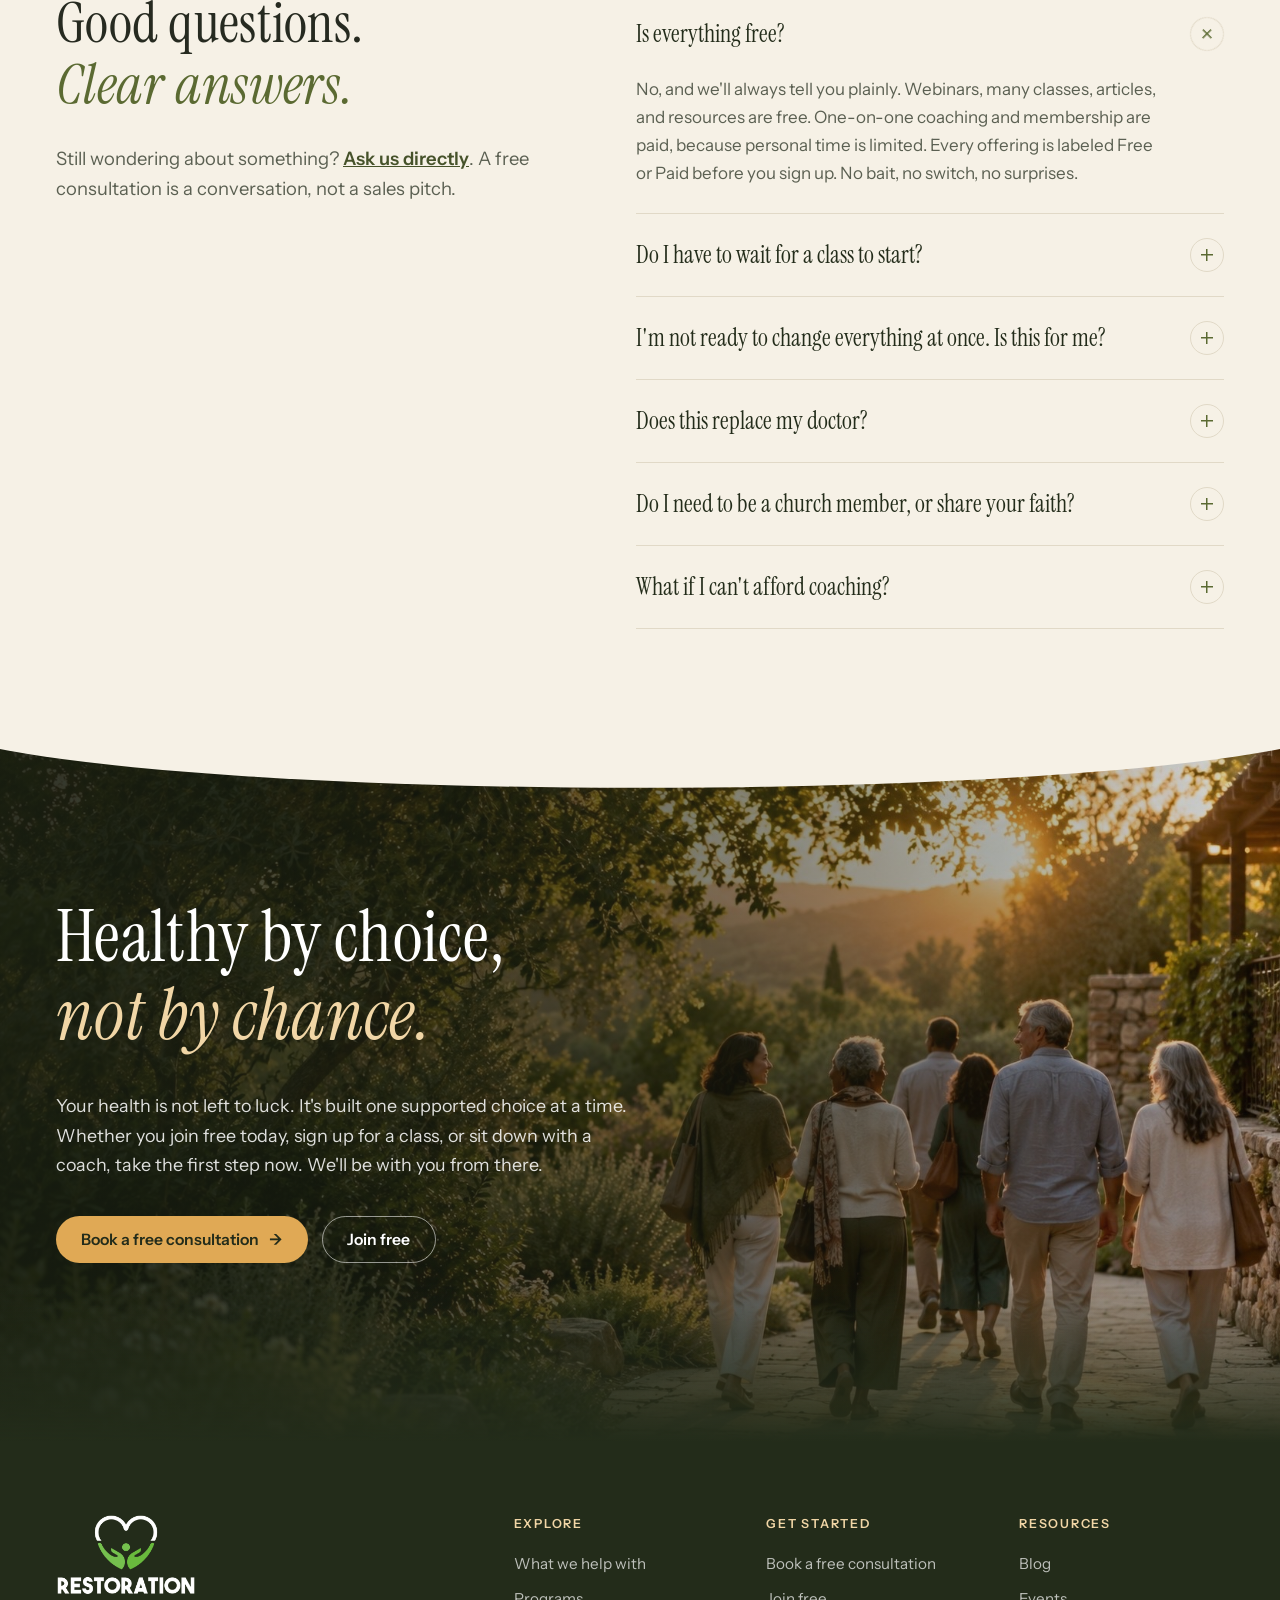
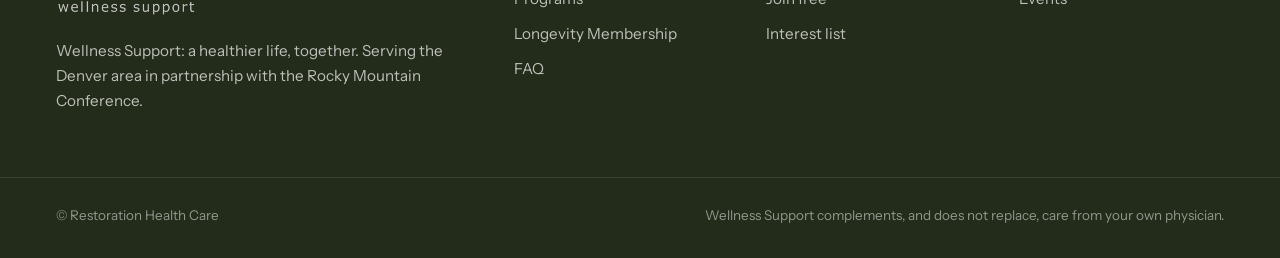
==== commit 857c843c: "Transparent logo (white lettering for dark header/footer); drop unused assets Co-Authored-By: Claude" ====
--- a/index.html
+++ b/index.html
@@ -16,7 +16,7 @@
 
   <header class="nav" id="nav">
     <div class="nav-inner">
-      <a class="nav-logo" href="#top" aria-label="Restoration Wellness Support home"><img src="assets/restoration-wellness-logo.png?v=2" alt="Restoration Wellness Support" width="520" height="375"></a>
+      <a class="nav-logo" href="#top" aria-label="Restoration Wellness Support home"><img src="assets/restoration-wellness-logo.png?v=3" alt="Restoration Wellness Support" width="520" height="378"></a>
       <nav class="nav-links" id="nav-links" aria-label="Main">
         <a href="#help">About</a>
         <a href="#paths">Programs</a>
@@ -309,7 +309,7 @@
   <footer class="footer">
     <div class="wrap footer-inner">
       <div class="footer-brand">
-        <img src="assets/restoration-wellness-logo.png?v=2" alt="Restoration Wellness Support" width="520" height="375" loading="lazy">
+        <img src="assets/restoration-wellness-logo.png?v=3" alt="Restoration Wellness Support" width="520" height="378" loading="lazy">
         <p>Wellness Support: a healthier life, together. Serving the Denver area in partnership with the Rocky Mountain Conference.</p>
       </div>
       <nav class="footer-nav" aria-label="Footer">
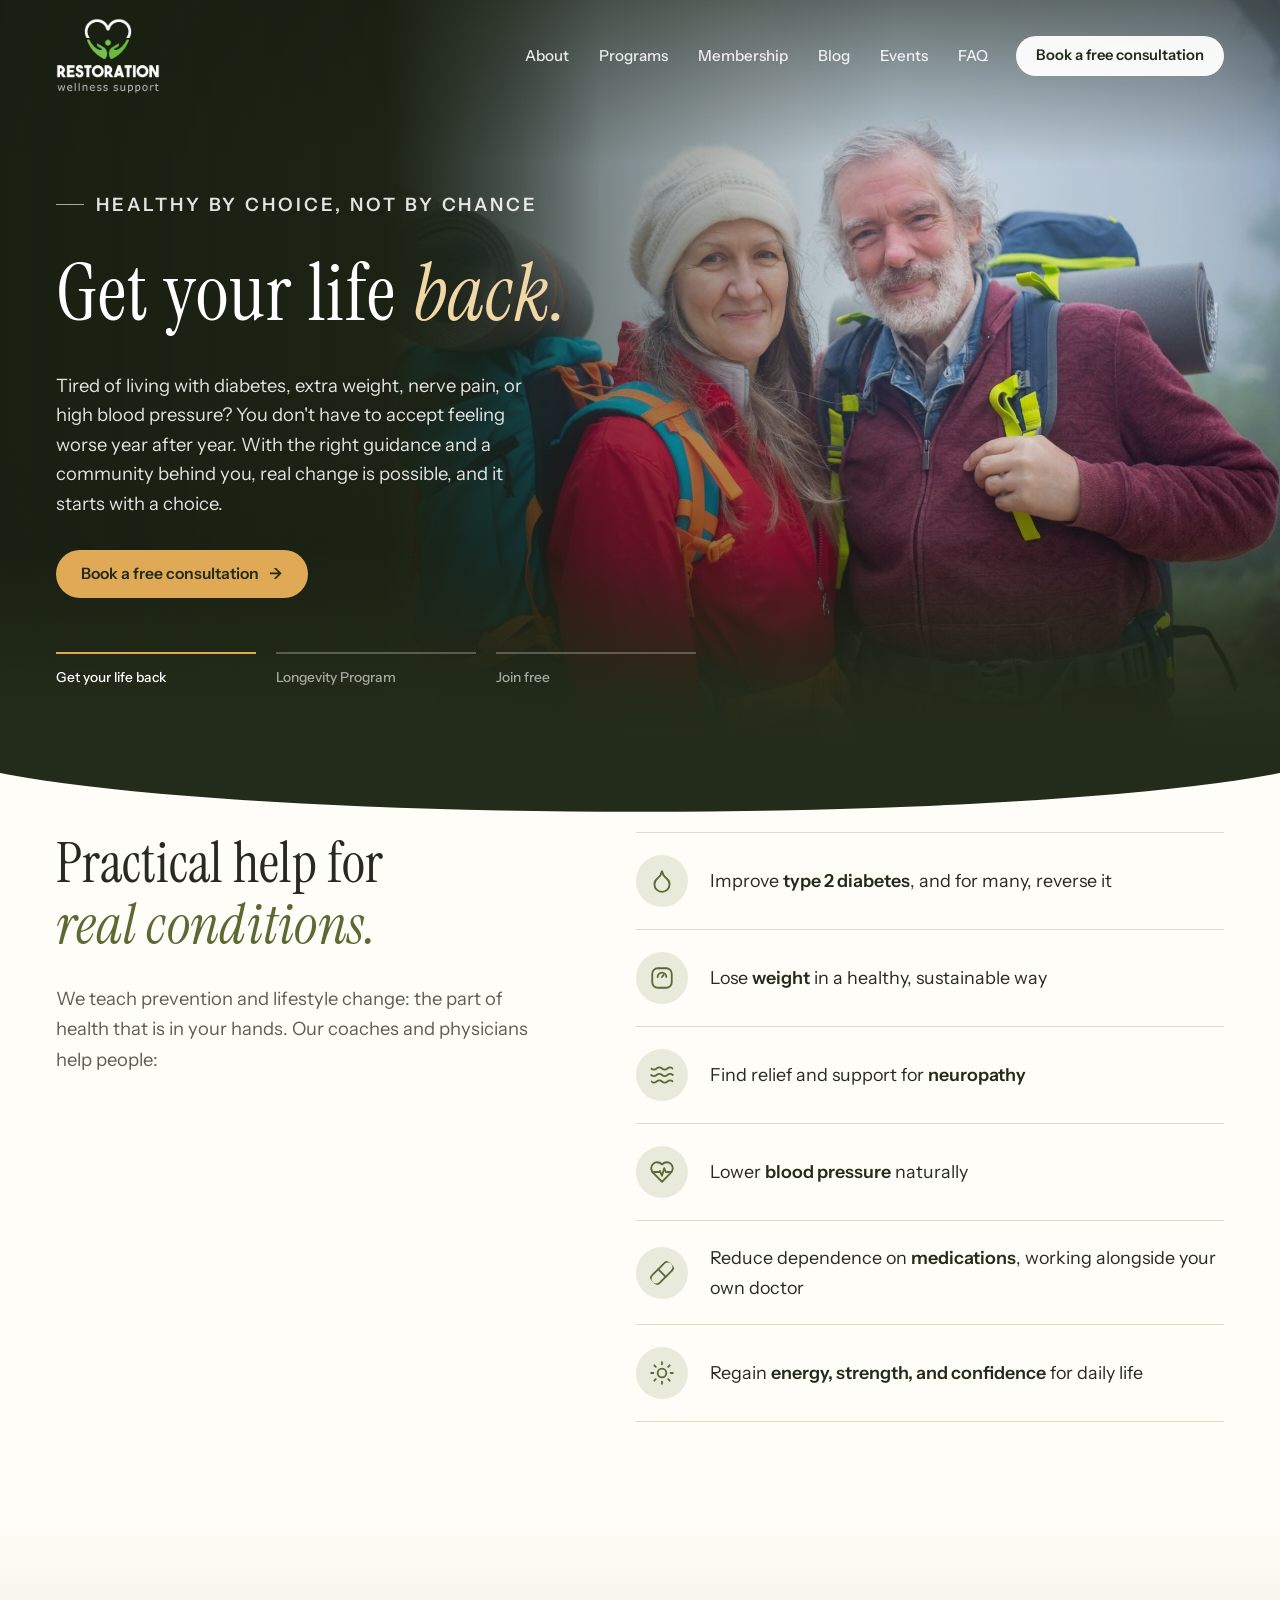
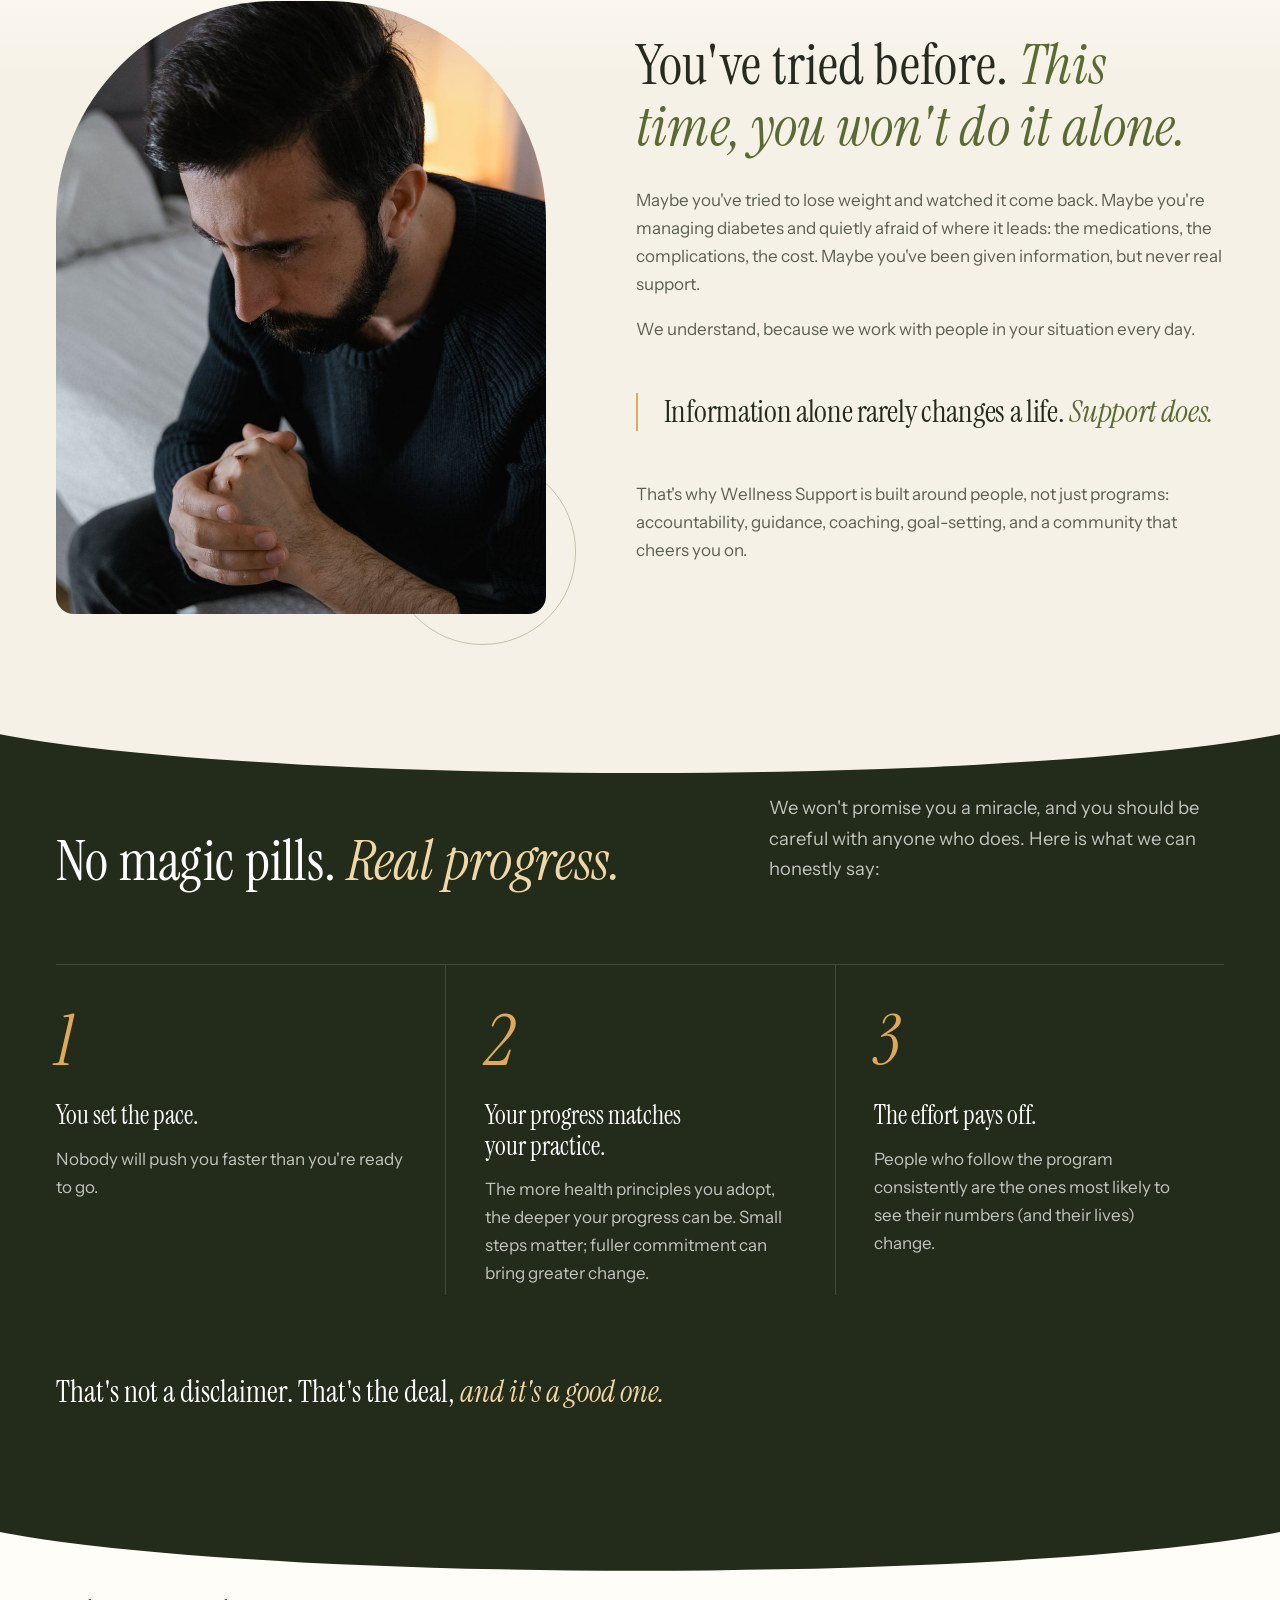
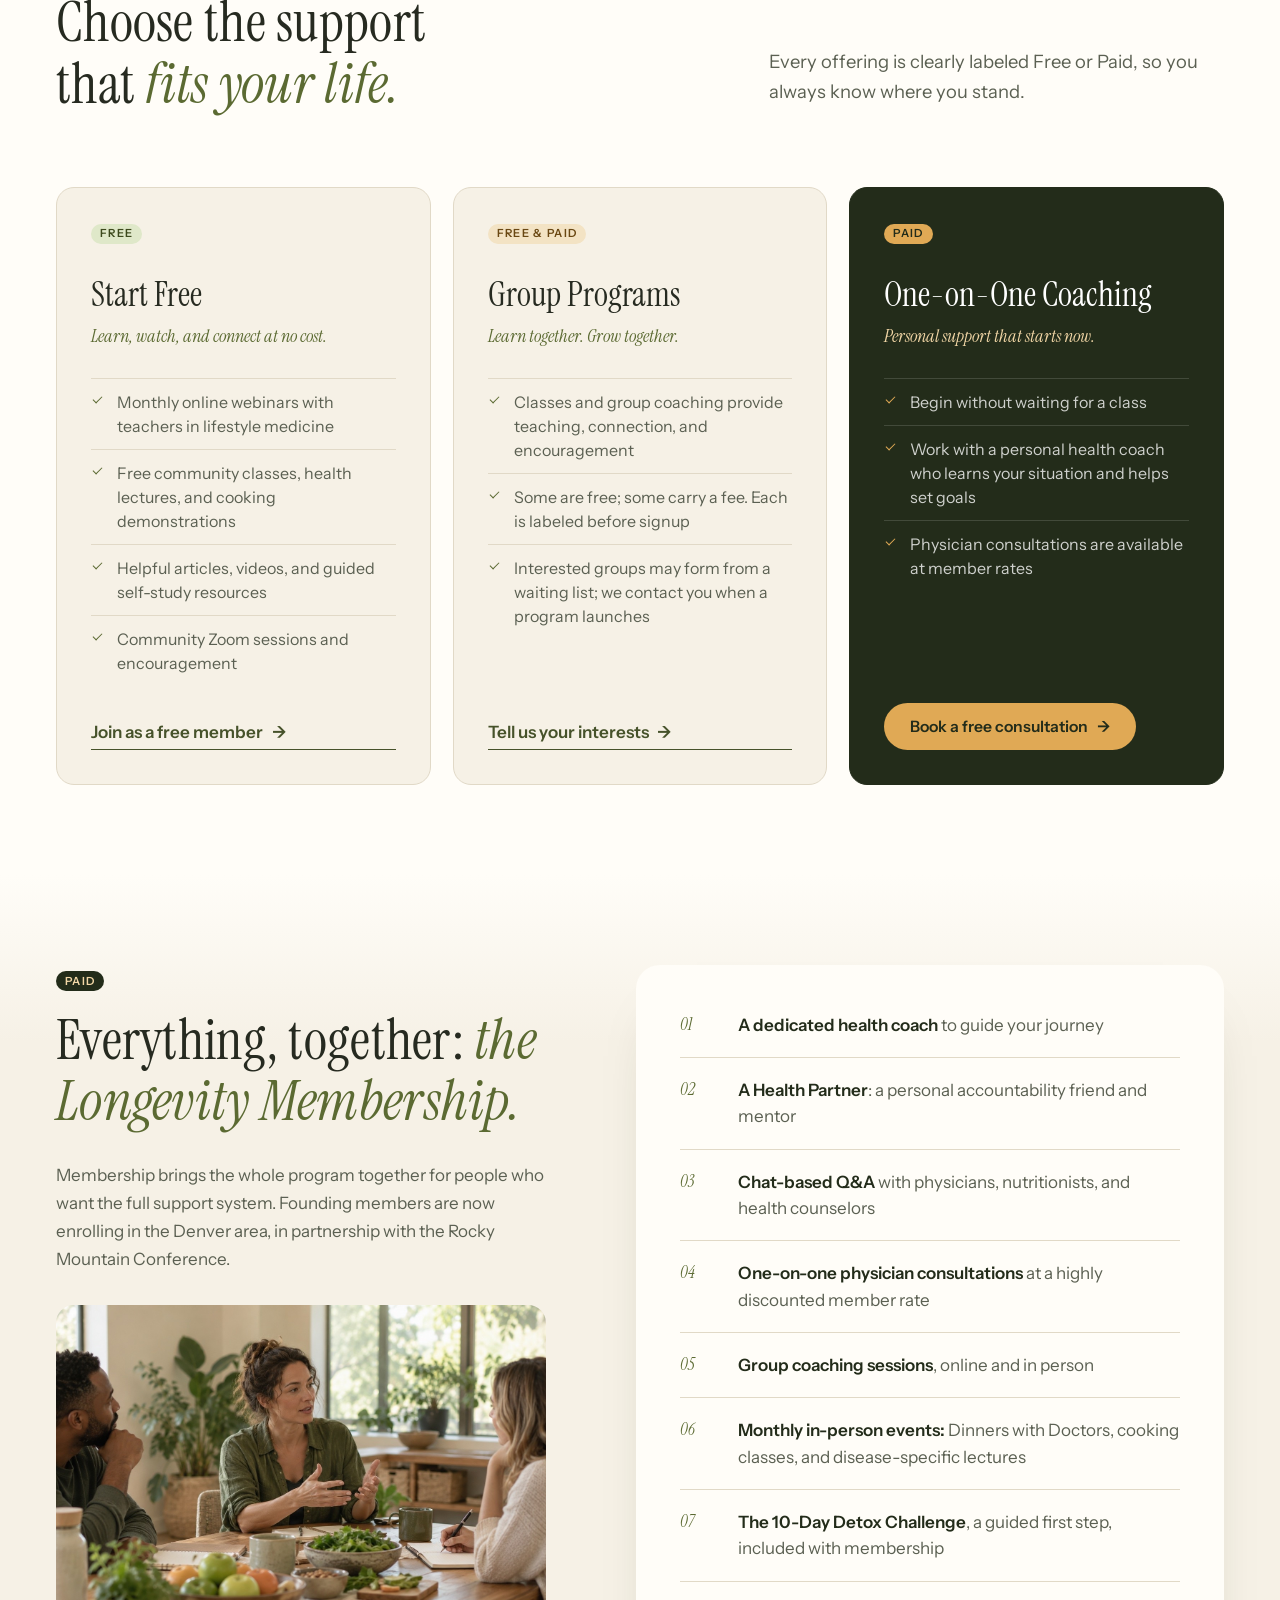
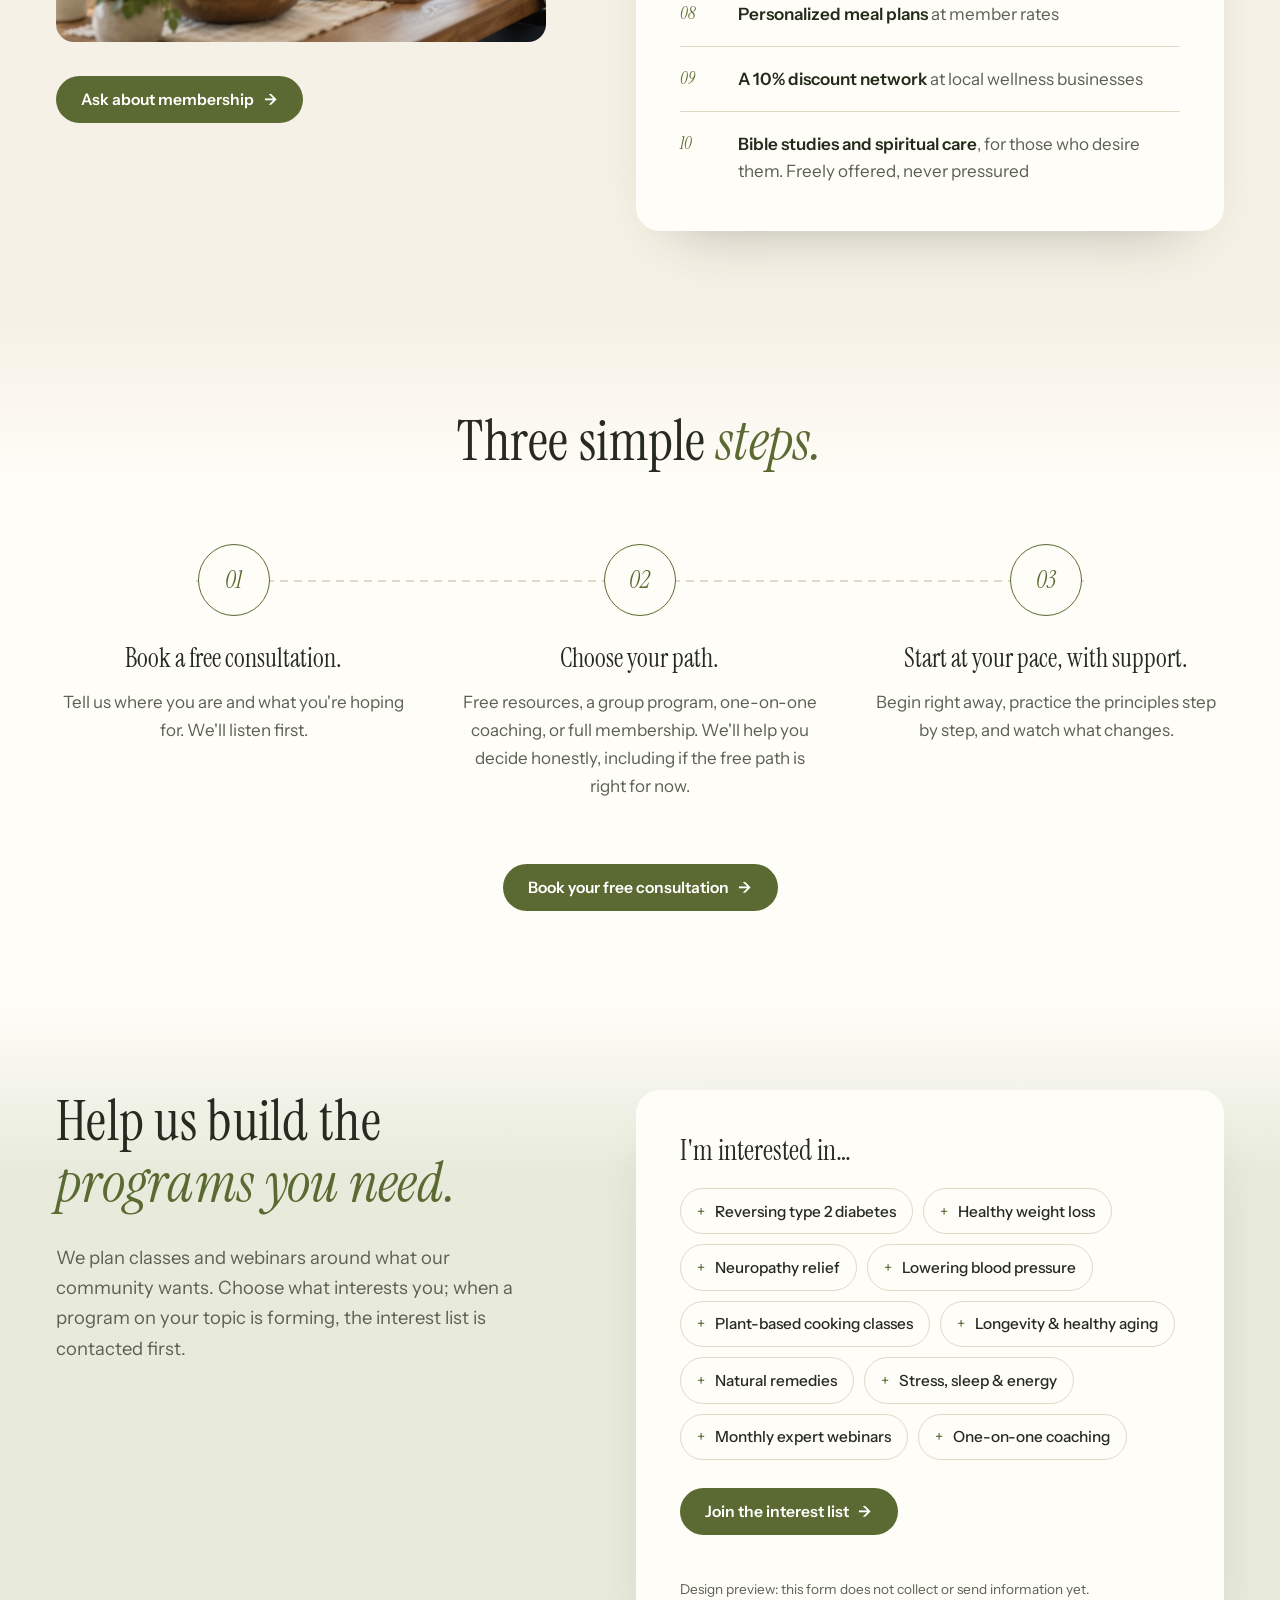
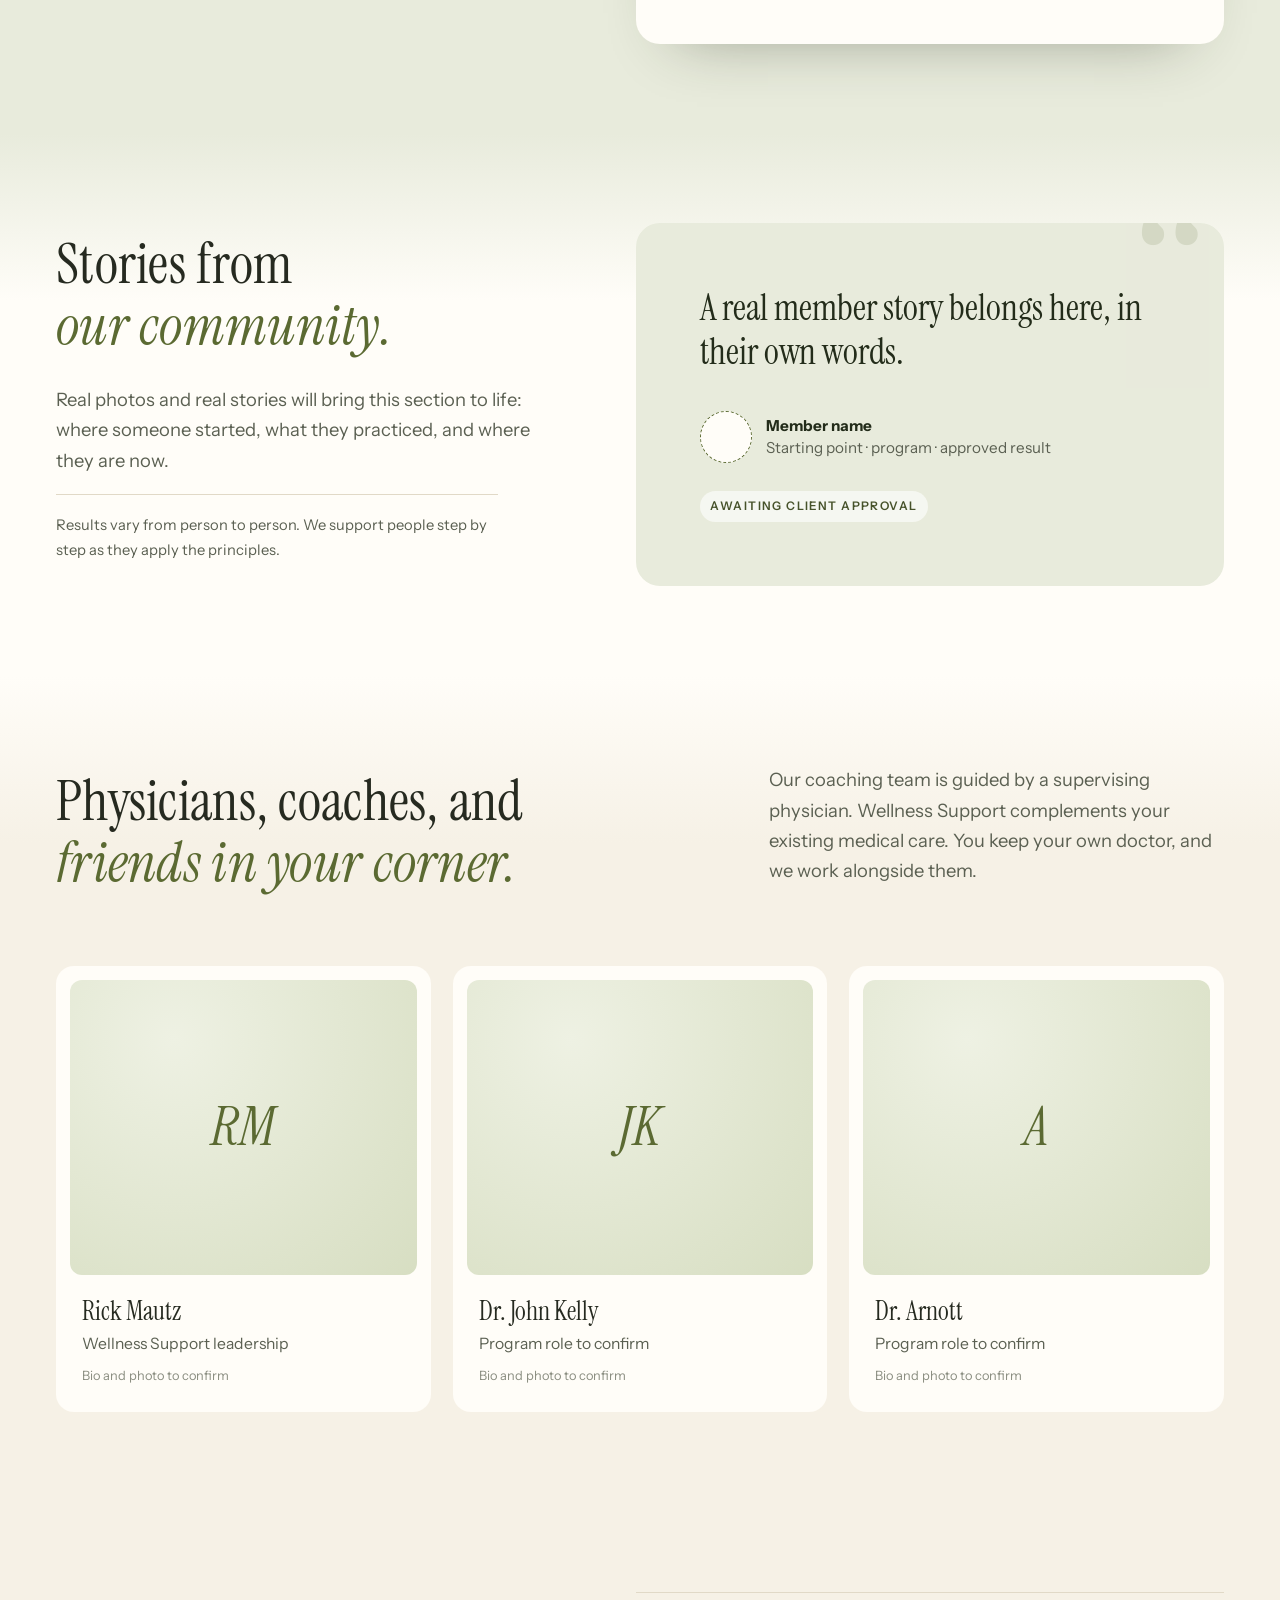
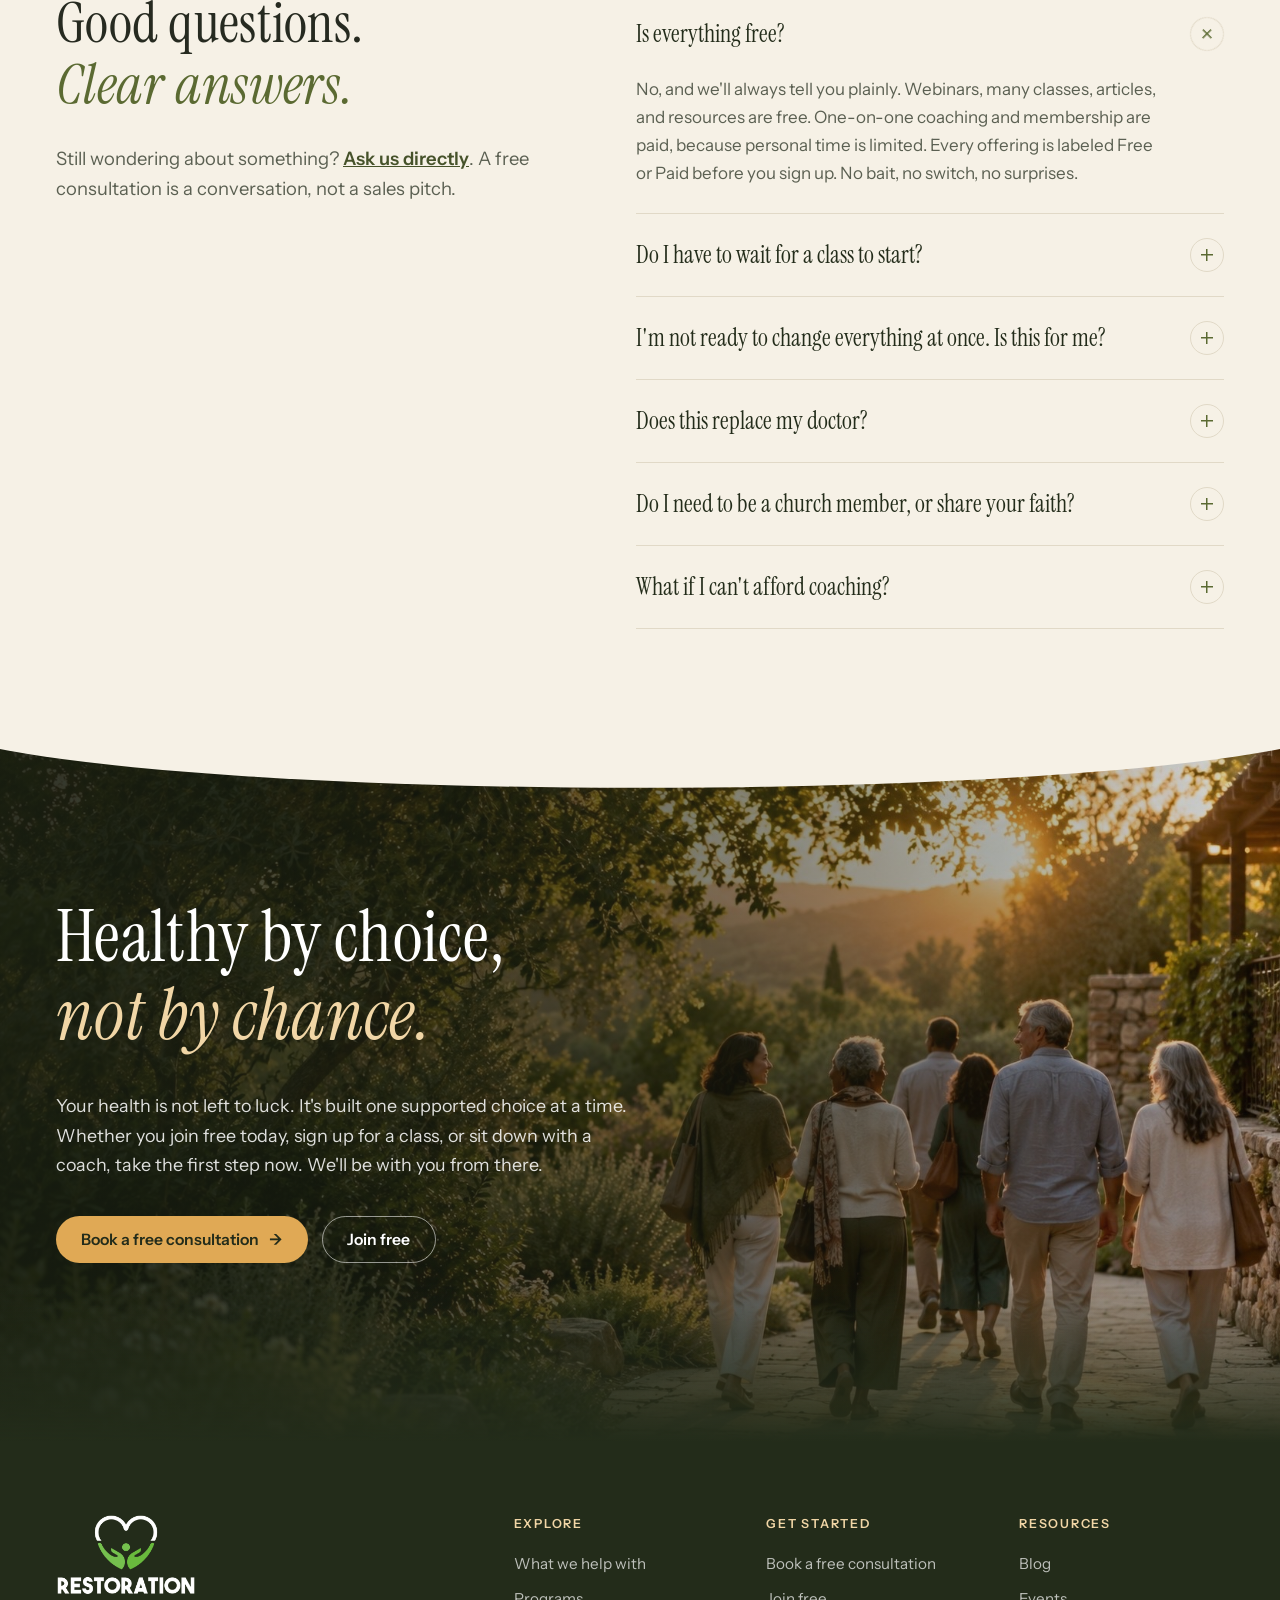
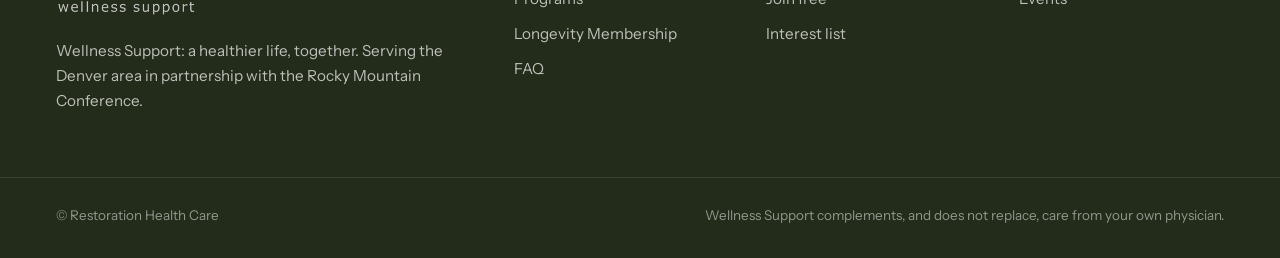
==== commit d19bfda2: "Replace generated photos with real stock photos Hero slide 1 and Events banner: real Pexels couple h" ====
--- a/index.html
+++ b/index.html
@@ -9,7 +9,7 @@
   <link rel="preconnect" href="https://fonts.googleapis.com">
   <link rel="preconnect" href="https://fonts.gstatic.com" crossorigin>
   <link rel="stylesheet" href="https://fonts.googleapis.com/css2?family=Instrument+Serif:ital@0;1&family=Instrument+Sans:wght@400;500;600&display=swap">
-  <link rel="stylesheet" href="styles.css?v=27">
+  <link rel="stylesheet" href="styles.css?v=31">
 </head>
 <body>
   <a class="skip" href="#main">Skip to content</a>
@@ -34,7 +34,7 @@
   <main id="main">
     <!-- Hero -->
     <section class="hero" id="top" aria-roledescription="carousel" aria-label="Welcome">
-      <img class="hero-img is-active" data-slide="0" src="assets/restoration-hero-v2.jpg?v=2" alt="Two adults smiling as they hike a sunlit mountain trail" fetchpriority="high">
+      <img class="hero-img hero-img-couple is-active" data-slide="0" src="assets/hero-couple.jpg?v=1" alt="An older couple smiling together on a misty hiking trail" fetchpriority="high">
       <img class="hero-img hero-img-longevity" data-slide="1" src="assets/hero-longevity.jpg?v=4" alt="Members of a Wellness Support cooking class chopping vegetables and making salad together">
       <img class="hero-img hero-img-community" data-slide="2" src="assets/hero-community.jpg?v=4" alt="A group of people sitting together in a circle on a sunny park lawn">
       <div class="hero-shade"></div>
@@ -88,7 +88,7 @@
     <section class="section section-cream" style="--from: var(--paper)">
       <div class="wrap empathy">
         <figure class="empathy-photo reveal">
-          <img src="assets/restoration-family-v2.jpg?v=2" alt="Three generations of a family enjoying time together outdoors" loading="lazy">
+          <img src="assets/tried-before.jpg?v=1" alt="A man sitting on the edge of his bed, hands clasped, looking discouraged" loading="lazy">
         </figure>
         <div class="empathy-copy reveal">
           <h2>You've tried before. <em>This time, you won't do it alone.</em></h2>
--- a/styles.css
+++ b/styles.css
@@ -133,6 +133,11 @@
 .hero-img { position: absolute; inset: 0; width: 100%; height: 100%; object-fit: cover; object-position: 92% 40%; opacity: 0; transition: opacity 1.2s var(--ease); }
 .hero-img.is-active { opacity: 1; }
 /* The client's own cooking-class photo: show the cooks on the right two-thirds, fading in from the text side. */
+.hero-img-couple {
+  left: 30%; width: 70%; object-position: 60% 35%;
+  -webkit-mask-image: linear-gradient(to right, transparent 0, rgba(0,0,0,.5) 10%, #000 24%);
+          mask-image: linear-gradient(to right, transparent 0, rgba(0,0,0,.5) 10%, #000 24%);
+}
 .hero-img-longevity {
   left: 30%; width: 70%; object-position: 62% 50%;
   -webkit-mask-image: linear-gradient(to right, transparent 0, rgba(0,0,0,.5) 10%, #000 24%);
@@ -217,7 +222,7 @@
 /* Empathy */
 .empathy { display: grid; grid-template-columns: minmax(0, 5fr) minmax(0, 6fr); gap: clamp(40px, 7vw, 104px); align-items: center; }
 .empathy-photo { position: relative; }
-.empathy-photo img { width: 100%; aspect-ratio: 4 / 5; object-fit: cover; border-radius: 220px 220px var(--radius) var(--radius); }
+.empathy-photo img { width: 100%; aspect-ratio: 4 / 5; object-fit: cover; object-position: 50% 40%; border-radius: 220px 220px var(--radius) var(--radius); }
 .empathy-photo::after { content: ""; position: absolute; width: 38%; aspect-ratio: 1; right: -6%; bottom: -5%; border-radius: 50%; border: 1.5px solid var(--olive); opacity: .35; z-index: -1; }
 .empathy-photo { isolation: isolate; }
 .empathy-copy p { color: var(--muted); }
@@ -454,6 +459,7 @@
   body { font-size: 1.02rem; }
   .hero { min-height: 100svh; }
   .hero-img { object-position: 70% 40%; }
+  .hero-img-couple { left: 0; width: 100%; -webkit-mask-image: none; mask-image: none; object-position: 50% 30%; }
   .hero-img-longevity { left: 0; width: 100%; -webkit-mask-image: none; mask-image: none; object-position: 58% 50%; }
   .hero-img-community { left: 0; width: 100%; aspect-ratio: auto; -webkit-mask-image: none; mask-image: none; object-position: 62% 50%; }
   .hero-shade { background: linear-gradient(0deg, rgba(24,30,17,.95) 0%, rgba(24,30,17,.75) 50%, rgba(24,30,17,.25) 100%); }
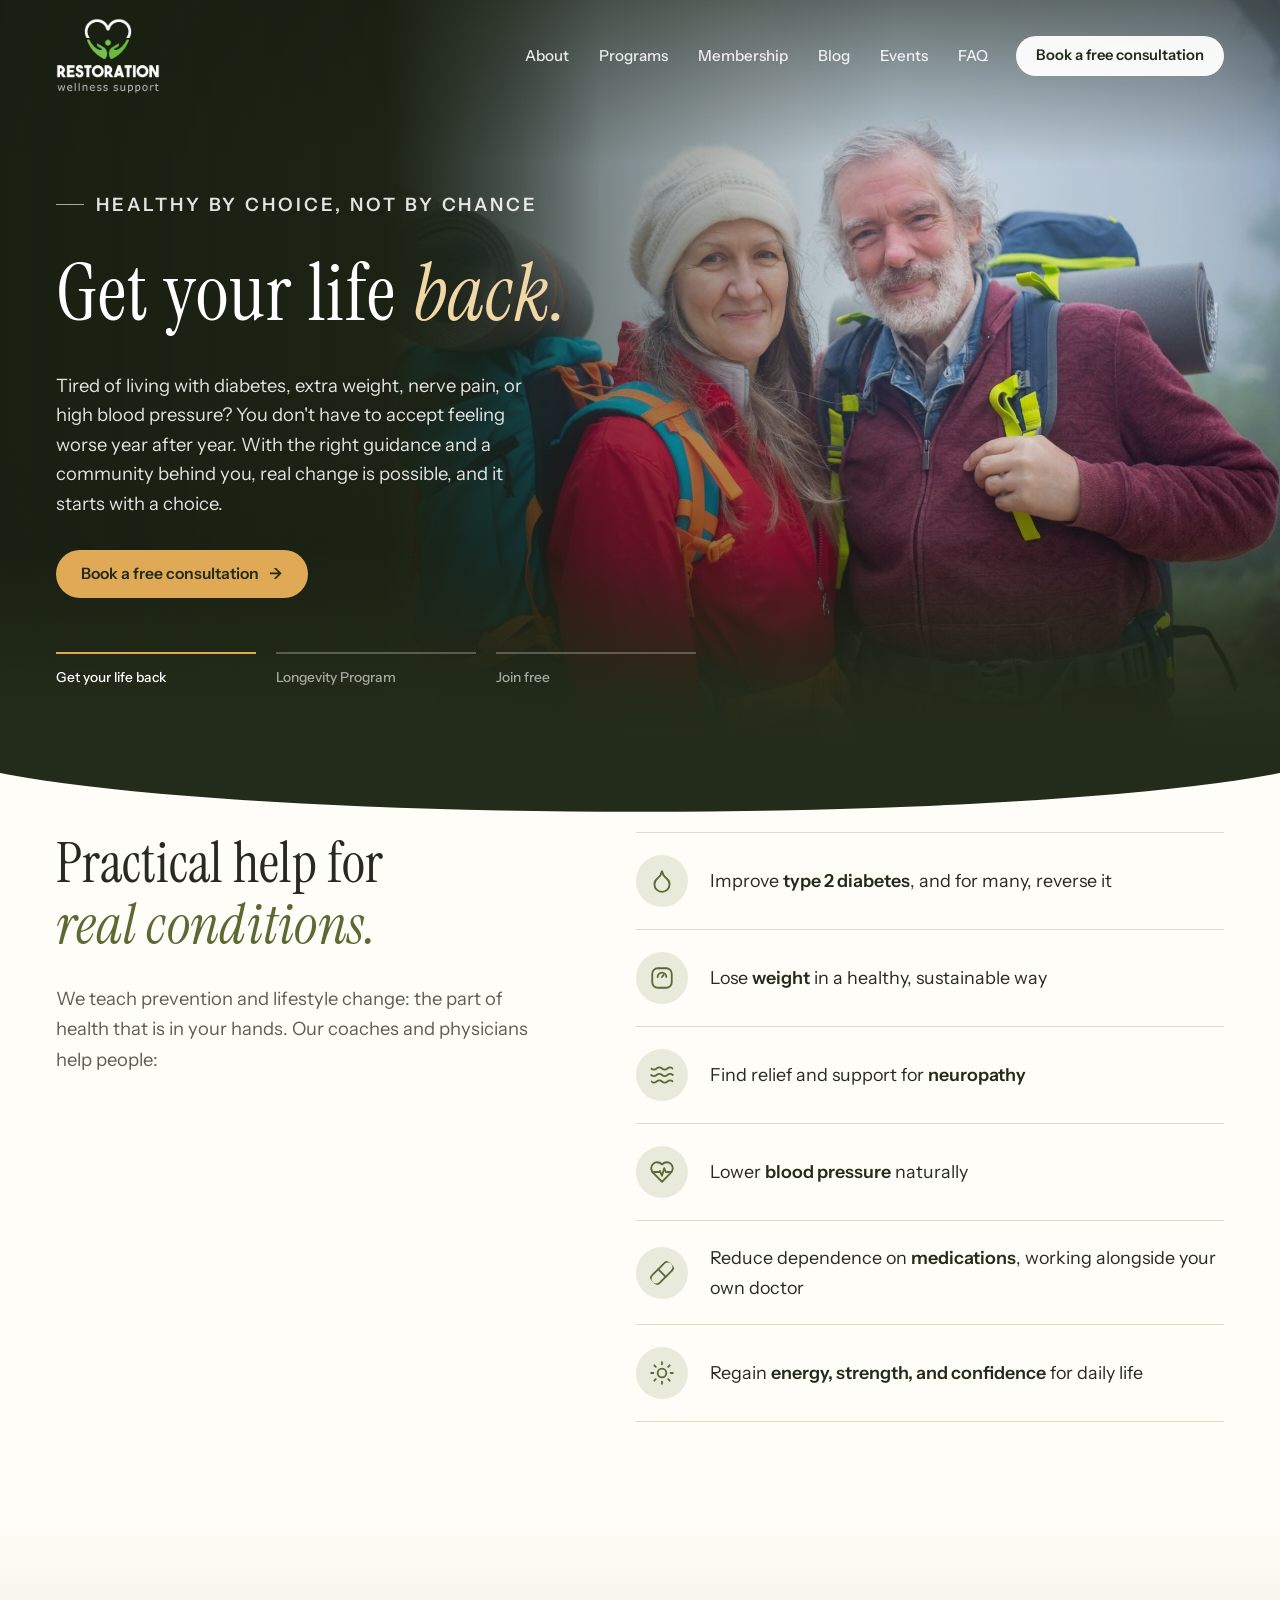
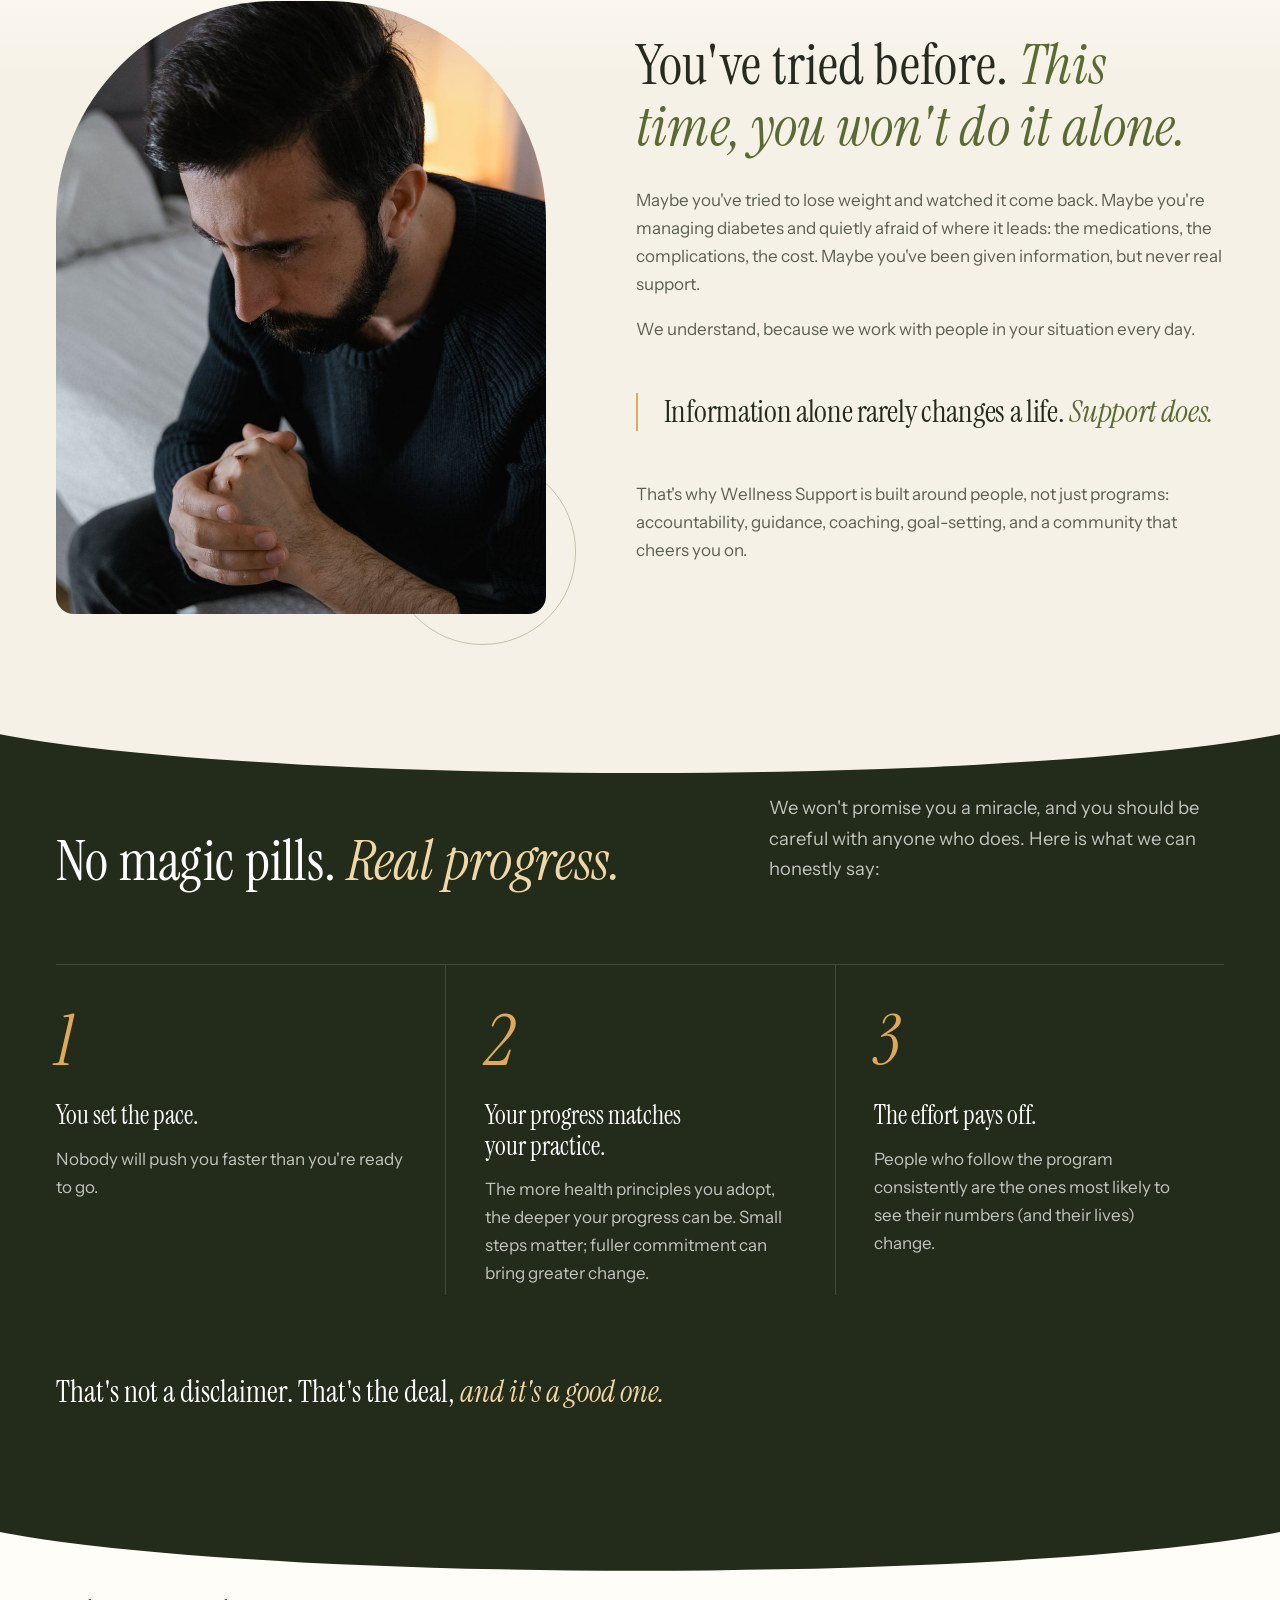
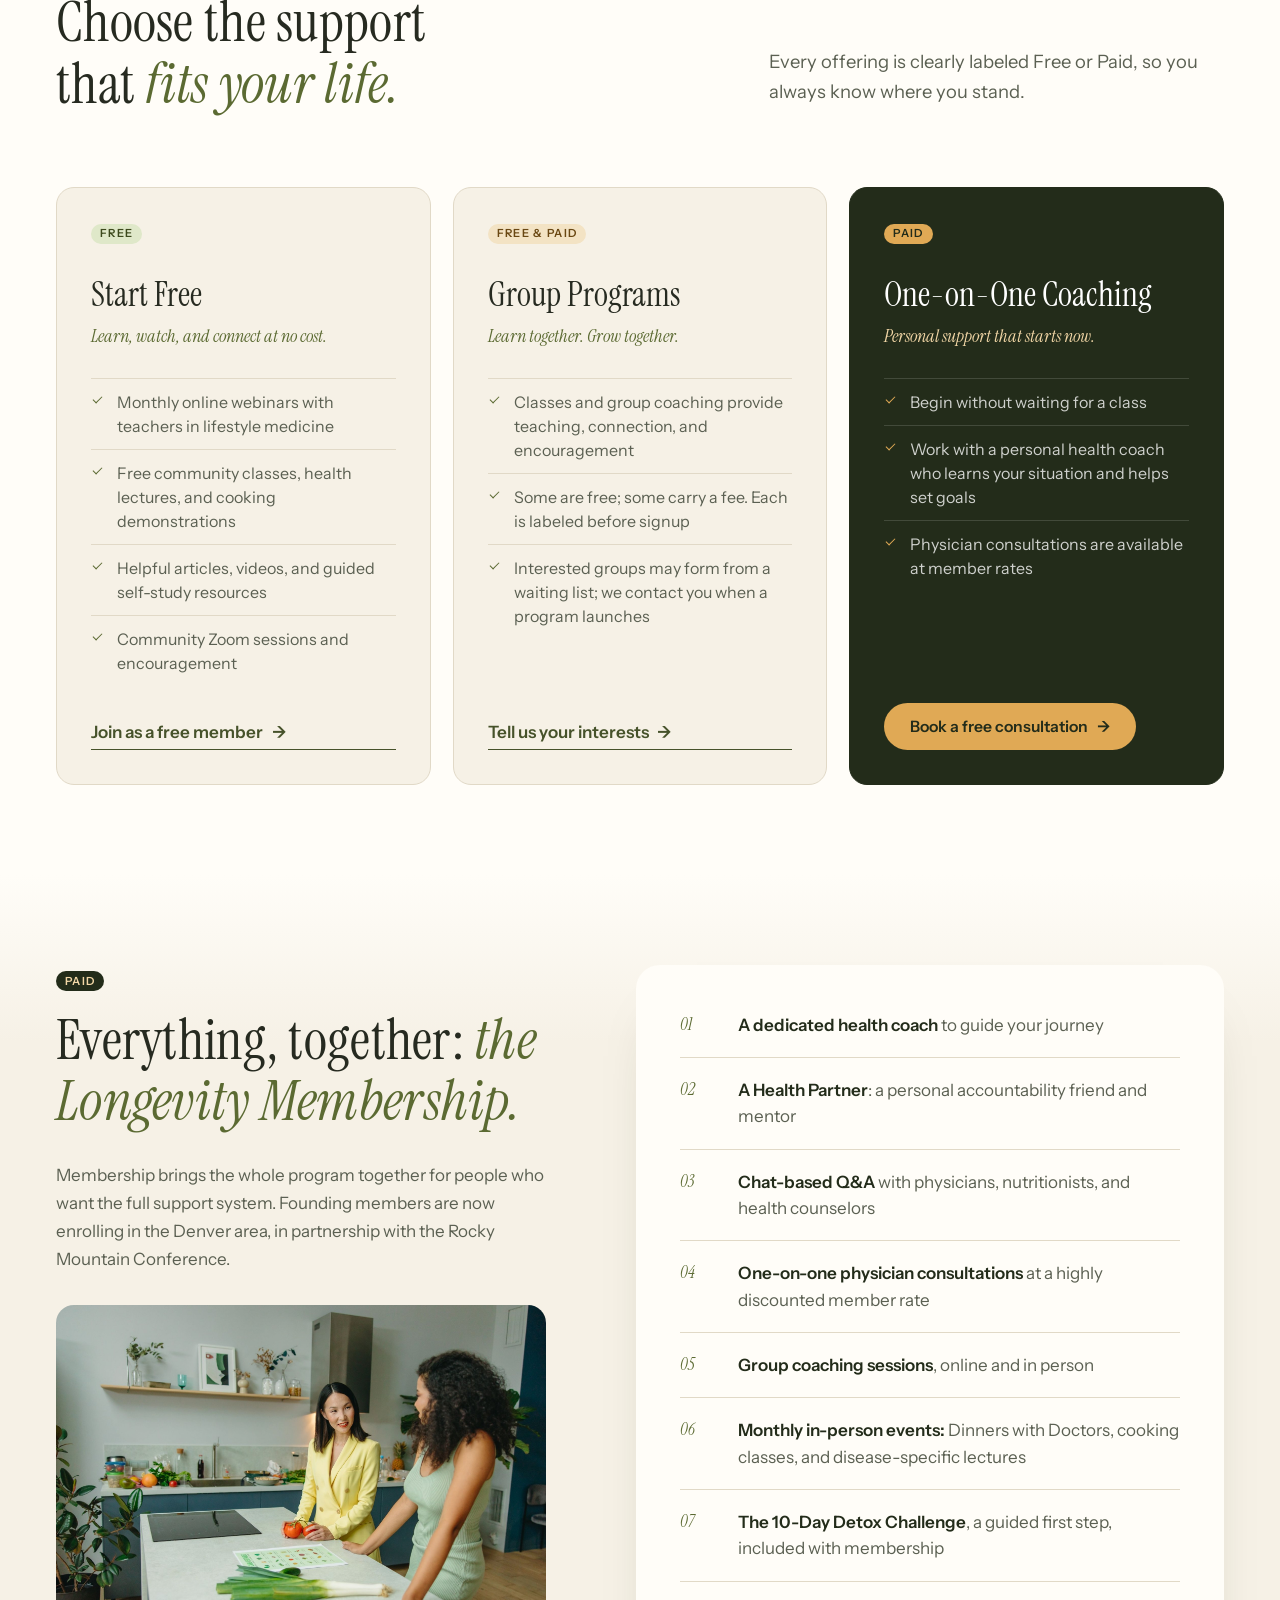
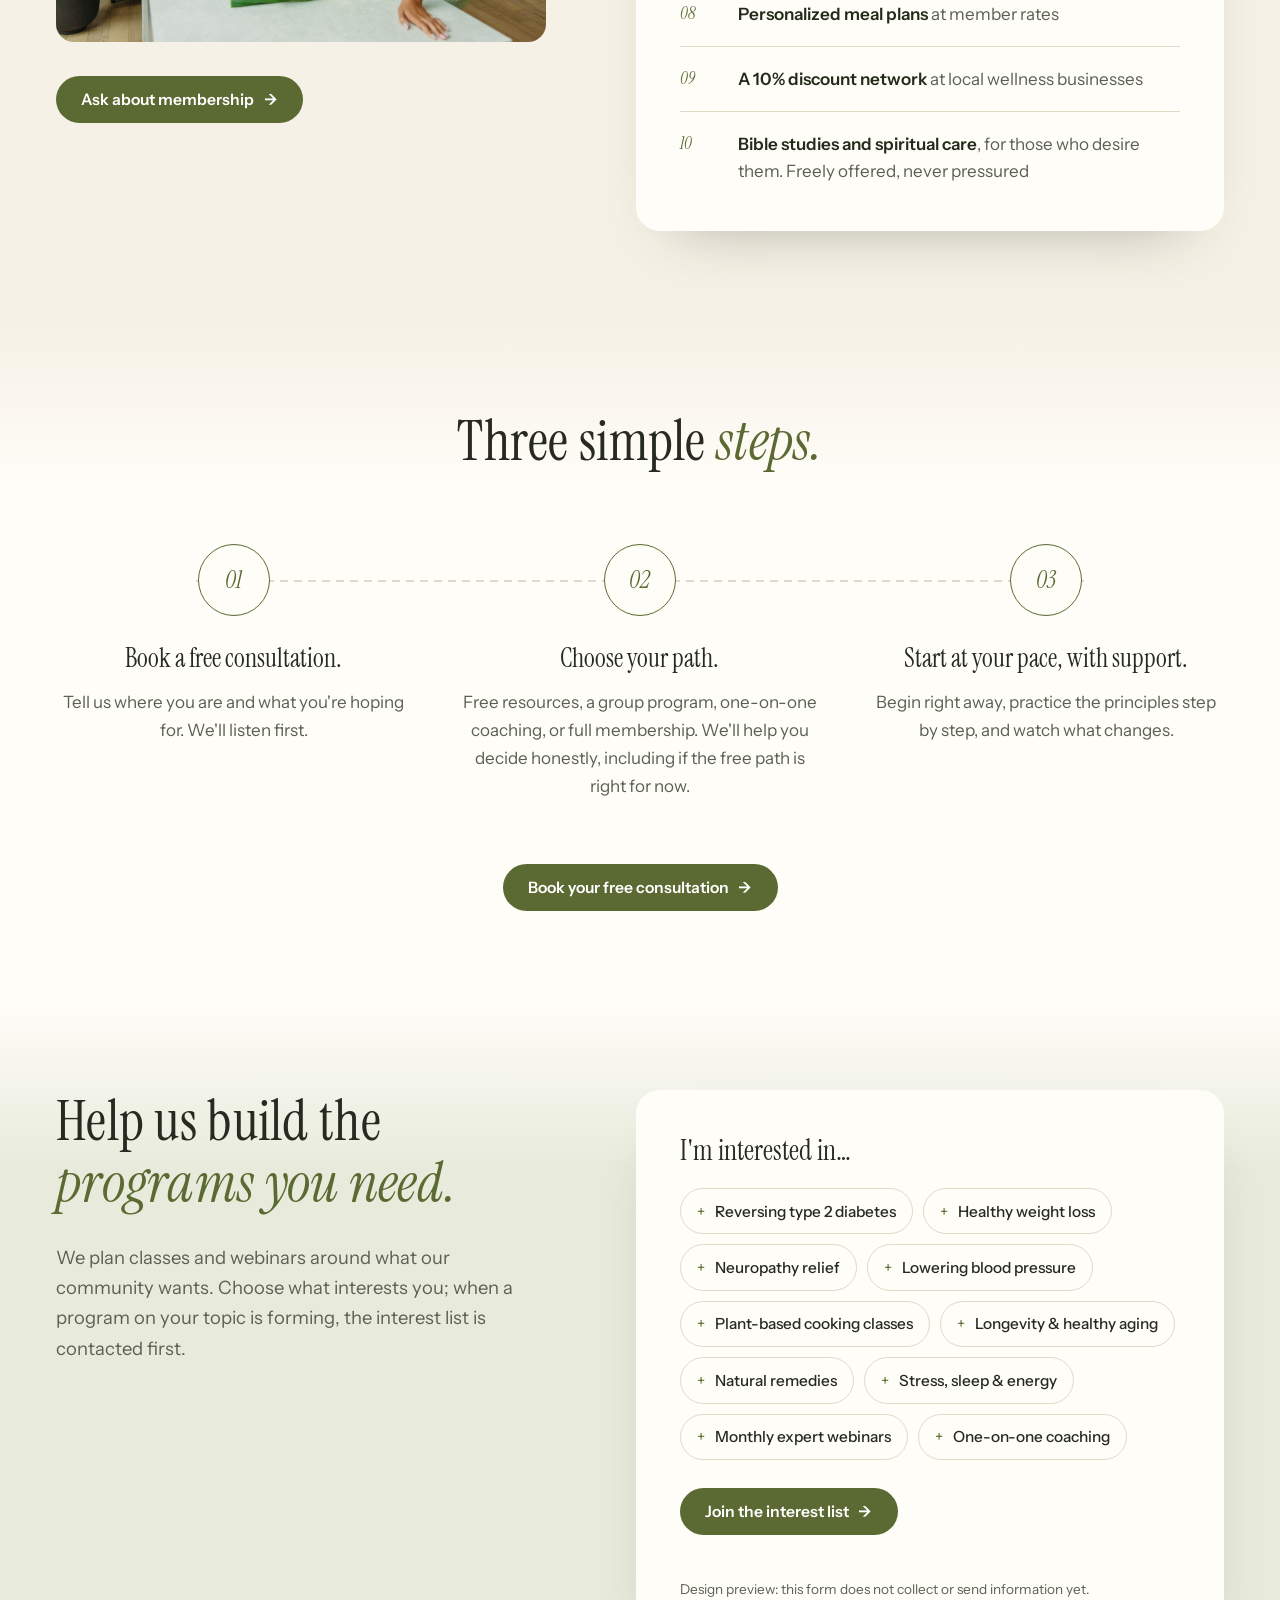
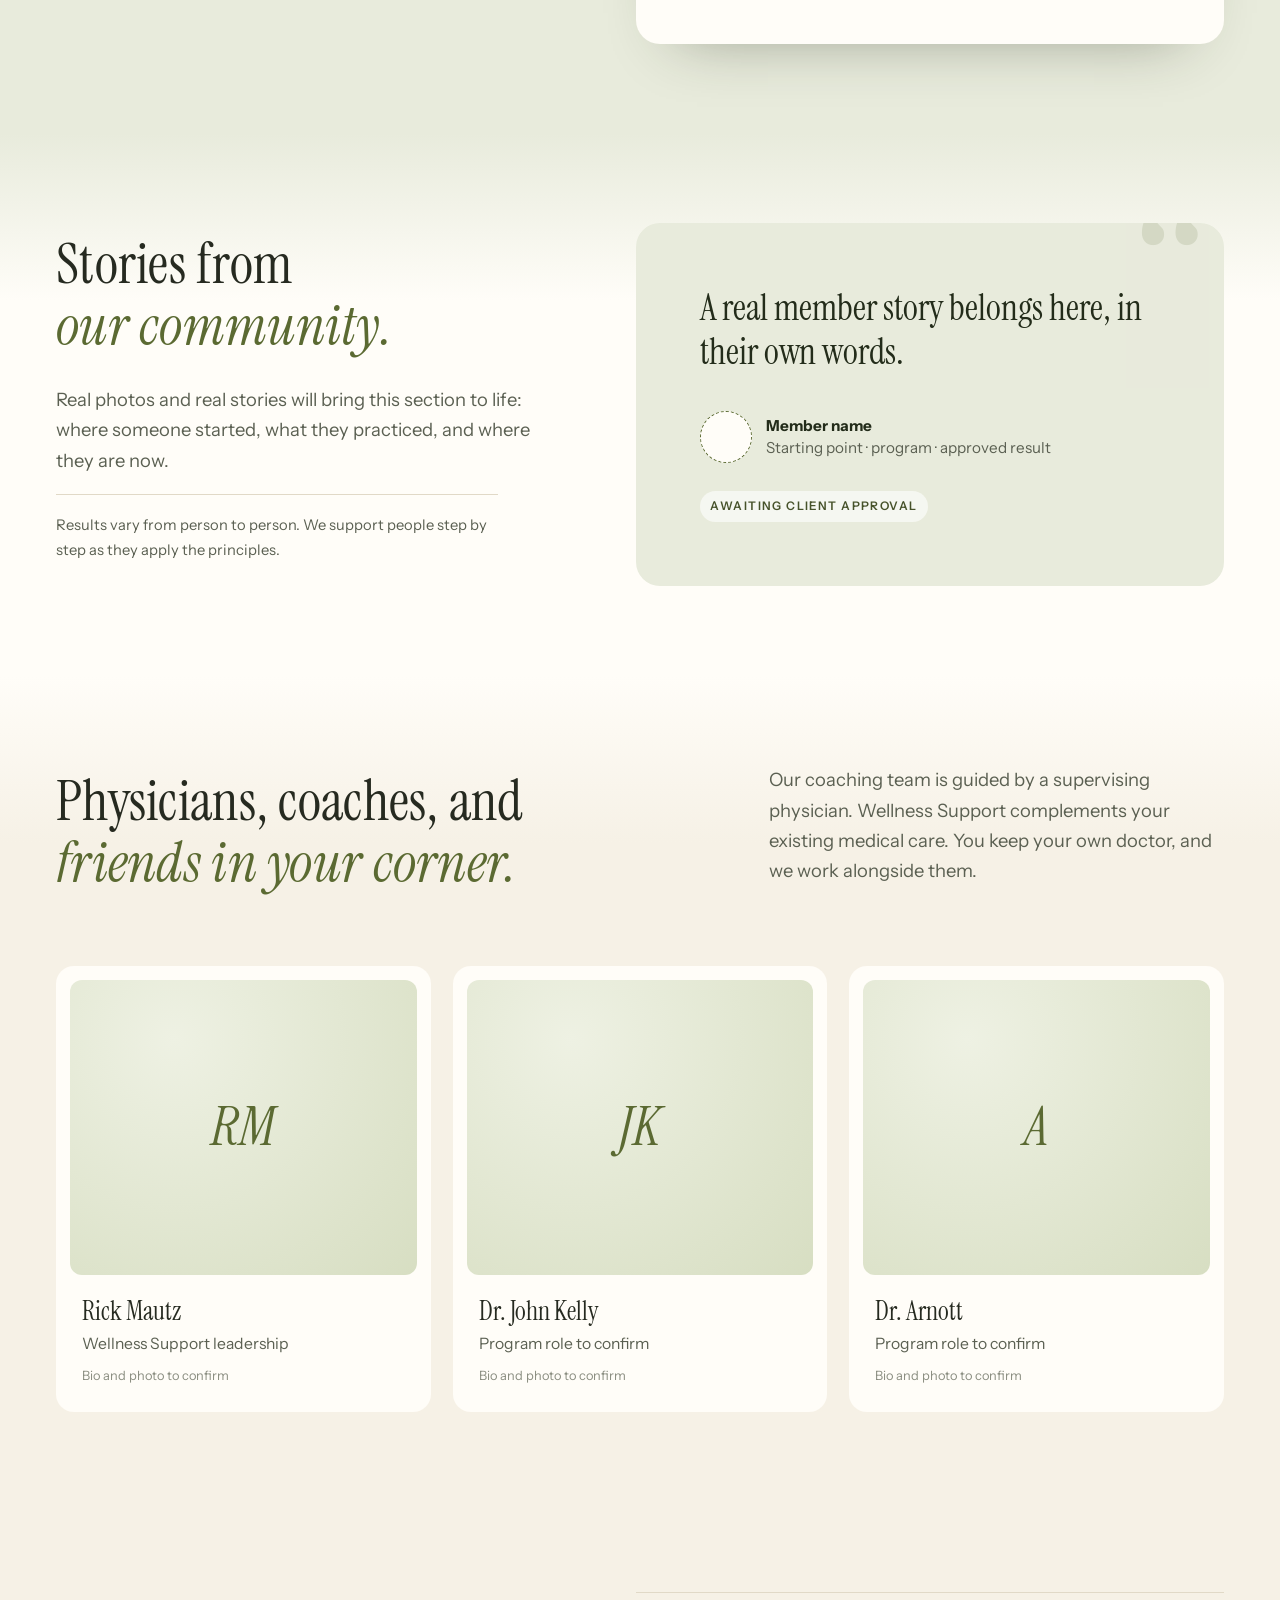
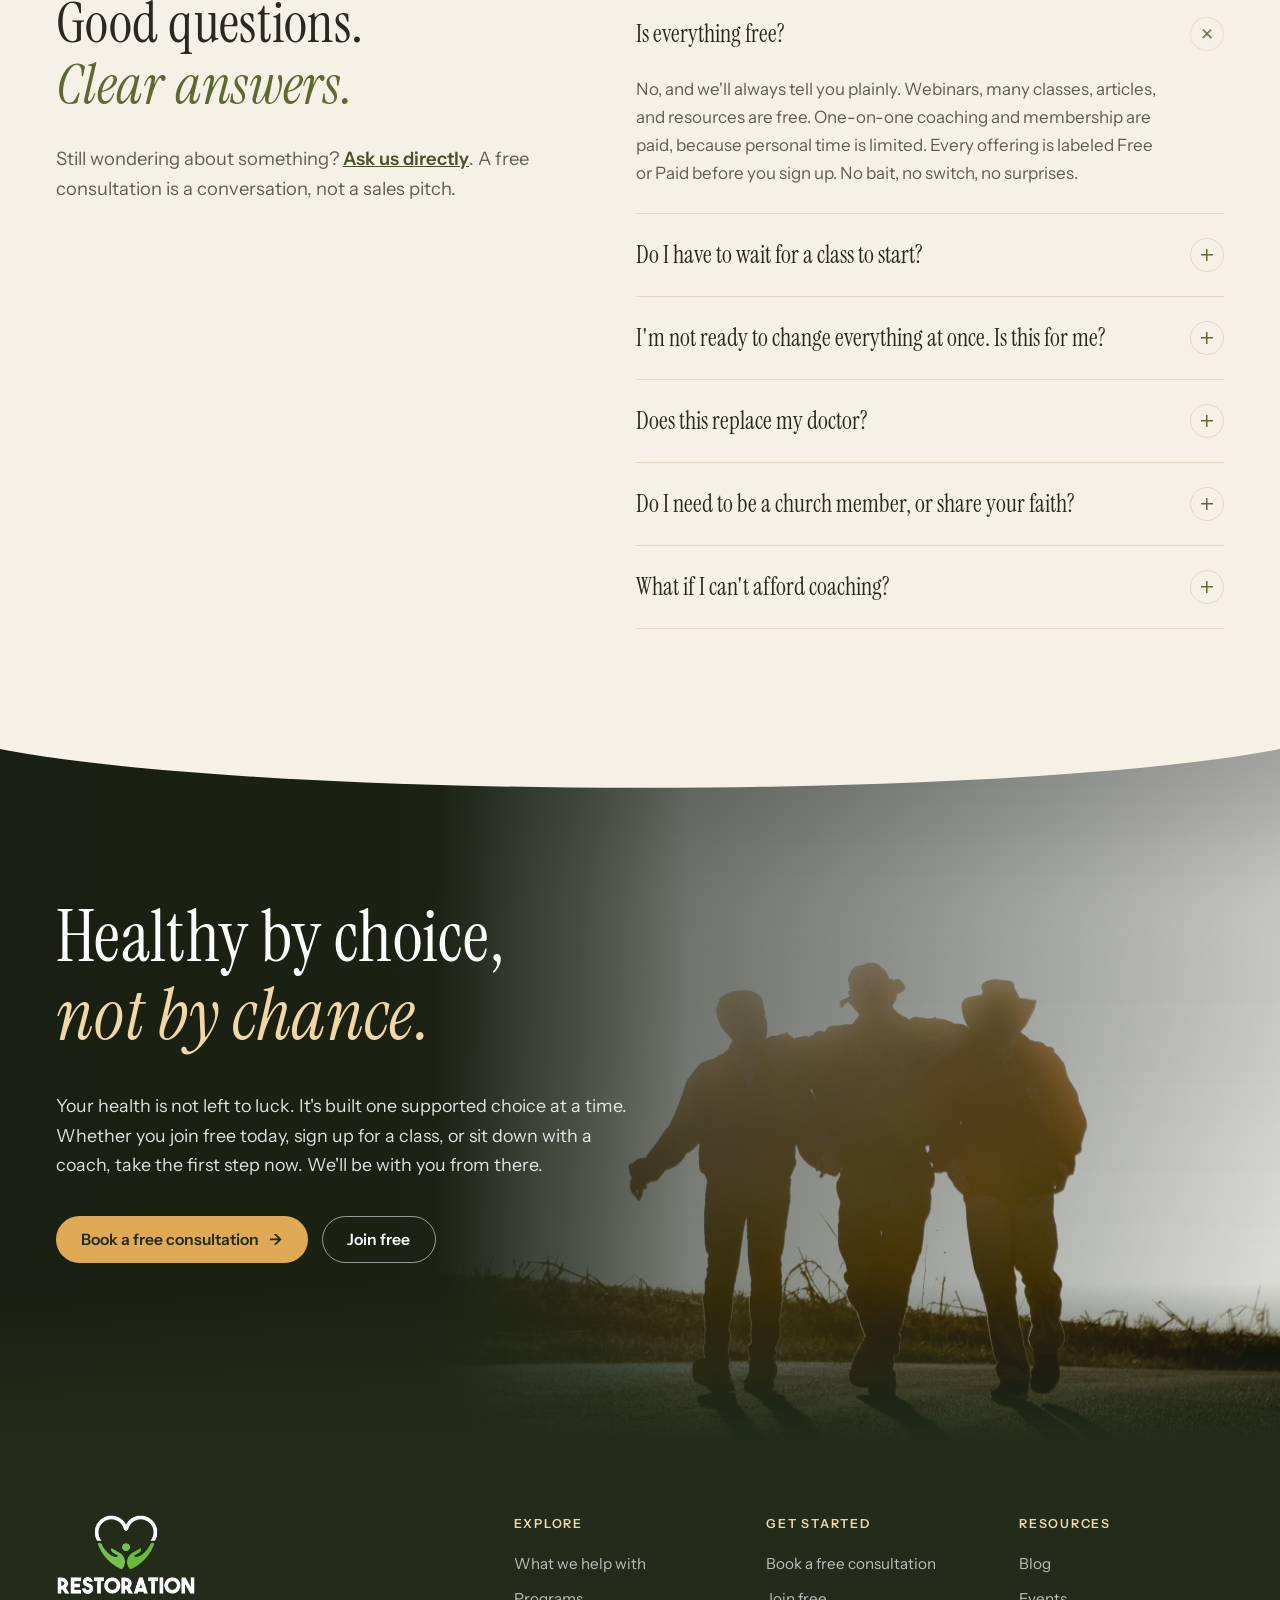
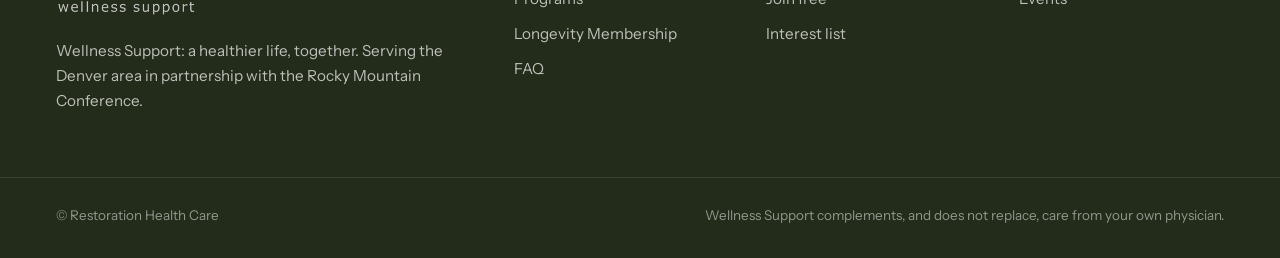
==== commit d283a3c0: "Replace last generated photos with real stock photos Membership: real Pexels nutrition-coach photo (" ====
--- a/index.html
+++ b/index.html
@@ -9,7 +9,7 @@
   <link rel="preconnect" href="https://fonts.googleapis.com">
   <link rel="preconnect" href="https://fonts.gstatic.com" crossorigin>
   <link rel="stylesheet" href="https://fonts.googleapis.com/css2?family=Instrument+Serif:ital@0;1&family=Instrument+Sans:wght@400;500;600&display=swap">
-  <link rel="stylesheet" href="styles.css?v=31">
+  <link rel="stylesheet" href="styles.css?v=33">
 </head>
 <body>
   <a class="skip" href="#main">Skip to content</a>
@@ -174,7 +174,7 @@
           <h2>Everything, together: <em>the Longevity Membership.</em></h2>
           <p>Membership brings the whole program together for people who want the full support system. Founding members are now enrolling in the Denver area, in partnership with the Rocky Mountain Conference.</p>
           <figure class="membership-photo">
-            <img src="assets/restoration-coaching-v2.jpg?v=2" alt="A health coach talking with two people around a table of fresh food" loading="lazy">
+            <img src="assets/membership-coaching.jpg?v=1" alt="A nutrition coach going over a healthy food plan with a client in a kitchen" loading="lazy">
           </figure>
           <a class="btn btn-olive" href="#next-step">Ask about membership <span aria-hidden="true">→</span></a>
         </div>
@@ -293,7 +293,7 @@
 
     <!-- Final CTA -->
     <section class="final curve-in" id="next-step" style="--curve-from: var(--cream)">
-      <img class="final-img" src="assets/restoration-closing-v2.jpg?v=2" alt="" loading="lazy">
+      <img class="final-img final-img-walk" src="assets/closing-walk.jpg?v=1" alt="" loading="lazy">
       <div class="final-shade"></div>
       <div class="wrap final-inner reveal">
         <h2>Healthy by choice, <em>not by chance.</em></h2>
--- a/styles.css
+++ b/styles.css
@@ -263,7 +263,7 @@
 .membership { display: grid; grid-template-columns: minmax(0, 5fr) minmax(0, 6fr); gap: clamp(40px, 7vw, 104px); align-items: start; }
 .membership-side p:not(.eyebrow) { color: var(--muted); }
 .membership-photo { margin: 32px 0 34px; }
-.membership-photo img { border-radius: var(--radius); aspect-ratio: 16 / 11; object-fit: cover; width: 100%; }
+.membership-photo img { border-radius: var(--radius); aspect-ratio: 16 / 11; object-fit: cover; object-position: 62% 45%; width: 100%; }
 .benefits { counter-reset: b; background: var(--paper); border-radius: calc(var(--radius) + 6px); padding: clamp(14px, 3vw, 28px) clamp(22px, 3.5vw, 44px); box-shadow: 0 30px 60px -40px rgba(35,44,26,.4); }
 .benefits li { counter-increment: b; position: relative; padding: 19px 0 19px 58px; border-bottom: 1px solid var(--line); color: var(--muted); line-height: 1.55; }
 .benefits li:last-child { border-bottom: 0; }
@@ -338,6 +338,11 @@
 /* Final */
 .final { position: relative; color: #fff; overflow: hidden; background: var(--forest); }
 .final-img { position: absolute; inset: 0; width: 100%; height: 100%; object-fit: cover; object-position: 70% 50%; }
+.final-img-walk {
+  left: 34%; width: 66%; object-position: 55% 55%;
+  -webkit-mask-image: linear-gradient(to right, transparent 0, rgba(0,0,0,.5) 12%, #000 30%);
+          mask-image: linear-gradient(to right, transparent 0, rgba(0,0,0,.5) 12%, #000 30%);
+}
 .final-shade { position: absolute; inset: 0; background:
   linear-gradient(0deg, var(--forest) 0, rgba(35,44,26,0) 22%),
   linear-gradient(90deg, rgba(24,30,17,.9) 0%, rgba(24,30,17,.65) 45%, rgba(24,30,17,.15) 100%); }
@@ -485,6 +490,7 @@
   .steps p { margin: 0; }
   .faq details p { padding-right: 0; }
   .final-shade { background: linear-gradient(0deg, rgba(24,30,17,.92) 10%, rgba(24,30,17,.6) 100%); }
+  .final-img-walk { left: 0; width: 100%; -webkit-mask-image: none; mask-image: none; object-position: 58% 50%; }
   .footer-inner { grid-template-columns: 1fr 1fr; gap: 32px; }
   .acronym { grid-template-columns: 1fr; }
   .acronym li, .acronym li + li { padding: 28px 0; border-left: 0; }
